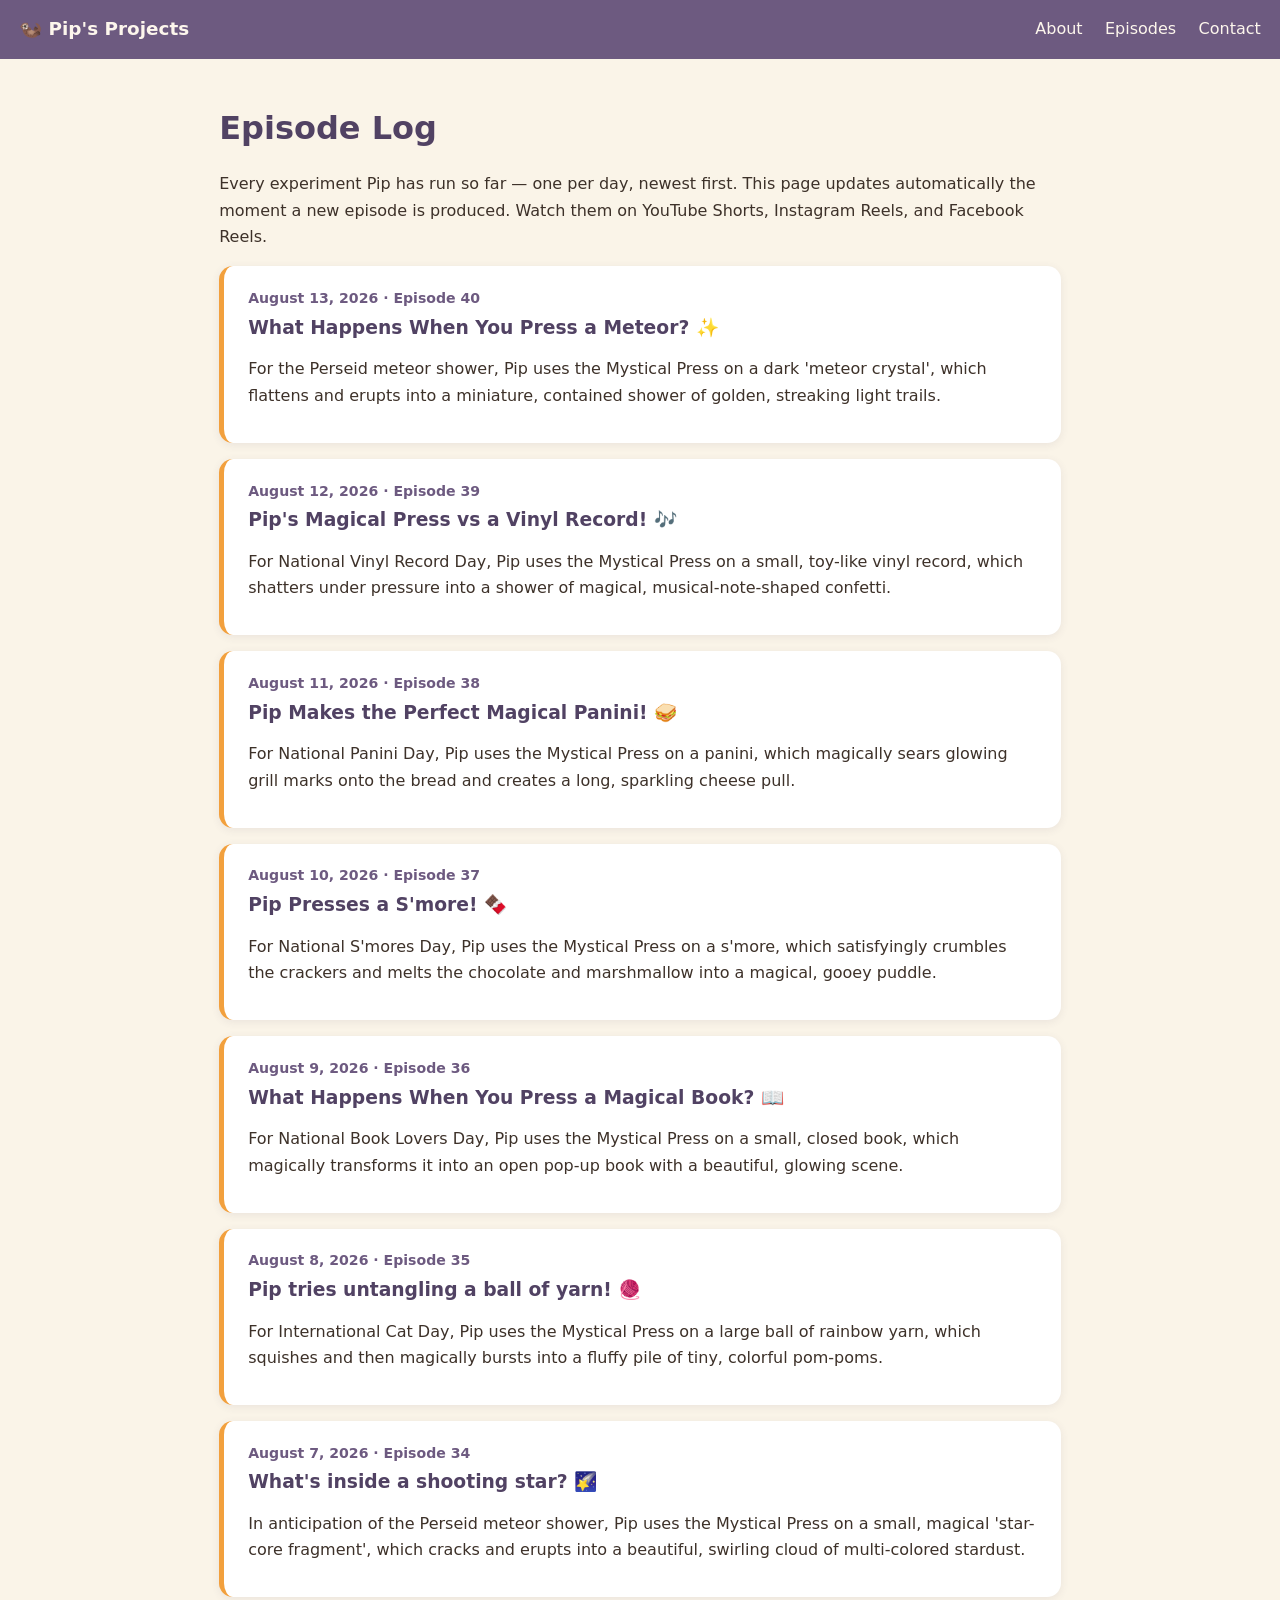
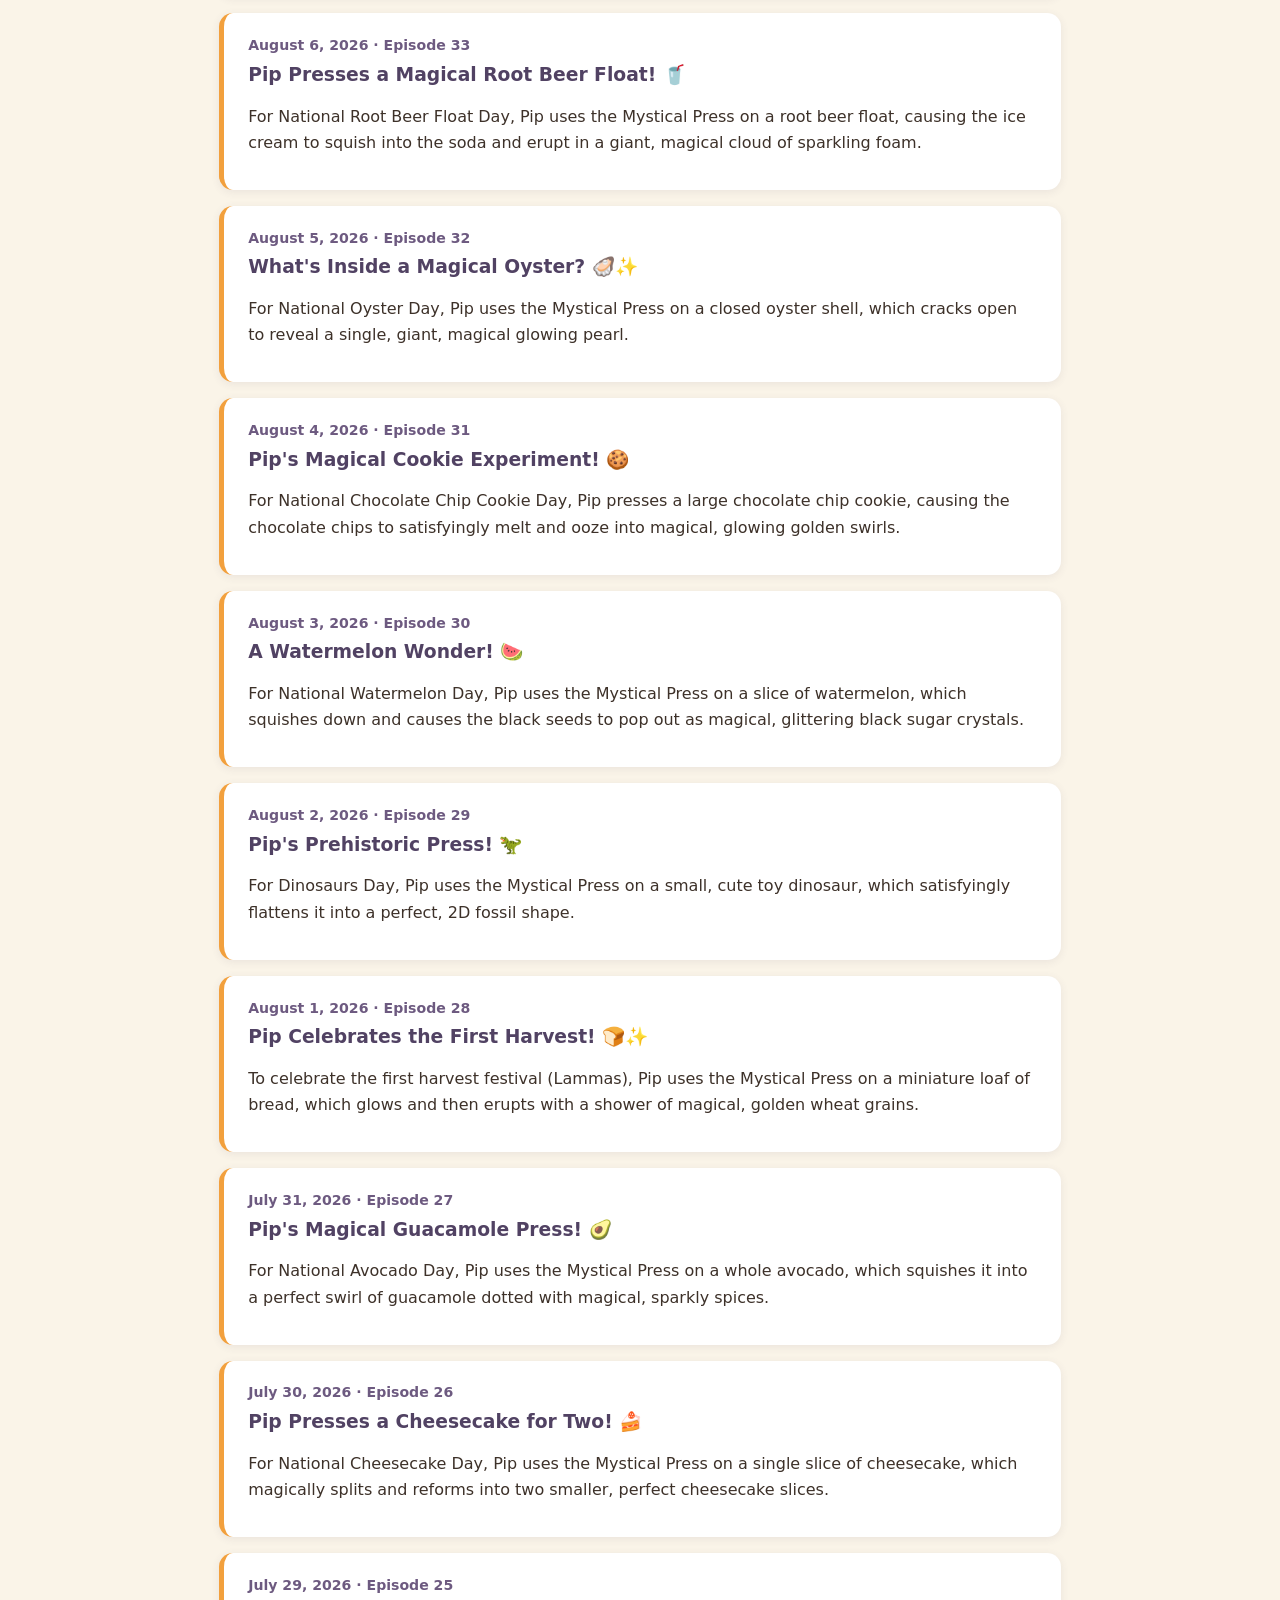
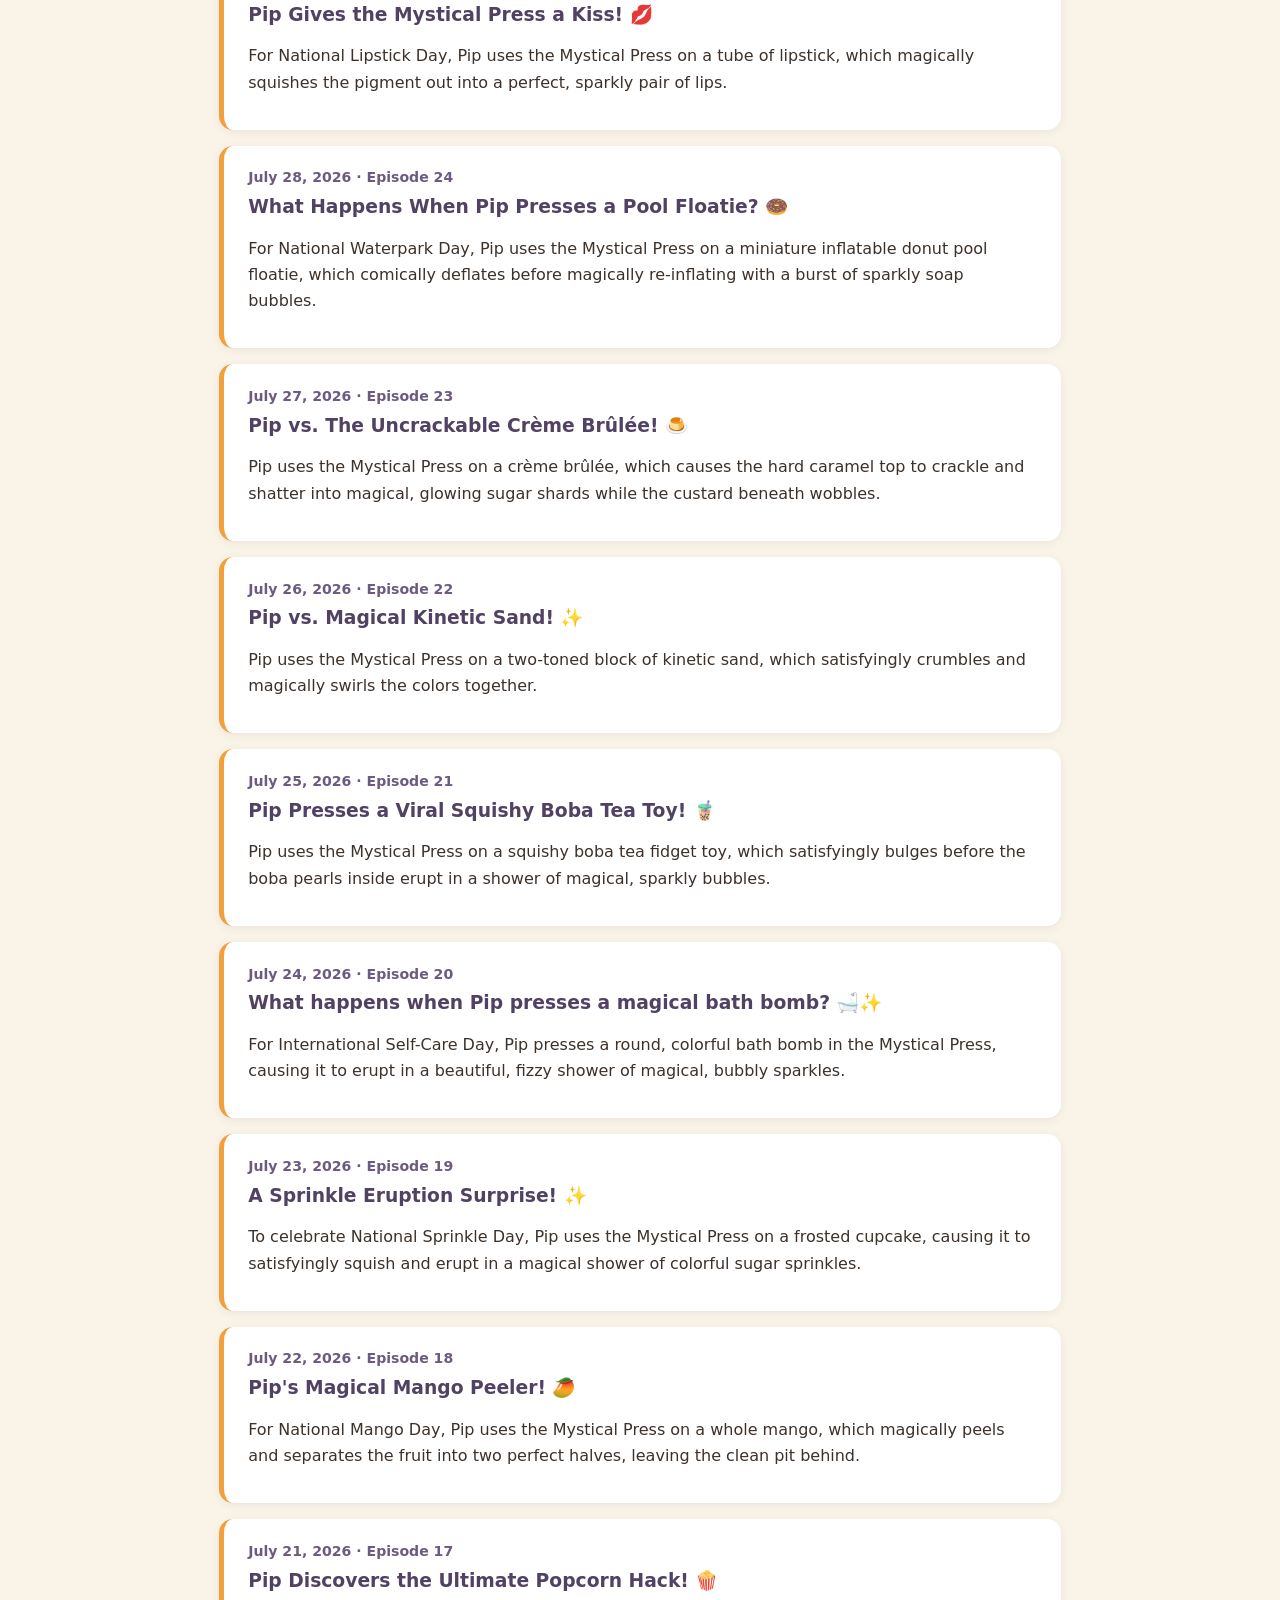
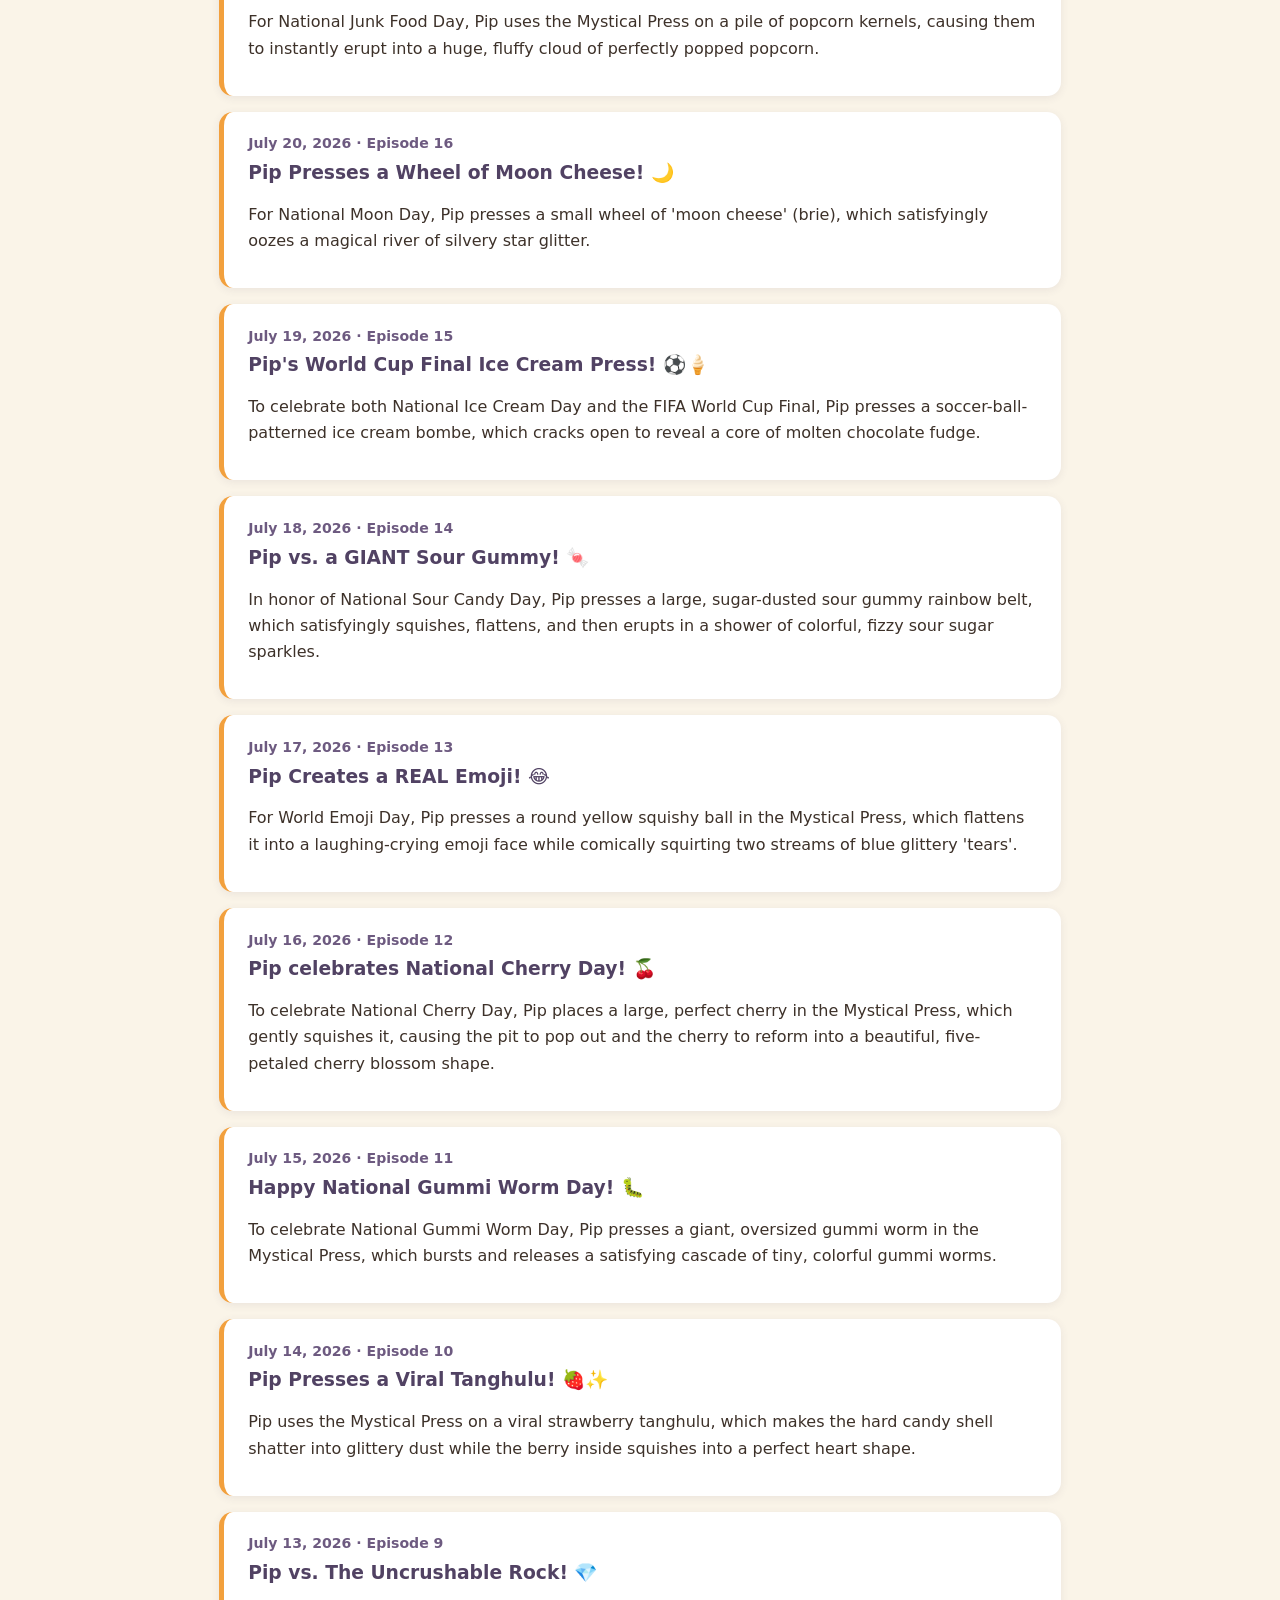
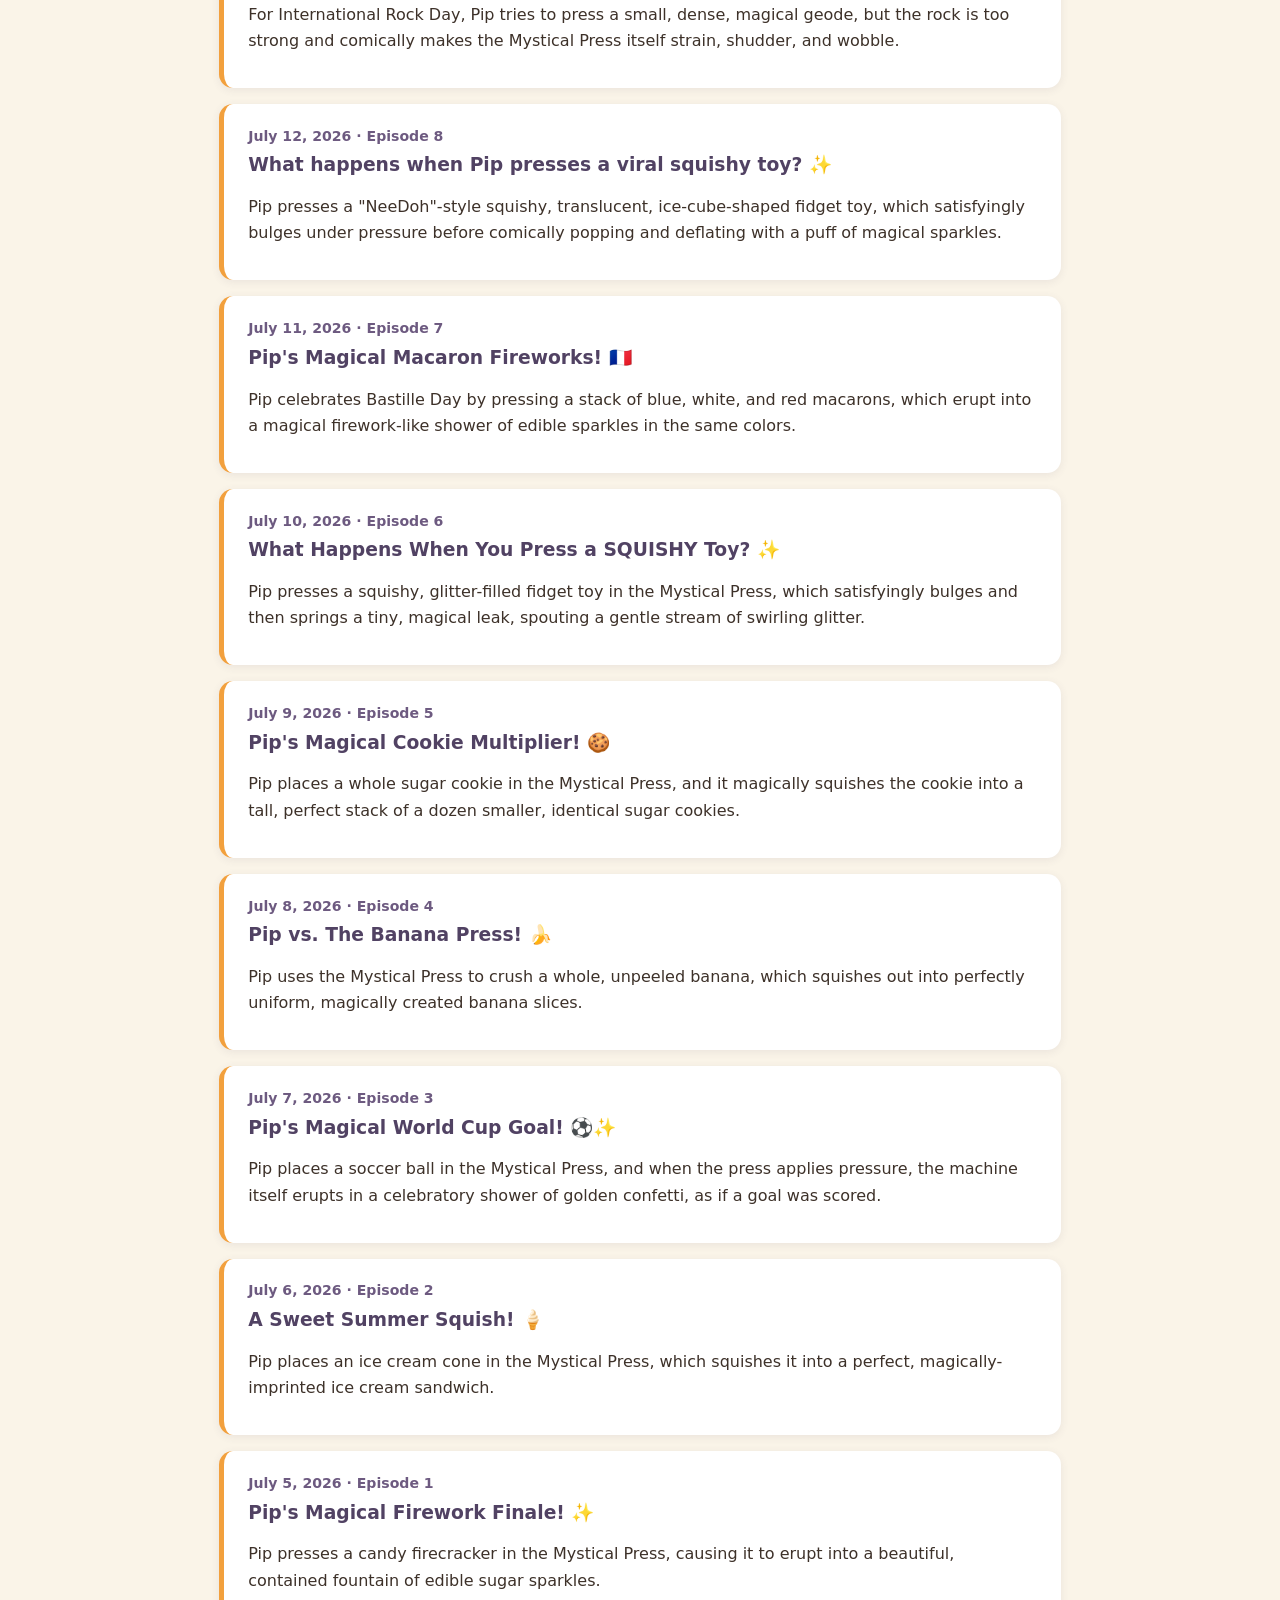
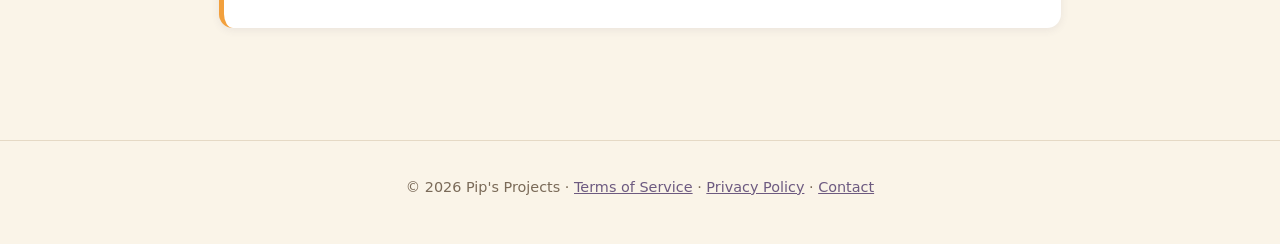
==== docs/episodes.html @ 06c20ed4 "Generate daily Pip video 2026-08-13 [automated]" ====
<!DOCTYPE html>
<html lang="en">
<head>
  <meta charset="utf-8">
  <title>Episodes — Pip's Projects</title>
  <meta name="viewport" content="width=device-width, initial-scale=1">
  <meta name="description" content="The complete episode log of Pip's Projects — every daily experiment Pip has run in his magical workshop.">
  <link rel="stylesheet" href="style.css">
</head>
<body>
  <nav>
    <a class="brand" href="index.html">🦦 Pip's Projects</a>
    <a href="about.html">About</a>
    <a href="episodes.html">Episodes</a>
    <a href="contact.html">Contact</a>
  </nav>
  <main>
    <h1>Episode Log</h1>
    <p>Every experiment Pip has run so far — one per day, newest first. This page updates automatically the moment a new episode is produced. Watch them on YouTube Shorts, Instagram Reels, and Facebook Reels.</p>
    <div class="card episode">
      <div class="date">August 13, 2026 · Episode 40</div>
      <h3>What Happens When You Press a Meteor? ✨</h3>
      <p>For the Perseid meteor shower, Pip uses the Mystical Press on a dark &#x27;meteor crystal&#x27;, which flattens and erupts into a miniature, contained shower of golden, streaking light trails.</p>
    </div>
    <div class="card episode">
      <div class="date">August 12, 2026 · Episode 39</div>
      <h3>Pip&#x27;s Magical Press vs a Vinyl Record! 🎶</h3>
      <p>For National Vinyl Record Day, Pip uses the Mystical Press on a small, toy-like vinyl record, which shatters under pressure into a shower of magical, musical-note-shaped confetti.</p>
    </div>
    <div class="card episode">
      <div class="date">August 11, 2026 · Episode 38</div>
      <h3>Pip Makes the Perfect Magical Panini! 🥪</h3>
      <p>For National Panini Day, Pip uses the Mystical Press on a panini, which magically sears glowing grill marks onto the bread and creates a long, sparkling cheese pull.</p>
    </div>
    <div class="card episode">
      <div class="date">August 10, 2026 · Episode 37</div>
      <h3>Pip Presses a S&#x27;more! 🍫</h3>
      <p>For National S&#x27;mores Day, Pip uses the Mystical Press on a s&#x27;more, which satisfyingly crumbles the crackers and melts the chocolate and marshmallow into a magical, gooey puddle.</p>
    </div>
    <div class="card episode">
      <div class="date">August 9, 2026 · Episode 36</div>
      <h3>What Happens When You Press a Magical Book? 📖</h3>
      <p>For National Book Lovers Day, Pip uses the Mystical Press on a small, closed book, which magically transforms it into an open pop-up book with a beautiful, glowing scene.</p>
    </div>
    <div class="card episode">
      <div class="date">August 8, 2026 · Episode 35</div>
      <h3>Pip tries untangling a ball of yarn! 🧶</h3>
      <p>For International Cat Day, Pip uses the Mystical Press on a large ball of rainbow yarn, which squishes and then magically bursts into a fluffy pile of tiny, colorful pom-poms.</p>
    </div>
    <div class="card episode">
      <div class="date">August 7, 2026 · Episode 34</div>
      <h3>What&#x27;s inside a shooting star? 🌠</h3>
      <p>In anticipation of the Perseid meteor shower, Pip uses the Mystical Press on a small, magical &#x27;star-core fragment&#x27;, which cracks and erupts into a beautiful, swirling cloud of multi-colored stardust.</p>
    </div>
    <div class="card episode">
      <div class="date">August 6, 2026 · Episode 33</div>
      <h3>Pip Presses a Magical Root Beer Float! 🥤</h3>
      <p>For National Root Beer Float Day, Pip uses the Mystical Press on a root beer float, causing the ice cream to squish into the soda and erupt in a giant, magical cloud of sparkling foam.</p>
    </div>
    <div class="card episode">
      <div class="date">August 5, 2026 · Episode 32</div>
      <h3>What&#x27;s Inside a Magical Oyster? 🦪✨</h3>
      <p>For National Oyster Day, Pip uses the Mystical Press on a closed oyster shell, which cracks open to reveal a single, giant, magical glowing pearl.</p>
    </div>
    <div class="card episode">
      <div class="date">August 4, 2026 · Episode 31</div>
      <h3>Pip&#x27;s Magical Cookie Experiment! 🍪</h3>
      <p>For National Chocolate Chip Cookie Day, Pip presses a large chocolate chip cookie, causing the chocolate chips to satisfyingly melt and ooze into magical, glowing golden swirls.</p>
    </div>
    <div class="card episode">
      <div class="date">August 3, 2026 · Episode 30</div>
      <h3>A Watermelon Wonder! 🍉</h3>
      <p>For National Watermelon Day, Pip uses the Mystical Press on a slice of watermelon, which squishes down and causes the black seeds to pop out as magical, glittering black sugar crystals.</p>
    </div>
    <div class="card episode">
      <div class="date">August 2, 2026 · Episode 29</div>
      <h3>Pip&#x27;s Prehistoric Press! 🦖</h3>
      <p>For Dinosaurs Day, Pip uses the Mystical Press on a small, cute toy dinosaur, which satisfyingly flattens it into a perfect, 2D fossil shape.</p>
    </div>
    <div class="card episode">
      <div class="date">August 1, 2026 · Episode 28</div>
      <h3>Pip Celebrates the First Harvest! 🍞✨</h3>
      <p>To celebrate the first harvest festival (Lammas), Pip uses the Mystical Press on a miniature loaf of bread, which glows and then erupts with a shower of magical, golden wheat grains.</p>
    </div>
    <div class="card episode">
      <div class="date">July 31, 2026 · Episode 27</div>
      <h3>Pip&#x27;s Magical Guacamole Press! 🥑</h3>
      <p>For National Avocado Day, Pip uses the Mystical Press on a whole avocado, which squishes it into a perfect swirl of guacamole dotted with magical, sparkly spices.</p>
    </div>
    <div class="card episode">
      <div class="date">July 30, 2026 · Episode 26</div>
      <h3>Pip Presses a Cheesecake for Two! 🍰</h3>
      <p>For National Cheesecake Day, Pip uses the Mystical Press on a single slice of cheesecake, which magically splits and reforms into two smaller, perfect cheesecake slices.</p>
    </div>
    <div class="card episode">
      <div class="date">July 29, 2026 · Episode 25</div>
      <h3>Pip Gives the Mystical Press a Kiss! 💋</h3>
      <p>For National Lipstick Day, Pip uses the Mystical Press on a tube of lipstick, which magically squishes the pigment out into a perfect, sparkly pair of lips.</p>
    </div>
    <div class="card episode">
      <div class="date">July 28, 2026 · Episode 24</div>
      <h3>What Happens When Pip Presses a Pool Floatie? 🍩</h3>
      <p>For National Waterpark Day, Pip uses the Mystical Press on a miniature inflatable donut pool floatie, which comically deflates before magically re-inflating with a burst of sparkly soap bubbles.</p>
    </div>
    <div class="card episode">
      <div class="date">July 27, 2026 · Episode 23</div>
      <h3>Pip vs. The Uncrackable Crème Brûlée! 🍮</h3>
      <p>Pip uses the Mystical Press on a crème brûlée, which causes the hard caramel top to crackle and shatter into magical, glowing sugar shards while the custard beneath wobbles.</p>
    </div>
    <div class="card episode">
      <div class="date">July 26, 2026 · Episode 22</div>
      <h3>Pip vs. Magical Kinetic Sand! ✨</h3>
      <p>Pip uses the Mystical Press on a two-toned block of kinetic sand, which satisfyingly crumbles and magically swirls the colors together.</p>
    </div>
    <div class="card episode">
      <div class="date">July 25, 2026 · Episode 21</div>
      <h3>Pip Presses a Viral Squishy Boba Tea Toy! 🧋</h3>
      <p>Pip uses the Mystical Press on a squishy boba tea fidget toy, which satisfyingly bulges before the boba pearls inside erupt in a shower of magical, sparkly bubbles.</p>
    </div>
    <div class="card episode">
      <div class="date">July 24, 2026 · Episode 20</div>
      <h3>What happens when Pip presses a magical bath bomb? 🛁✨</h3>
      <p>For International Self-Care Day, Pip presses a round, colorful bath bomb in the Mystical Press, causing it to erupt in a beautiful, fizzy shower of magical, bubbly sparkles.</p>
    </div>
    <div class="card episode">
      <div class="date">July 23, 2026 · Episode 19</div>
      <h3>A Sprinkle Eruption Surprise! ✨</h3>
      <p>To celebrate National Sprinkle Day, Pip uses the Mystical Press on a frosted cupcake, causing it to satisfyingly squish and erupt in a magical shower of colorful sugar sprinkles.</p>
    </div>
    <div class="card episode">
      <div class="date">July 22, 2026 · Episode 18</div>
      <h3>Pip&#x27;s Magical Mango Peeler! 🥭</h3>
      <p>For National Mango Day, Pip uses the Mystical Press on a whole mango, which magically peels and separates the fruit into two perfect halves, leaving the clean pit behind.</p>
    </div>
    <div class="card episode">
      <div class="date">July 21, 2026 · Episode 17</div>
      <h3>Pip Discovers the Ultimate Popcorn Hack! 🍿</h3>
      <p>For National Junk Food Day, Pip uses the Mystical Press on a pile of popcorn kernels, causing them to instantly erupt into a huge, fluffy cloud of perfectly popped popcorn.</p>
    </div>
    <div class="card episode">
      <div class="date">July 20, 2026 · Episode 16</div>
      <h3>Pip Presses a Wheel of Moon Cheese! 🌙</h3>
      <p>For National Moon Day, Pip presses a small wheel of &#x27;moon cheese&#x27; (brie), which satisfyingly oozes a magical river of silvery star glitter.</p>
    </div>
    <div class="card episode">
      <div class="date">July 19, 2026 · Episode 15</div>
      <h3>Pip&#x27;s World Cup Final Ice Cream Press! ⚽🍦</h3>
      <p>To celebrate both National Ice Cream Day and the FIFA World Cup Final, Pip presses a soccer-ball-patterned ice cream bombe, which cracks open to reveal a core of molten chocolate fudge.</p>
    </div>
    <div class="card episode">
      <div class="date">July 18, 2026 · Episode 14</div>
      <h3>Pip vs. a GIANT Sour Gummy! 🍬</h3>
      <p>In honor of National Sour Candy Day, Pip presses a large, sugar-dusted sour gummy rainbow belt, which satisfyingly squishes, flattens, and then erupts in a shower of colorful, fizzy sour sugar sparkles.</p>
    </div>
    <div class="card episode">
      <div class="date">July 17, 2026 · Episode 13</div>
      <h3>Pip Creates a REAL Emoji! 😂</h3>
      <p>For World Emoji Day, Pip presses a round yellow squishy ball in the Mystical Press, which flattens it into a laughing-crying emoji face while comically squirting two streams of blue glittery &#x27;tears&#x27;.</p>
    </div>
    <div class="card episode">
      <div class="date">July 16, 2026 · Episode 12</div>
      <h3>Pip celebrates National Cherry Day! 🍒</h3>
      <p>To celebrate National Cherry Day, Pip places a large, perfect cherry in the Mystical Press, which gently squishes it, causing the pit to pop out and the cherry to reform into a beautiful, five-petaled cherry blossom shape.</p>
    </div>
    <div class="card episode">
      <div class="date">July 15, 2026 · Episode 11</div>
      <h3>Happy National Gummi Worm Day! 🐛</h3>
      <p>To celebrate National Gummi Worm Day, Pip presses a giant, oversized gummi worm in the Mystical Press, which bursts and releases a satisfying cascade of tiny, colorful gummi worms.</p>
    </div>
    <div class="card episode">
      <div class="date">July 14, 2026 · Episode 10</div>
      <h3>Pip Presses a Viral Tanghulu! 🍓✨</h3>
      <p>Pip uses the Mystical Press on a viral strawberry tanghulu, which makes the hard candy shell shatter into glittery dust while the berry inside squishes into a perfect heart shape.</p>
    </div>
    <div class="card episode">
      <div class="date">July 13, 2026 · Episode 9</div>
      <h3>Pip vs. The Uncrushable Rock! 💎</h3>
      <p>For International Rock Day, Pip tries to press a small, dense, magical geode, but the rock is too strong and comically makes the Mystical Press itself strain, shudder, and wobble.</p>
    </div>
    <div class="card episode">
      <div class="date">July 12, 2026 · Episode 8</div>
      <h3>What happens when Pip presses a viral squishy toy? ✨</h3>
      <p>Pip presses a &quot;NeeDoh&quot;-style squishy, translucent, ice-cube-shaped fidget toy, which satisfyingly bulges under pressure before comically popping and deflating with a puff of magical sparkles.</p>
    </div>
    <div class="card episode">
      <div class="date">July 11, 2026 · Episode 7</div>
      <h3>Pip&#x27;s Magical Macaron Fireworks! 🇫🇷</h3>
      <p>Pip celebrates Bastille Day by pressing a stack of blue, white, and red macarons, which erupt into a magical firework-like shower of edible sparkles in the same colors.</p>
    </div>
    <div class="card episode">
      <div class="date">July 10, 2026 · Episode 6</div>
      <h3>What Happens When You Press a SQUISHY Toy? ✨</h3>
      <p>Pip presses a squishy, glitter-filled fidget toy in the Mystical Press, which satisfyingly bulges and then springs a tiny, magical leak, spouting a gentle stream of swirling glitter.</p>
    </div>
    <div class="card episode">
      <div class="date">July 9, 2026 · Episode 5</div>
      <h3>Pip&#x27;s Magical Cookie Multiplier! 🍪</h3>
      <p>Pip places a whole sugar cookie in the Mystical Press, and it magically squishes the cookie into a tall, perfect stack of a dozen smaller, identical sugar cookies.</p>
    </div>
    <div class="card episode">
      <div class="date">July 8, 2026 · Episode 4</div>
      <h3>Pip vs. The Banana Press! 🍌</h3>
      <p>Pip uses the Mystical Press to crush a whole, unpeeled banana, which squishes out into perfectly uniform, magically created banana slices.</p>
    </div>
    <div class="card episode">
      <div class="date">July 7, 2026 · Episode 3</div>
      <h3>Pip&#x27;s Magical World Cup Goal! ⚽️✨</h3>
      <p>Pip places a soccer ball in the Mystical Press, and when the press applies pressure, the machine itself erupts in a celebratory shower of golden confetti, as if a goal was scored.</p>
    </div>
    <div class="card episode">
      <div class="date">July 6, 2026 · Episode 2</div>
      <h3>A Sweet Summer Squish! 🍦</h3>
      <p>Pip places an ice cream cone in the Mystical Press, which squishes it into a perfect, magically-imprinted ice cream sandwich.</p>
    </div>
    <div class="card episode">
      <div class="date">July 5, 2026 · Episode 1</div>
      <h3>Pip&#x27;s Magical Firework Finale! ✨</h3>
      <p>Pip presses a candy firecracker in the Mystical Press, causing it to erupt into a beautiful, contained fountain of edible sugar sparkles.</p>
    </div>
  </main>
  <footer>
    <p>© 2026 Pip's Projects · <a href="terms.html">Terms of Service</a> · <a href="privacy.html">Privacy Policy</a> · <a href="contact.html">Contact</a></p>
  </footer>
</body>
</html>
---- docs/style.css ----
:root {
  --cream: #faf4e8;
  --plum: #6d5a80;
  --plum-dark: #514263;
  --amber: #f2a03d;
  --ink: #3d3129;
  --card: #ffffff;
}
* { margin: 0; padding: 0; box-sizing: border-box; }
body {
  font-family: -apple-system, "Segoe UI", system-ui, sans-serif;
  background: var(--cream);
  color: var(--ink);
  line-height: 1.65;
}
nav {
  background: var(--plum);
  padding: 0.9rem 1.2rem;
  display: flex;
  align-items: center;
  gap: 1.4rem;
  flex-wrap: wrap;
}
nav a { color: #fdf6ec; text-decoration: none; font-weight: 500; }
nav a:hover { color: var(--amber); }
nav .brand { font-weight: 700; font-size: 1.15rem; margin-right: auto; }
main { max-width: 880px; margin: 0 auto; padding: 2.2rem 1.2rem 3rem; }
h1 { font-size: 2rem; margin: 0.5rem 0 1rem; color: var(--plum-dark); }
h2 { font-size: 1.35rem; margin: 2rem 0 0.7rem; color: var(--plum-dark); }
p { margin: 0.8rem 0; }
.hero {
  display: flex; gap: 2rem; align-items: center; flex-wrap: wrap;
  background: var(--card); border-radius: 18px; padding: 2rem;
  box-shadow: 0 3px 14px rgba(81, 66, 99, 0.12); margin-bottom: 2rem;
}
.hero img { width: 300px; max-width: 100%; border-radius: 14px; }
.hero div { flex: 1; min-width: 240px; }
.tagline { font-size: 1.2rem; color: var(--plum); font-weight: 600; }
.card {
  background: var(--card); border-radius: 14px; padding: 1.3rem 1.5rem;
  box-shadow: 0 2px 8px rgba(81, 66, 99, 0.09); margin: 1rem 0;
}
.episode { border-left: 5px solid var(--amber); }
.episode .date { color: var(--plum); font-size: 0.88rem; font-weight: 600; }
.episode h3 { margin: 0.15rem 0 0.3rem; color: var(--plum-dark); }
.platforms { display: flex; gap: 0.8rem; flex-wrap: wrap; margin: 1rem 0; }
.platforms span {
  background: var(--plum); color: #fdf6ec; padding: 0.45rem 1rem;
  border-radius: 999px; font-size: 0.92rem; font-weight: 600;
}
img.inline { width: 260px; max-width: 100%; border-radius: 14px; float: right; margin: 0 0 1rem 1.5rem; }
footer {
  border-top: 1px solid #e5d9c5; margin-top: 3rem; padding: 1.4rem 1.2rem 2rem;
  text-align: center; font-size: 0.9rem; color: #7a6a58;
}
footer a { color: var(--plum); }
@media (max-width: 620px) { img.inline { float: none; margin: 1rem 0; } }
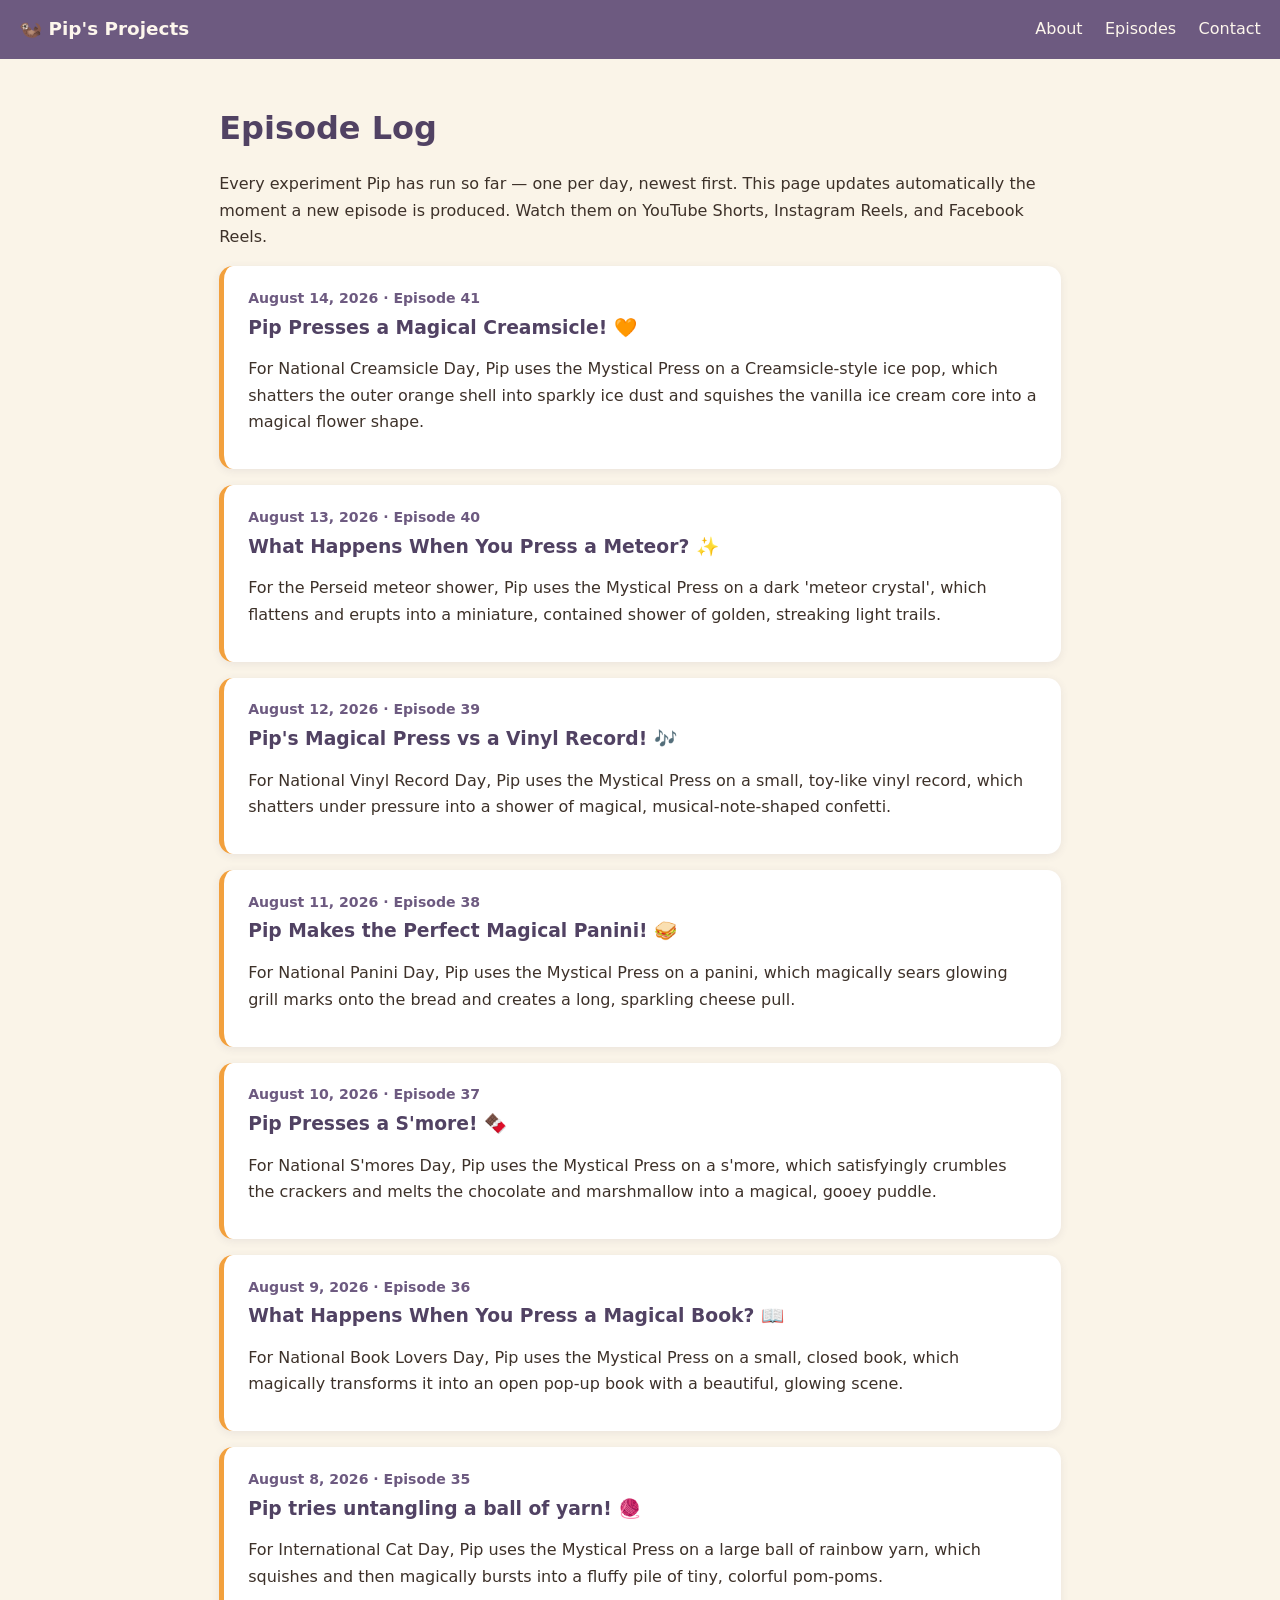
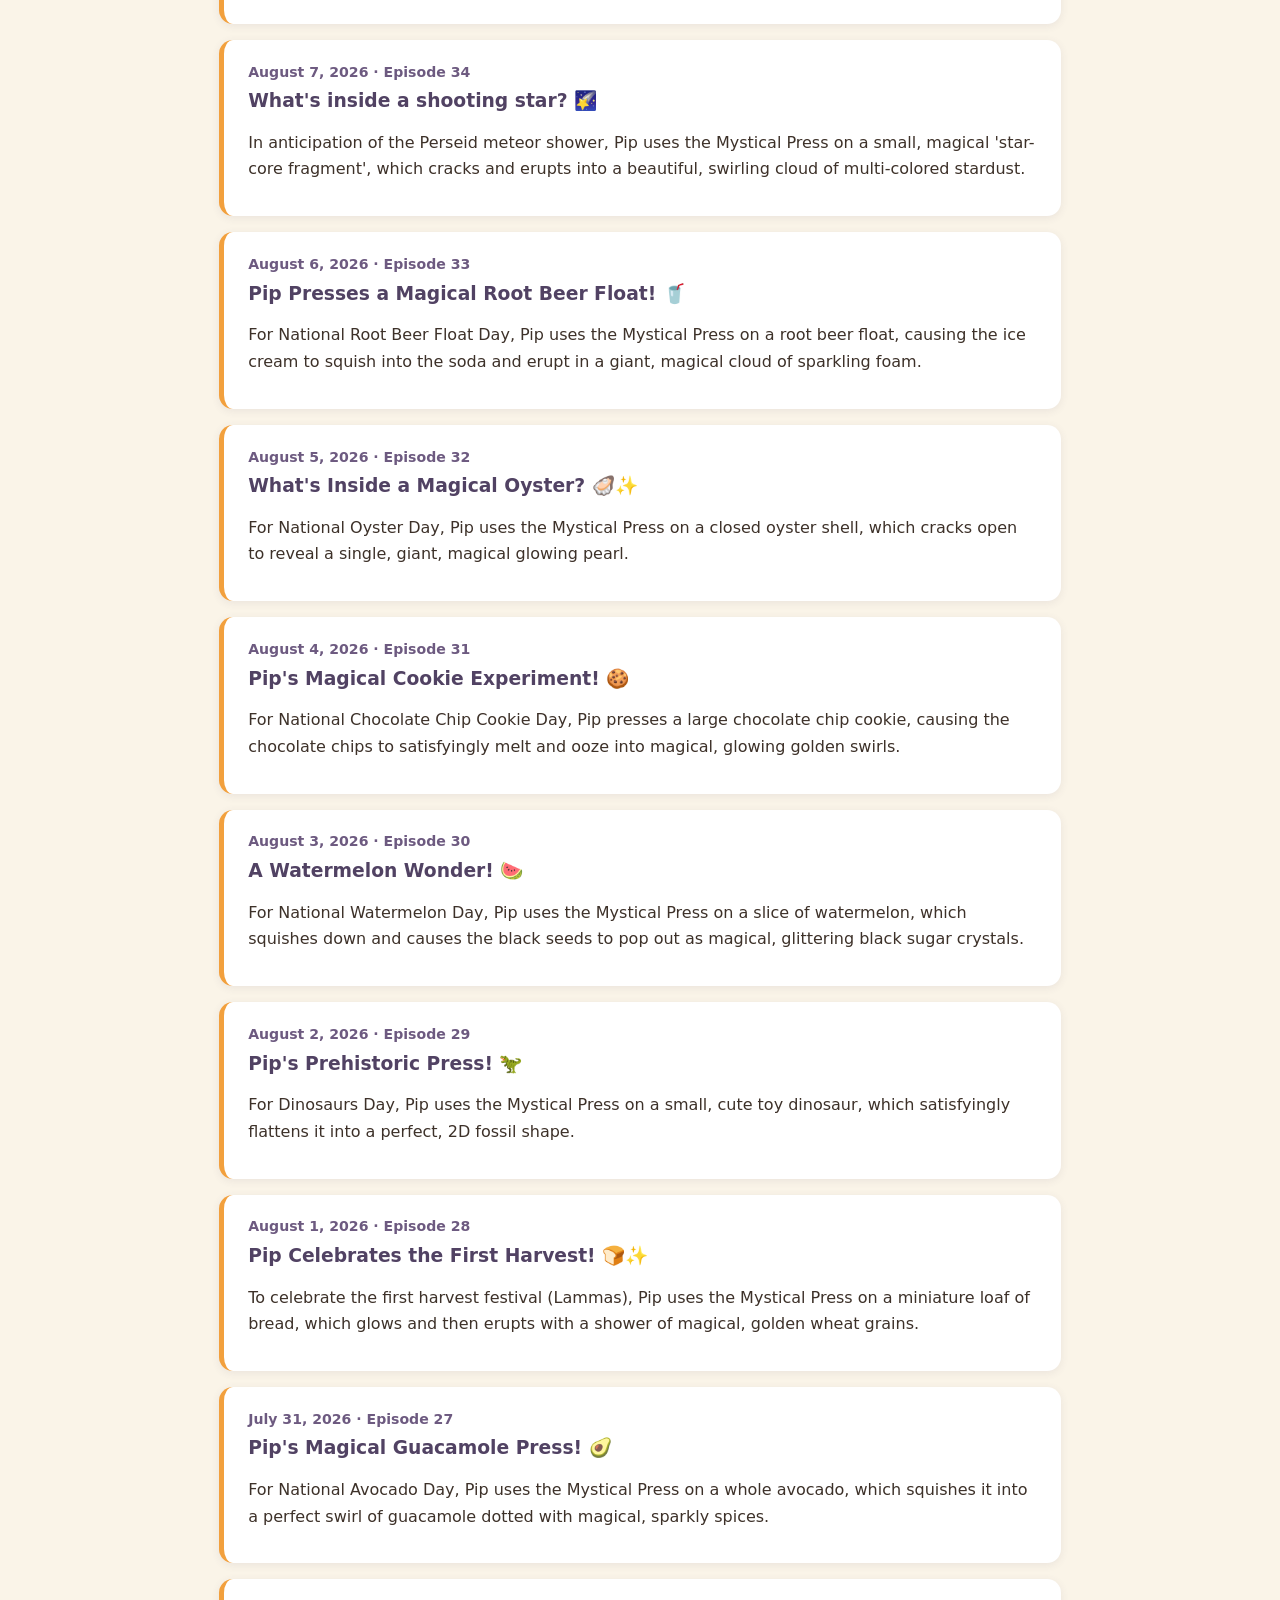
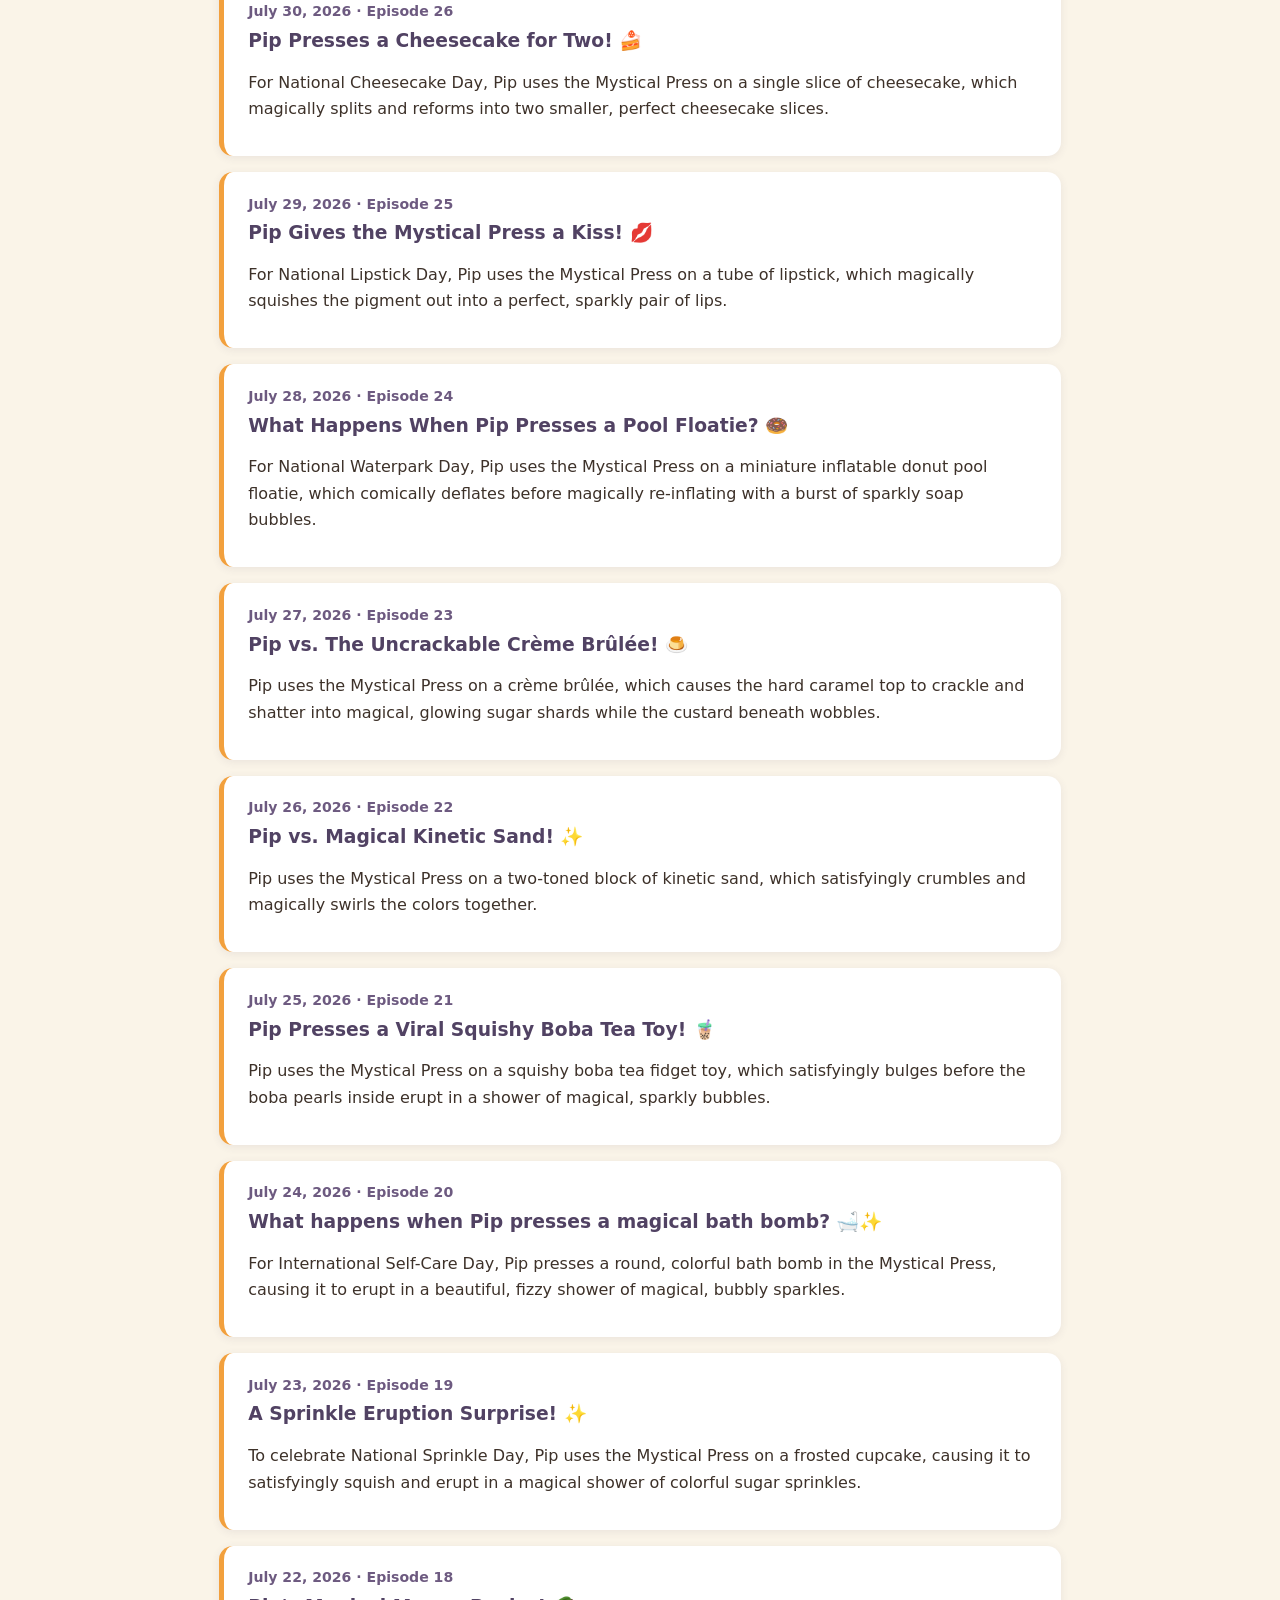
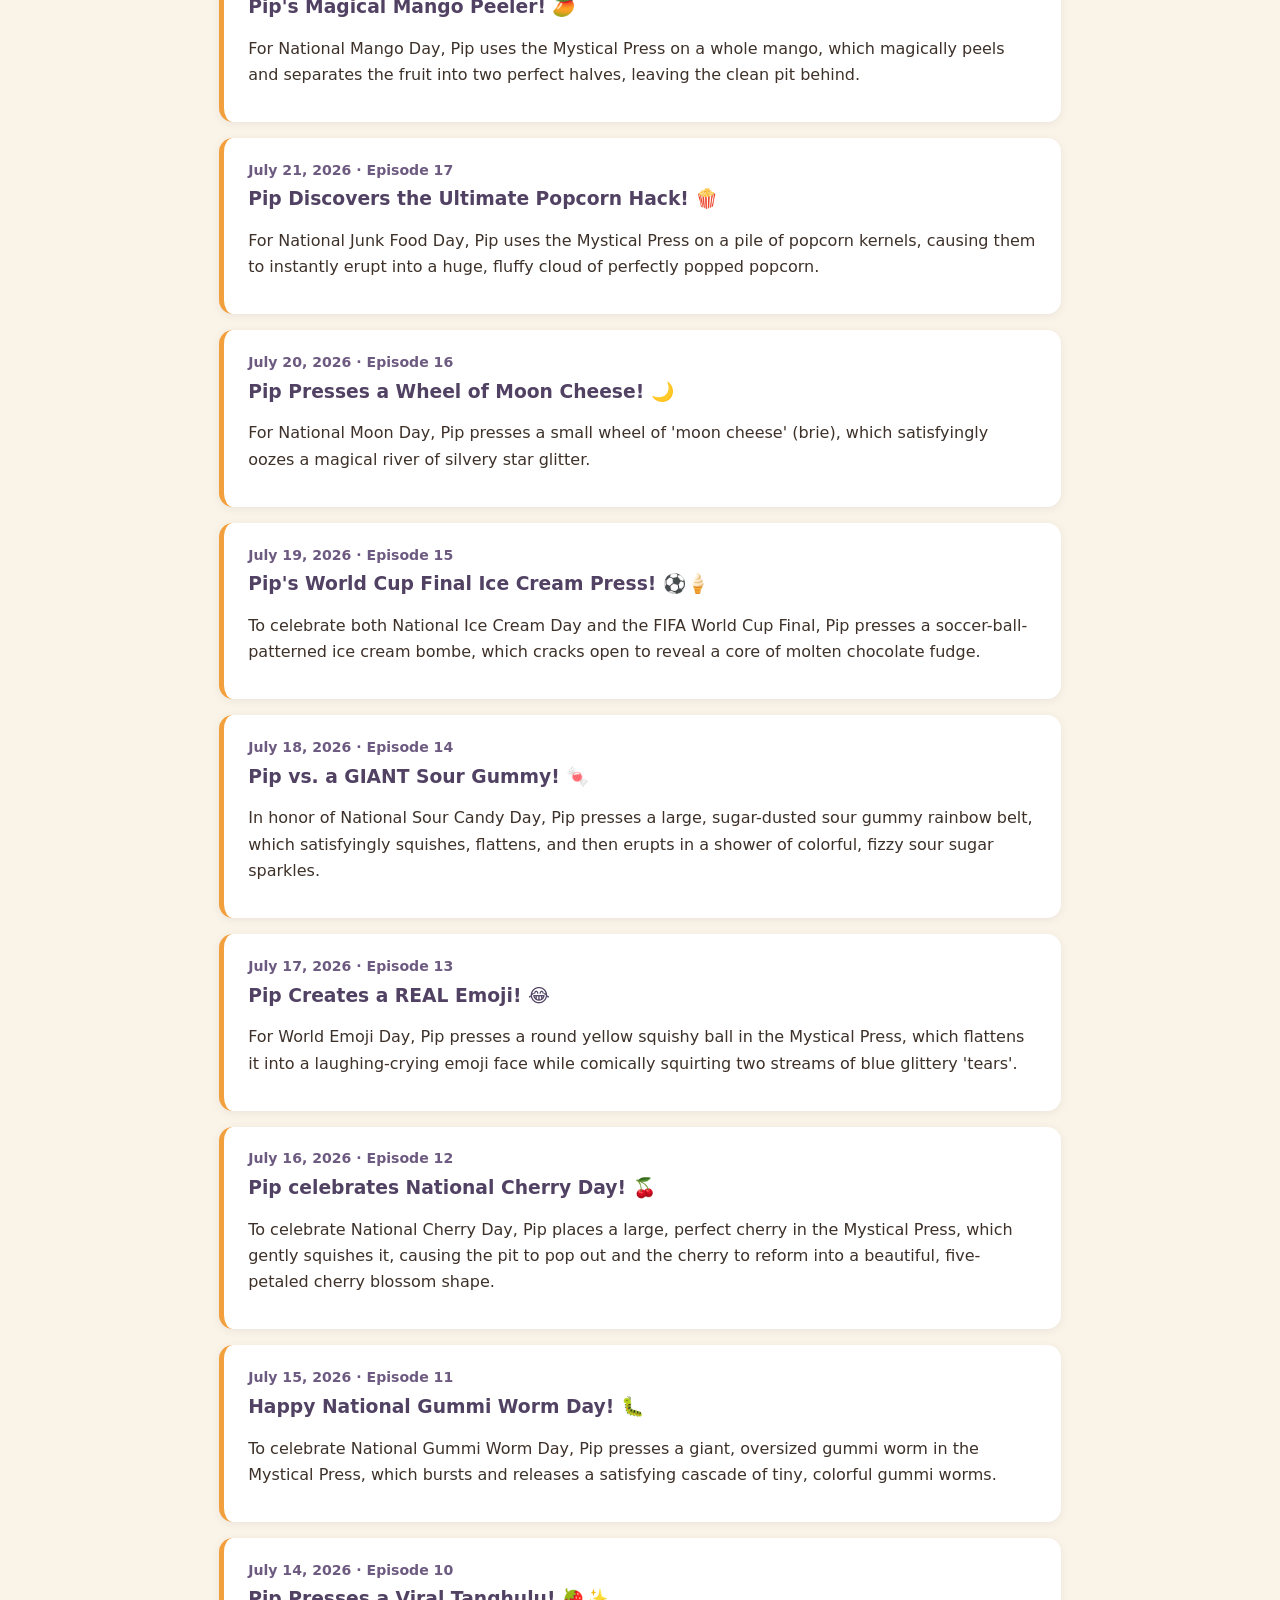
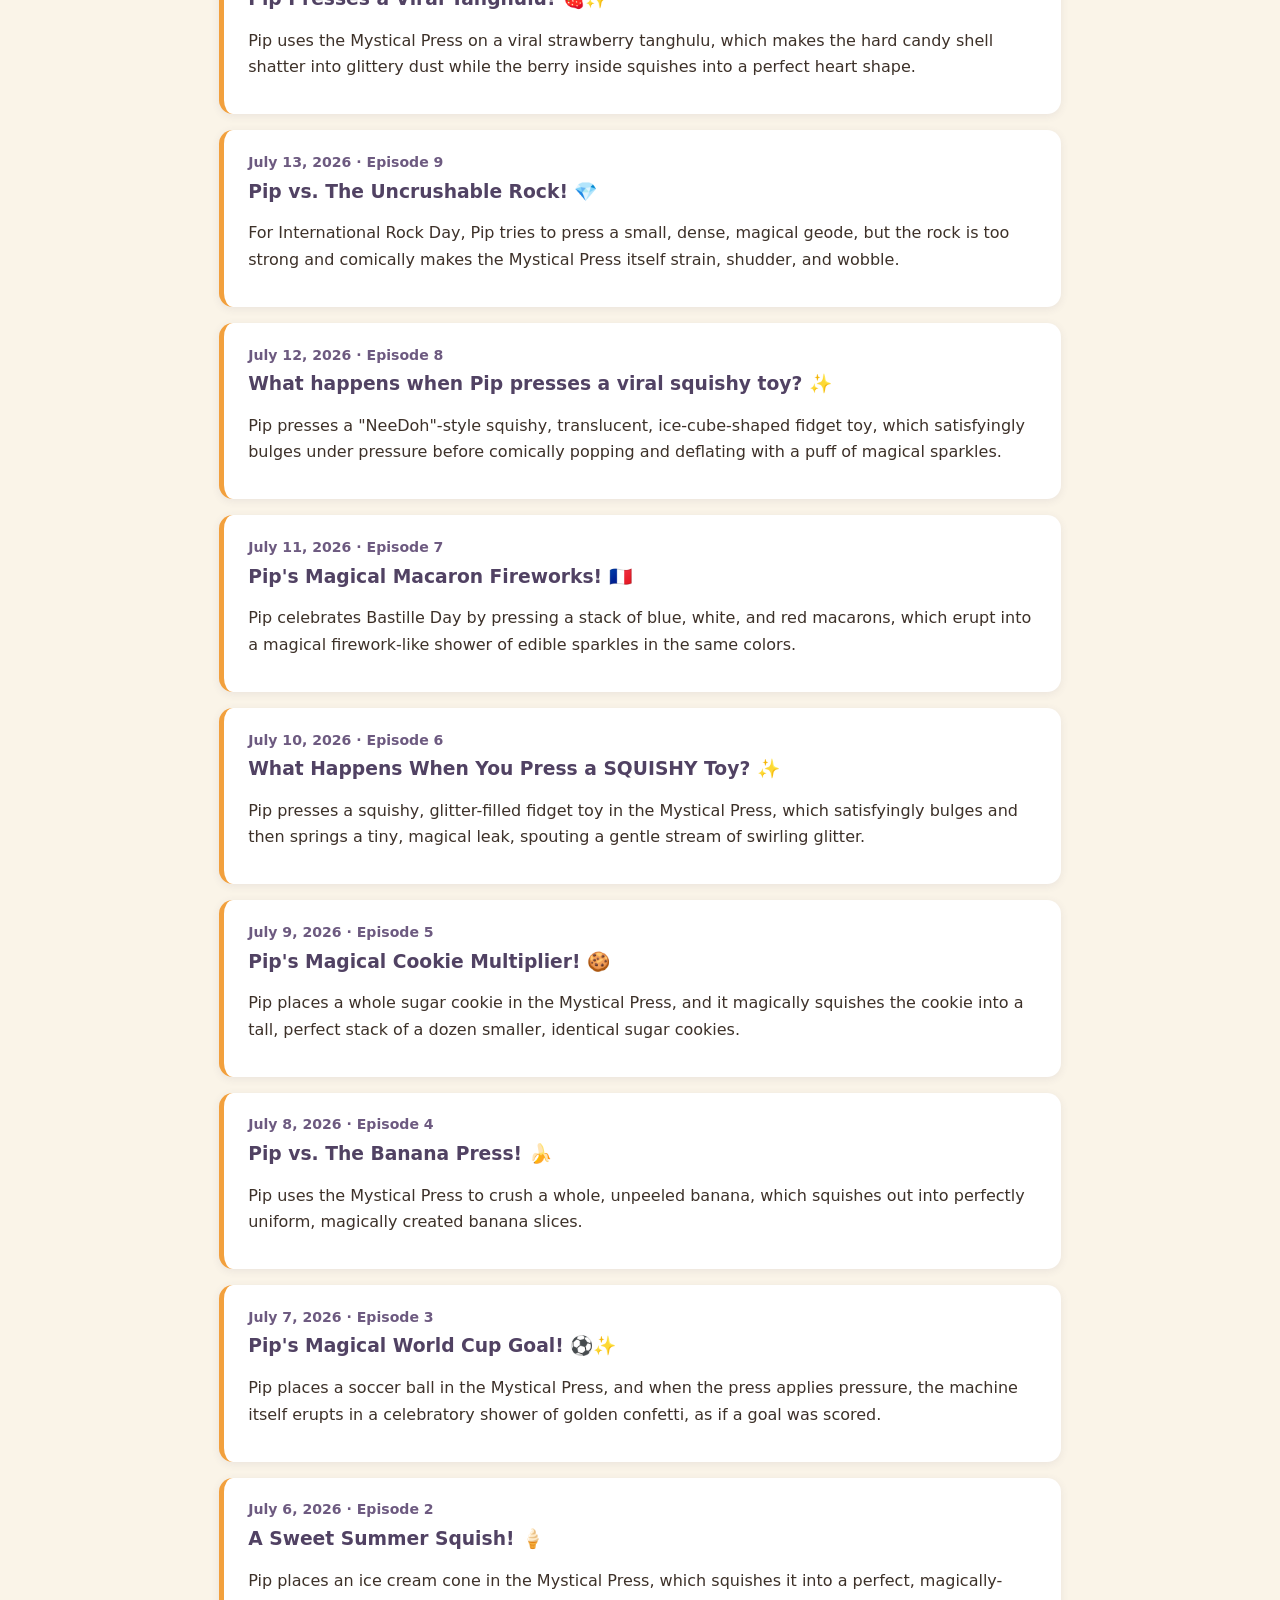
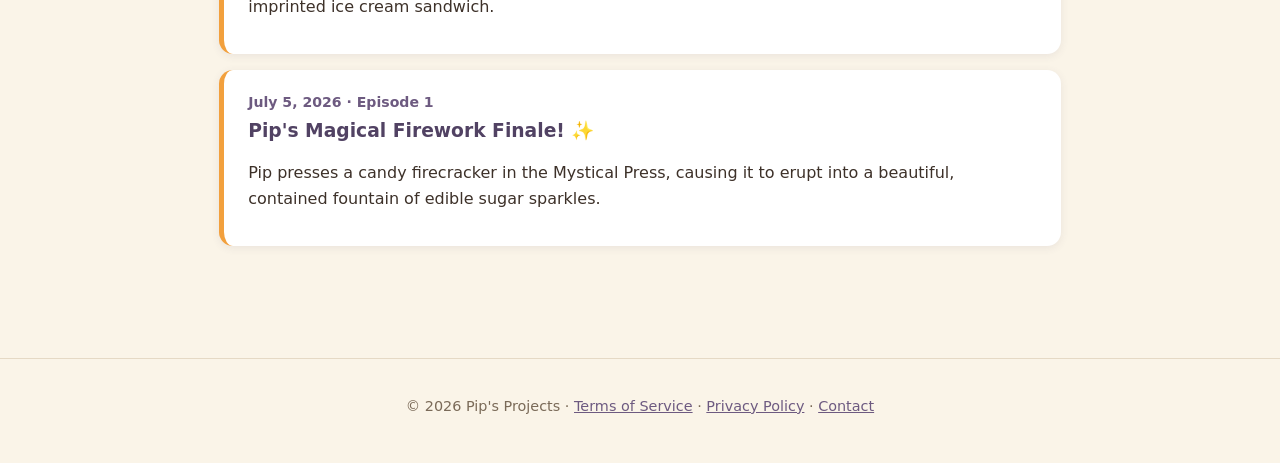
==== commit dd9bebef: "Generate daily Pip video 2026-08-14 [automated]" ====
--- a/docs/episodes.html
+++ b/docs/episodes.html
@@ -18,6 +18,11 @@
     <h1>Episode Log</h1>
     <p>Every experiment Pip has run so far — one per day, newest first. This page updates automatically the moment a new episode is produced. Watch them on YouTube Shorts, Instagram Reels, and Facebook Reels.</p>
     <div class="card episode">
+      <div class="date">August 14, 2026 · Episode 41</div>
+      <h3>Pip Presses a Magical Creamsicle! 🧡</h3>
+      <p>For National Creamsicle Day, Pip uses the Mystical Press on a Creamsicle-style ice pop, which shatters the outer orange shell into sparkly ice dust and squishes the vanilla ice cream core into a magical flower shape.</p>
+    </div>
+    <div class="card episode">
       <div class="date">August 13, 2026 · Episode 40</div>
       <h3>What Happens When You Press a Meteor? ✨</h3>
       <p>For the Perseid meteor shower, Pip uses the Mystical Press on a dark &#x27;meteor crystal&#x27;, which flattens and erupts into a miniature, contained shower of golden, streaking light trails.</p>
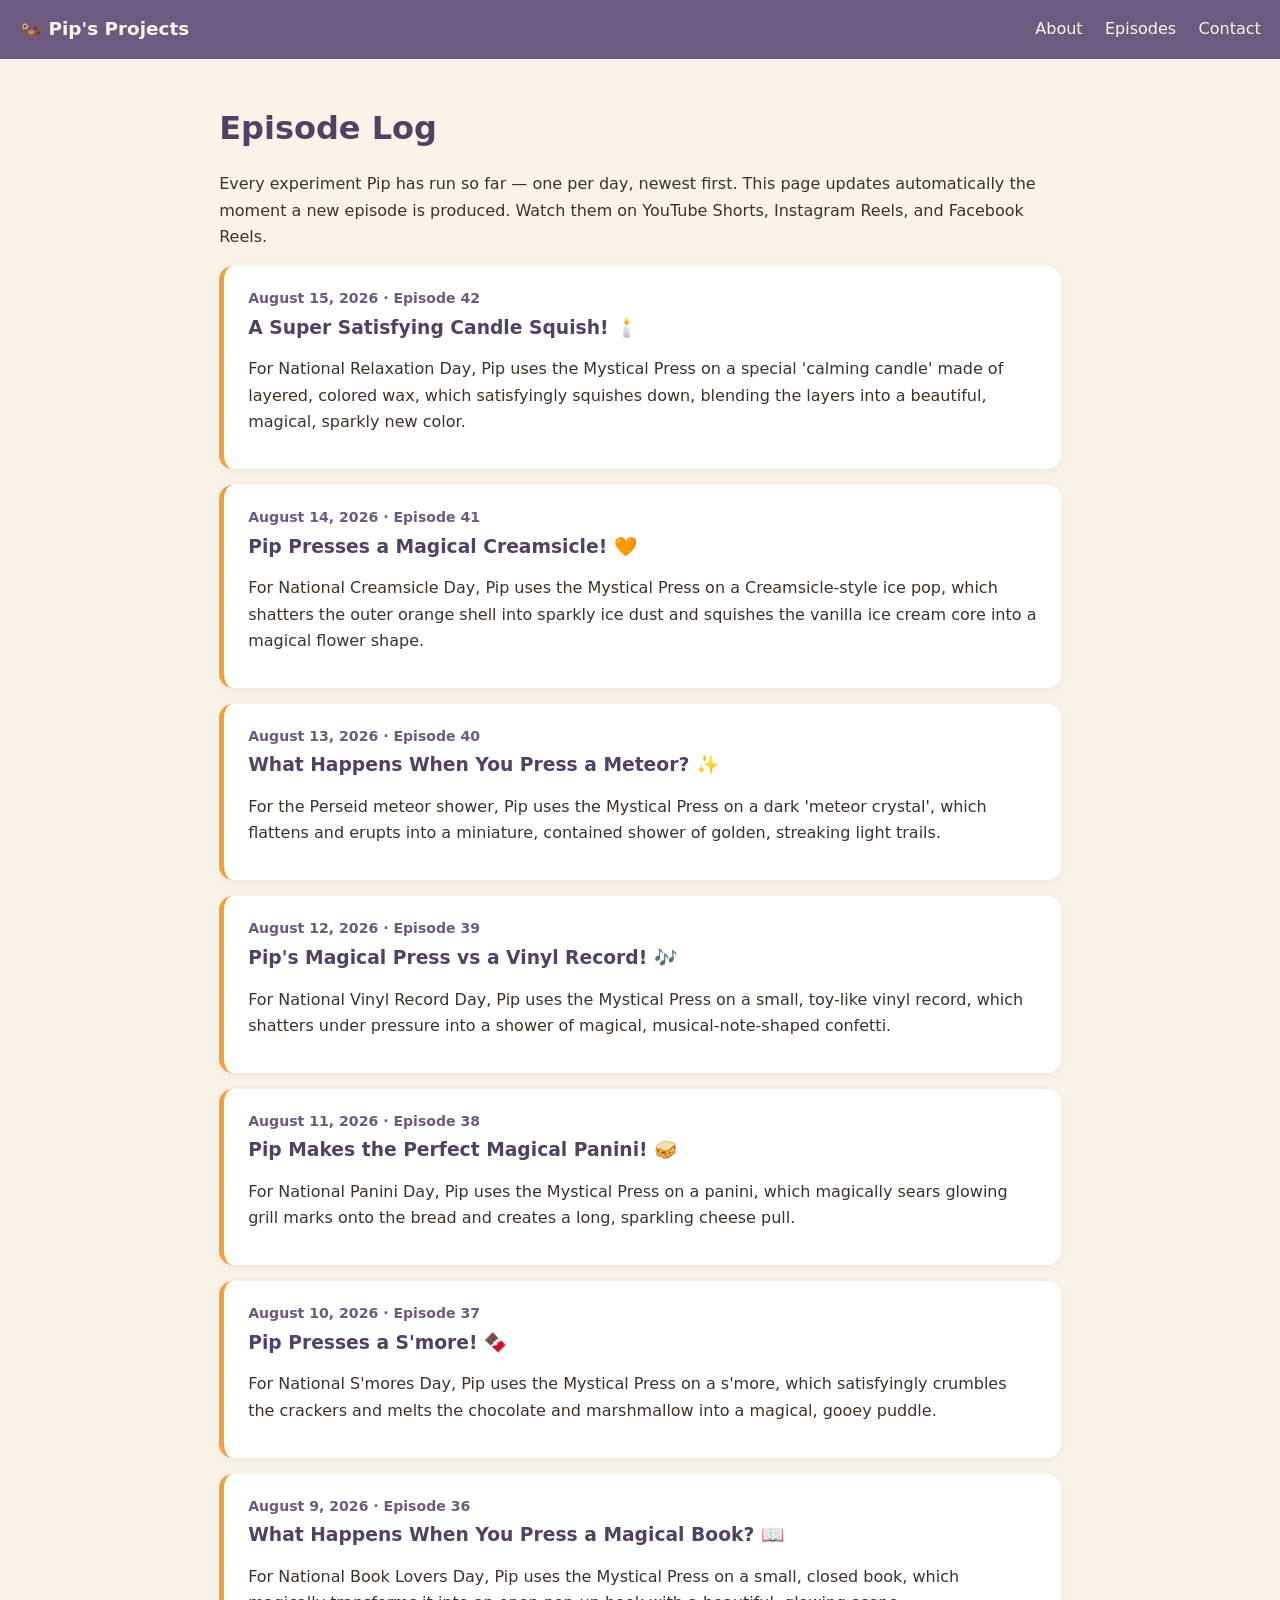
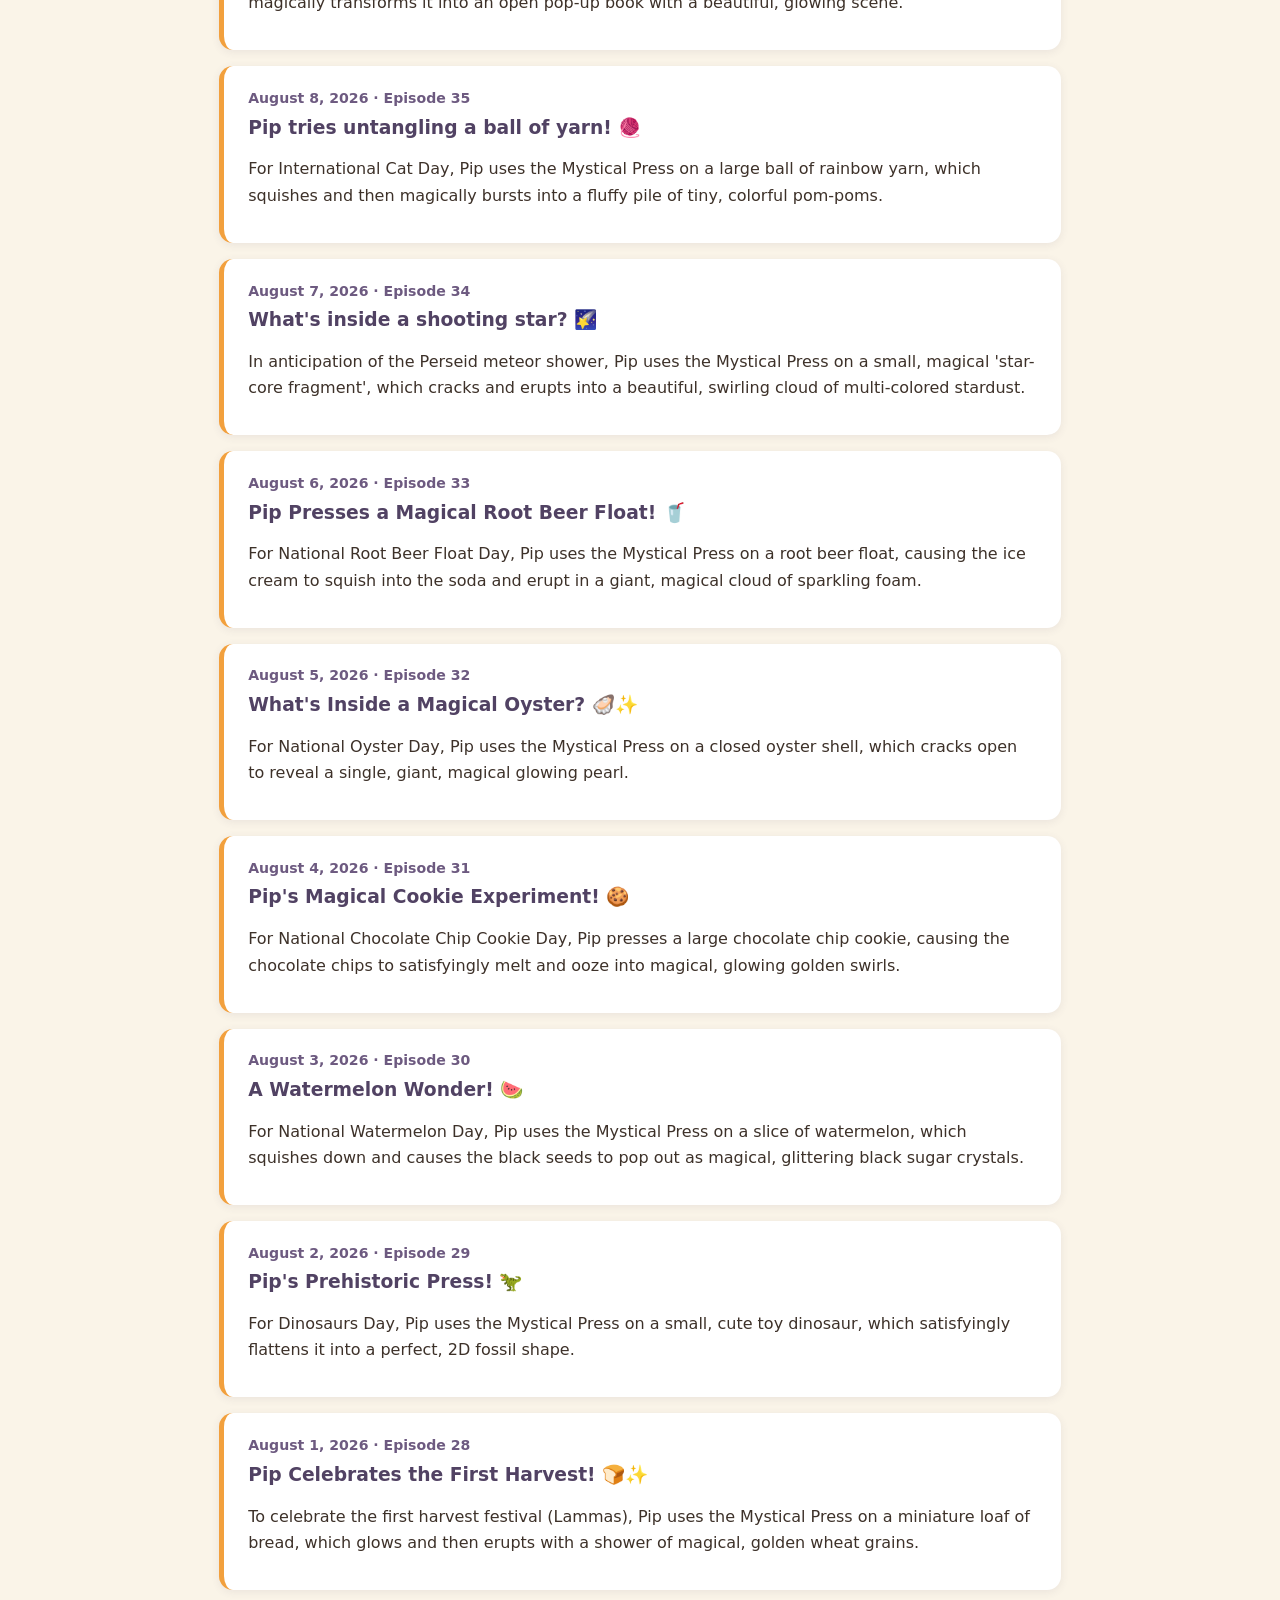
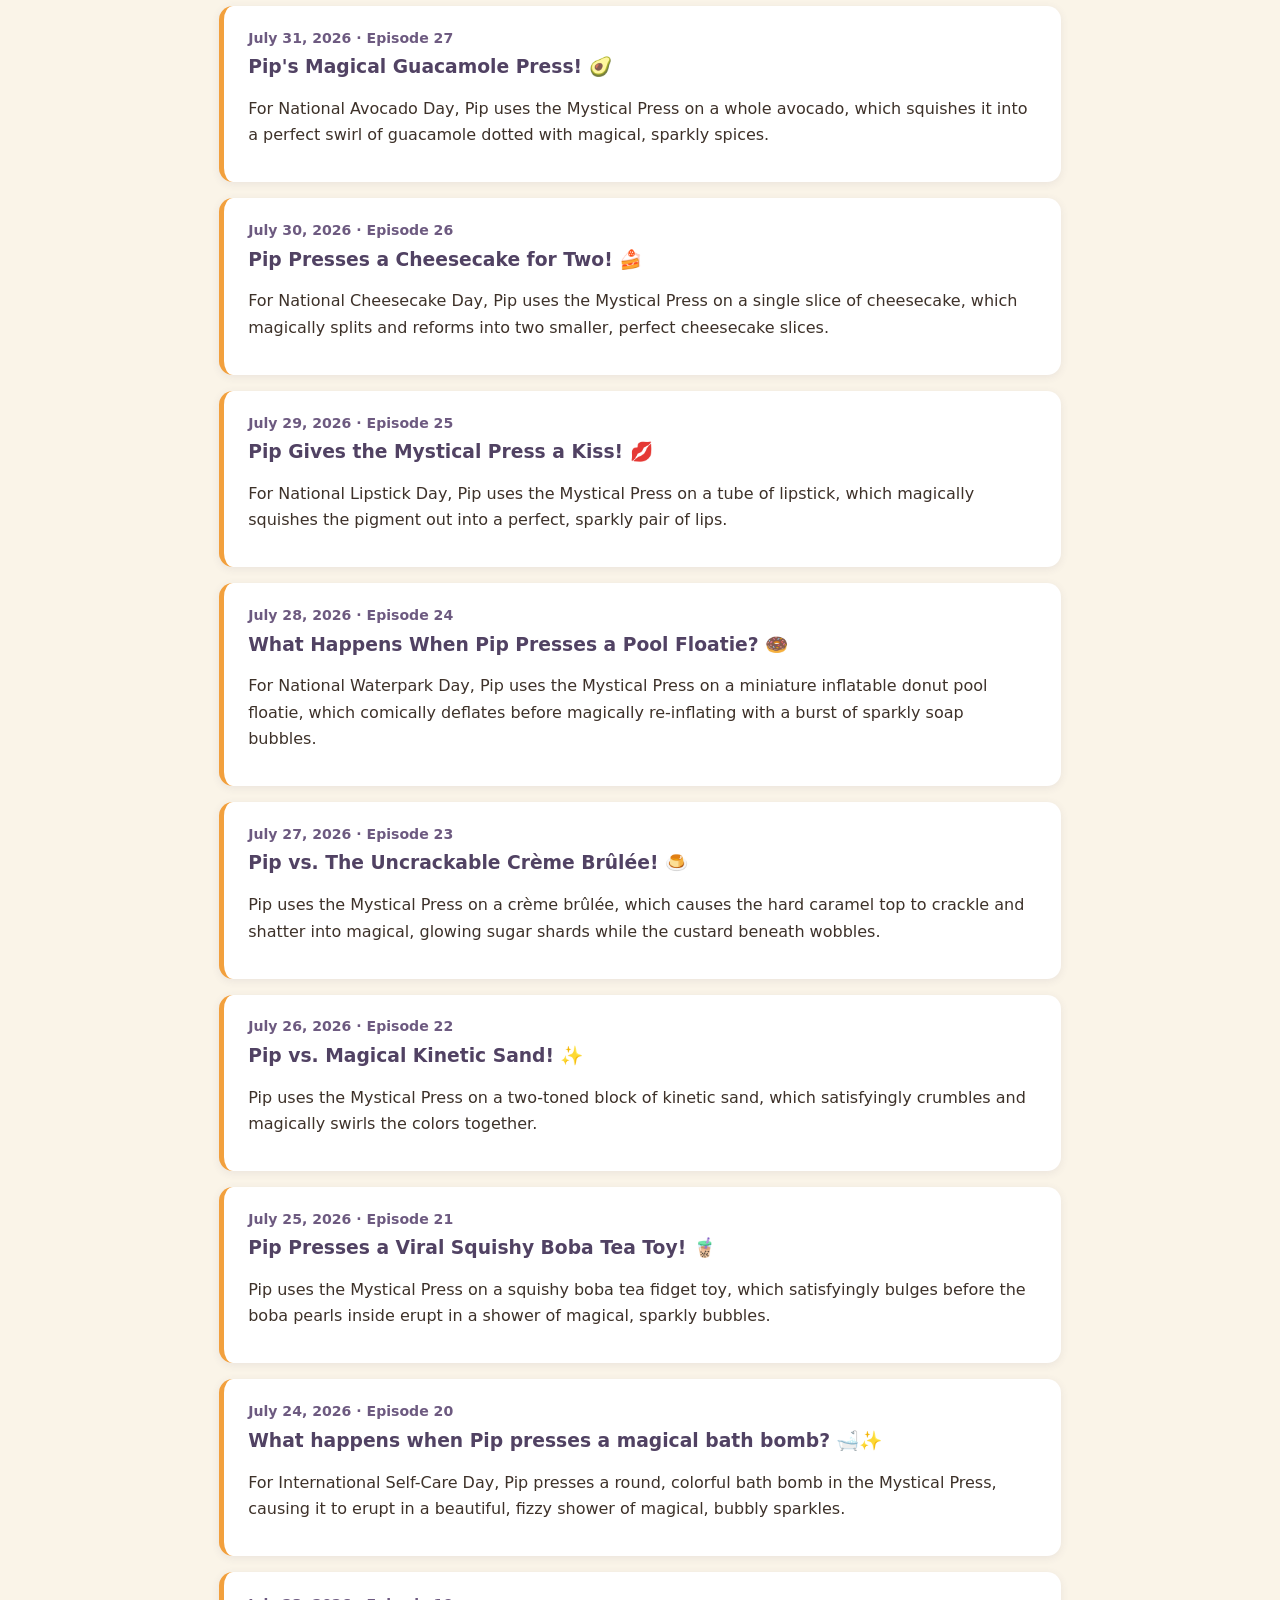
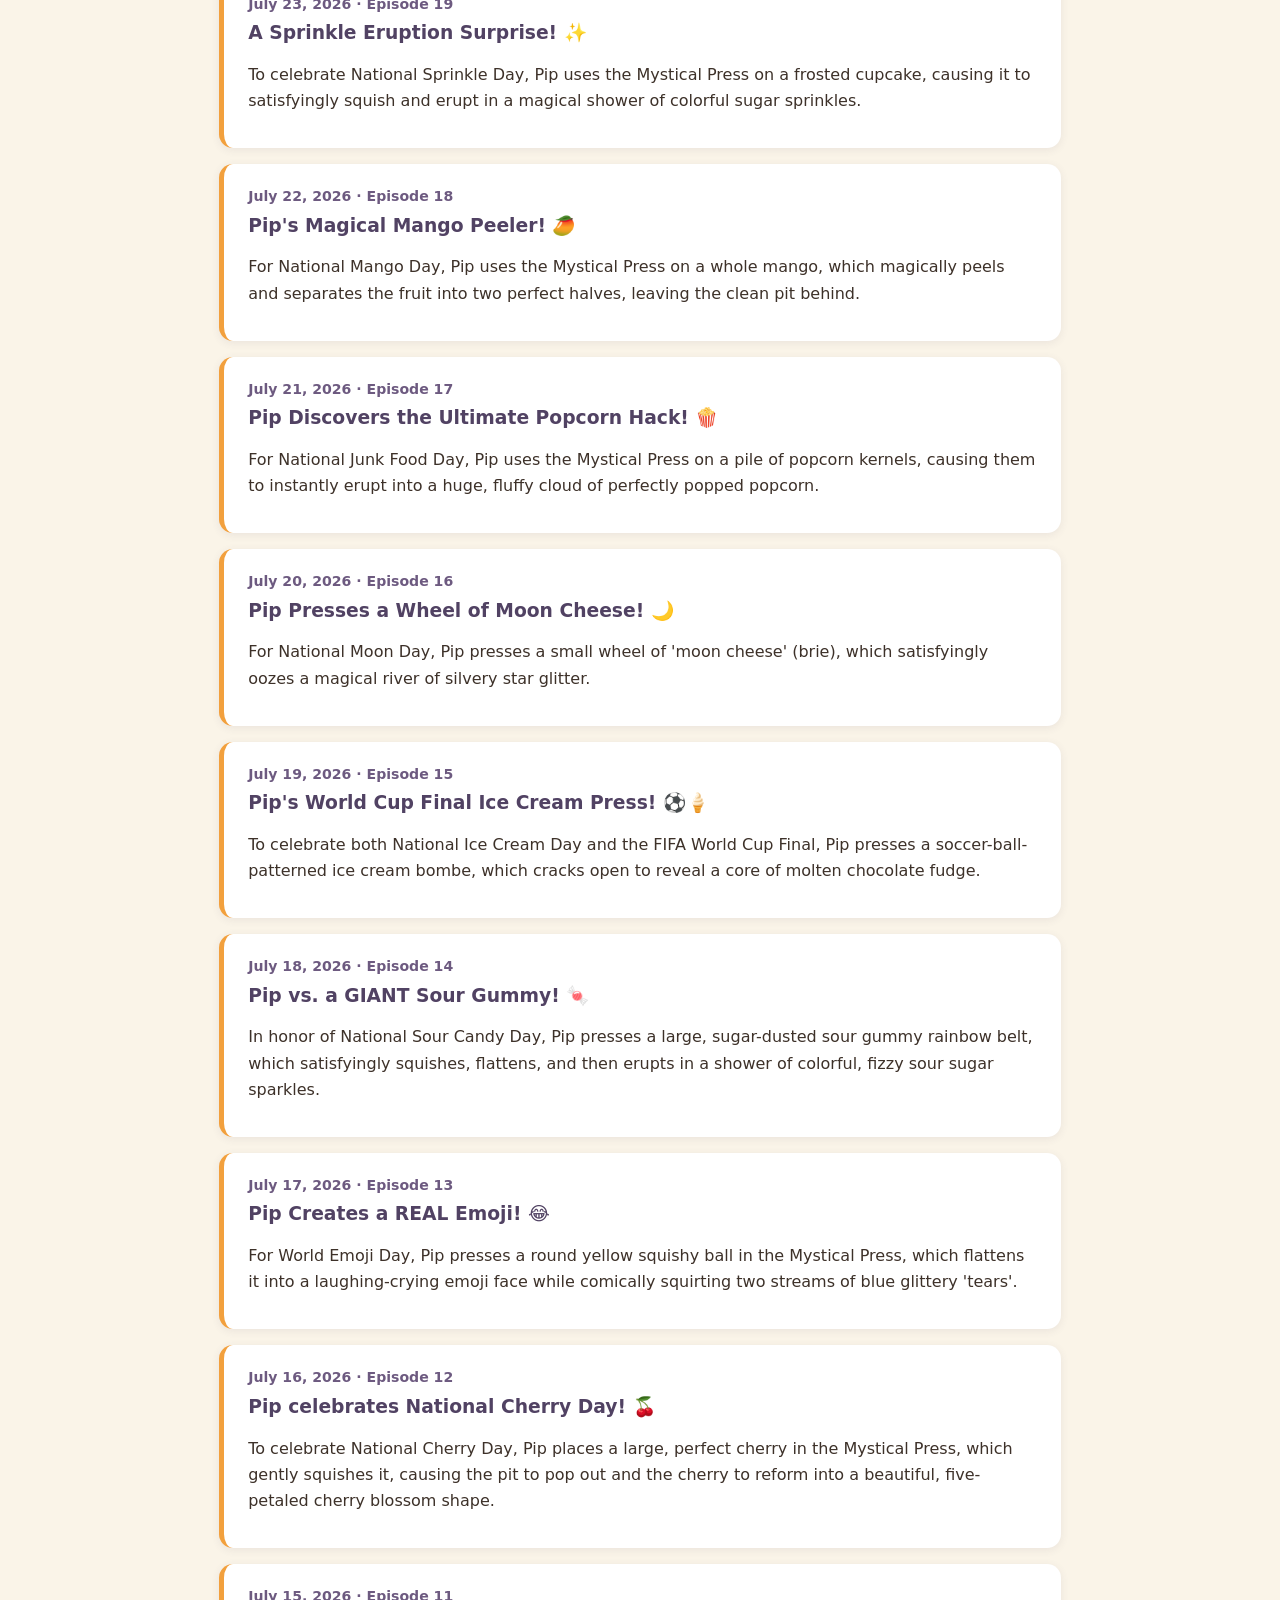
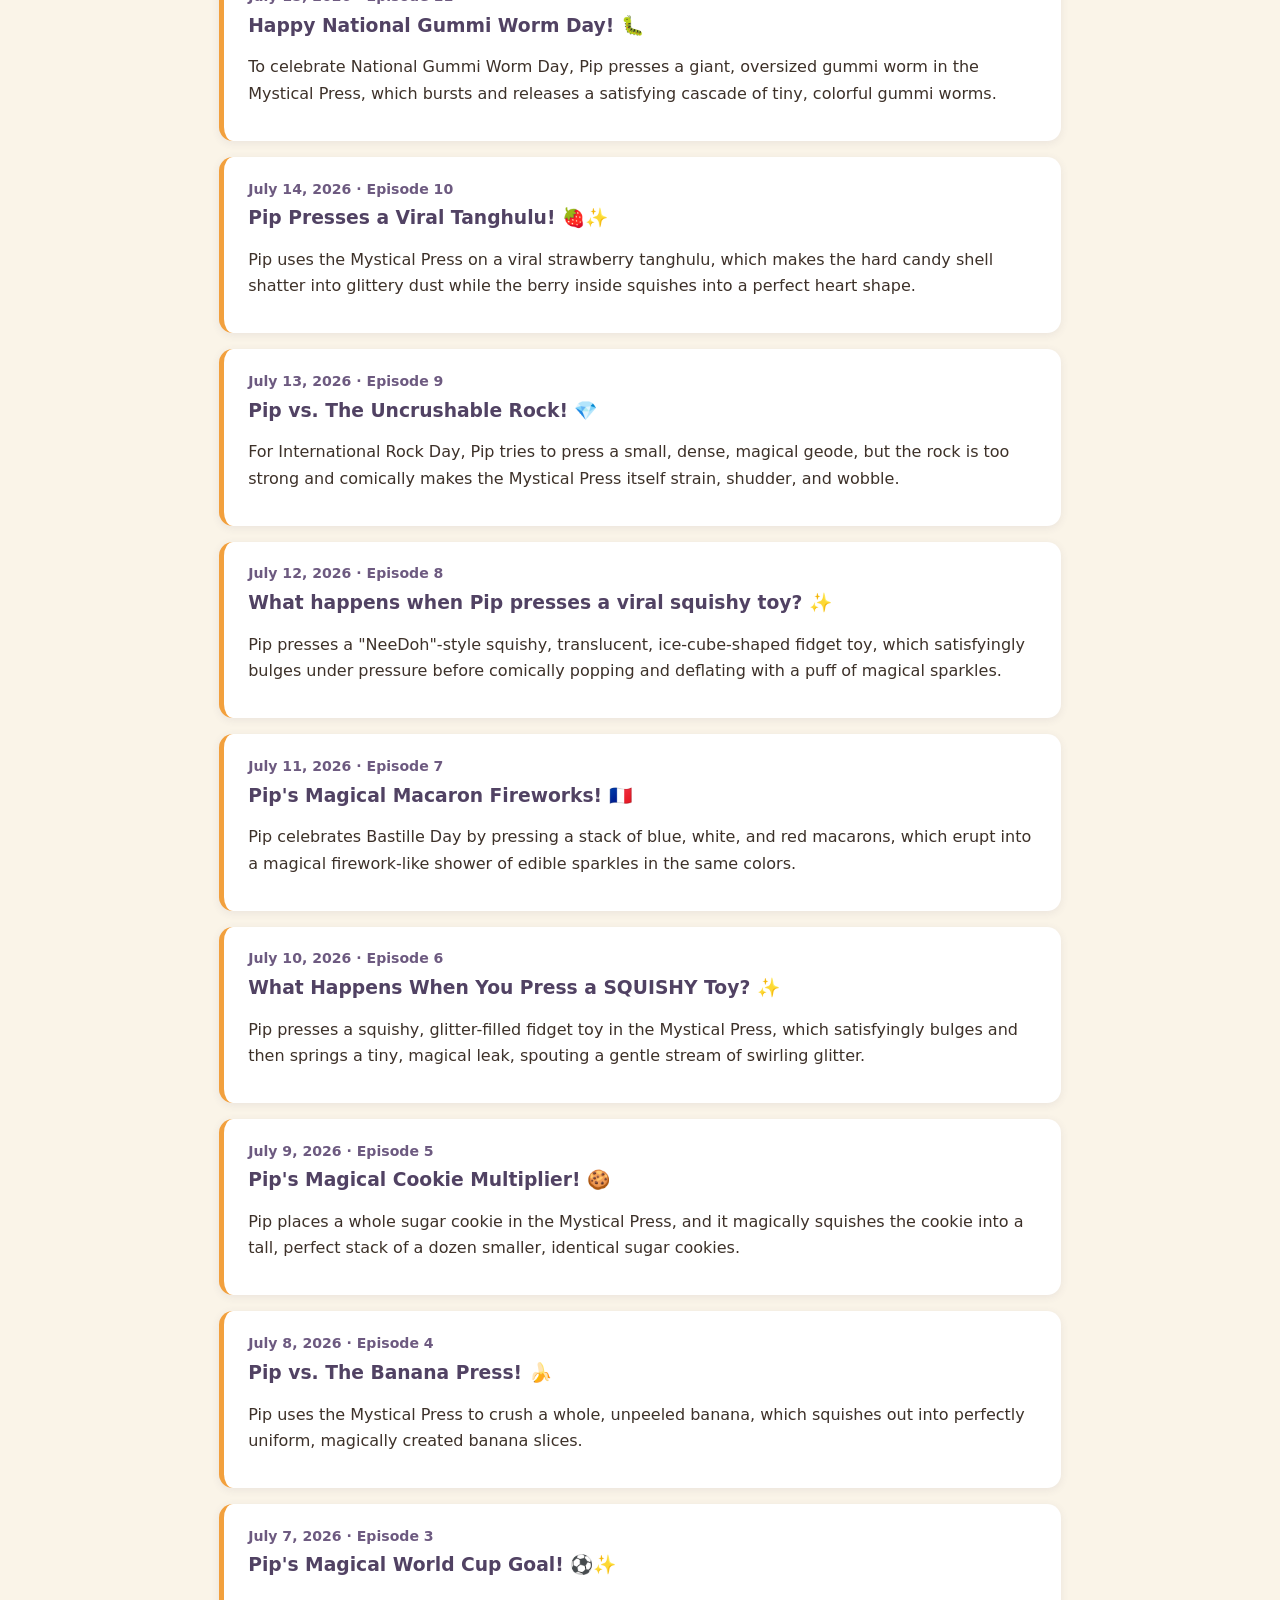
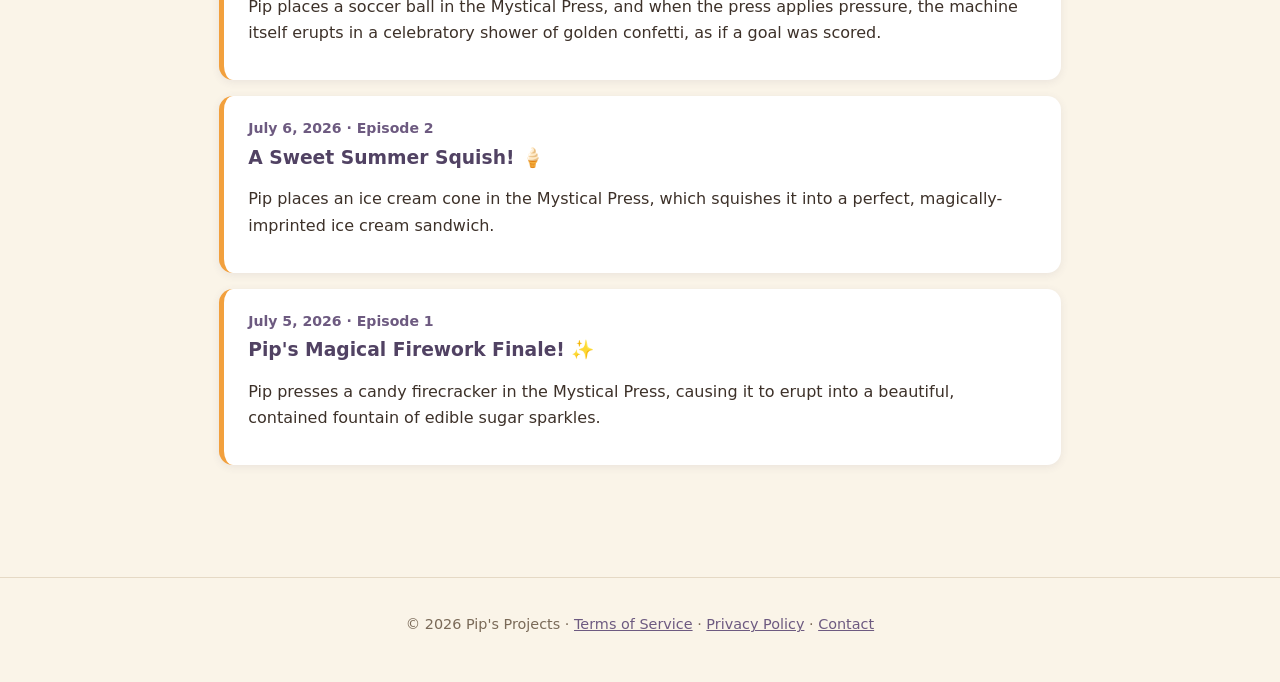
==== commit 36b96b43: "Generate daily Pip video 2026-08-15 [automated]" ====
--- a/docs/episodes.html
+++ b/docs/episodes.html
@@ -18,6 +18,11 @@
     <h1>Episode Log</h1>
     <p>Every experiment Pip has run so far — one per day, newest first. This page updates automatically the moment a new episode is produced. Watch them on YouTube Shorts, Instagram Reels, and Facebook Reels.</p>
     <div class="card episode">
+      <div class="date">August 15, 2026 · Episode 42</div>
+      <h3>A Super Satisfying Candle Squish! 🕯️</h3>
+      <p>For National Relaxation Day, Pip uses the Mystical Press on a special &#x27;calming candle&#x27; made of layered, colored wax, which satisfyingly squishes down, blending the layers into a beautiful, magical, sparkly new color.</p>
+    </div>
+    <div class="card episode">
       <div class="date">August 14, 2026 · Episode 41</div>
       <h3>Pip Presses a Magical Creamsicle! 🧡</h3>
       <p>For National Creamsicle Day, Pip uses the Mystical Press on a Creamsicle-style ice pop, which shatters the outer orange shell into sparkly ice dust and squishes the vanilla ice cream core into a magical flower shape.</p>
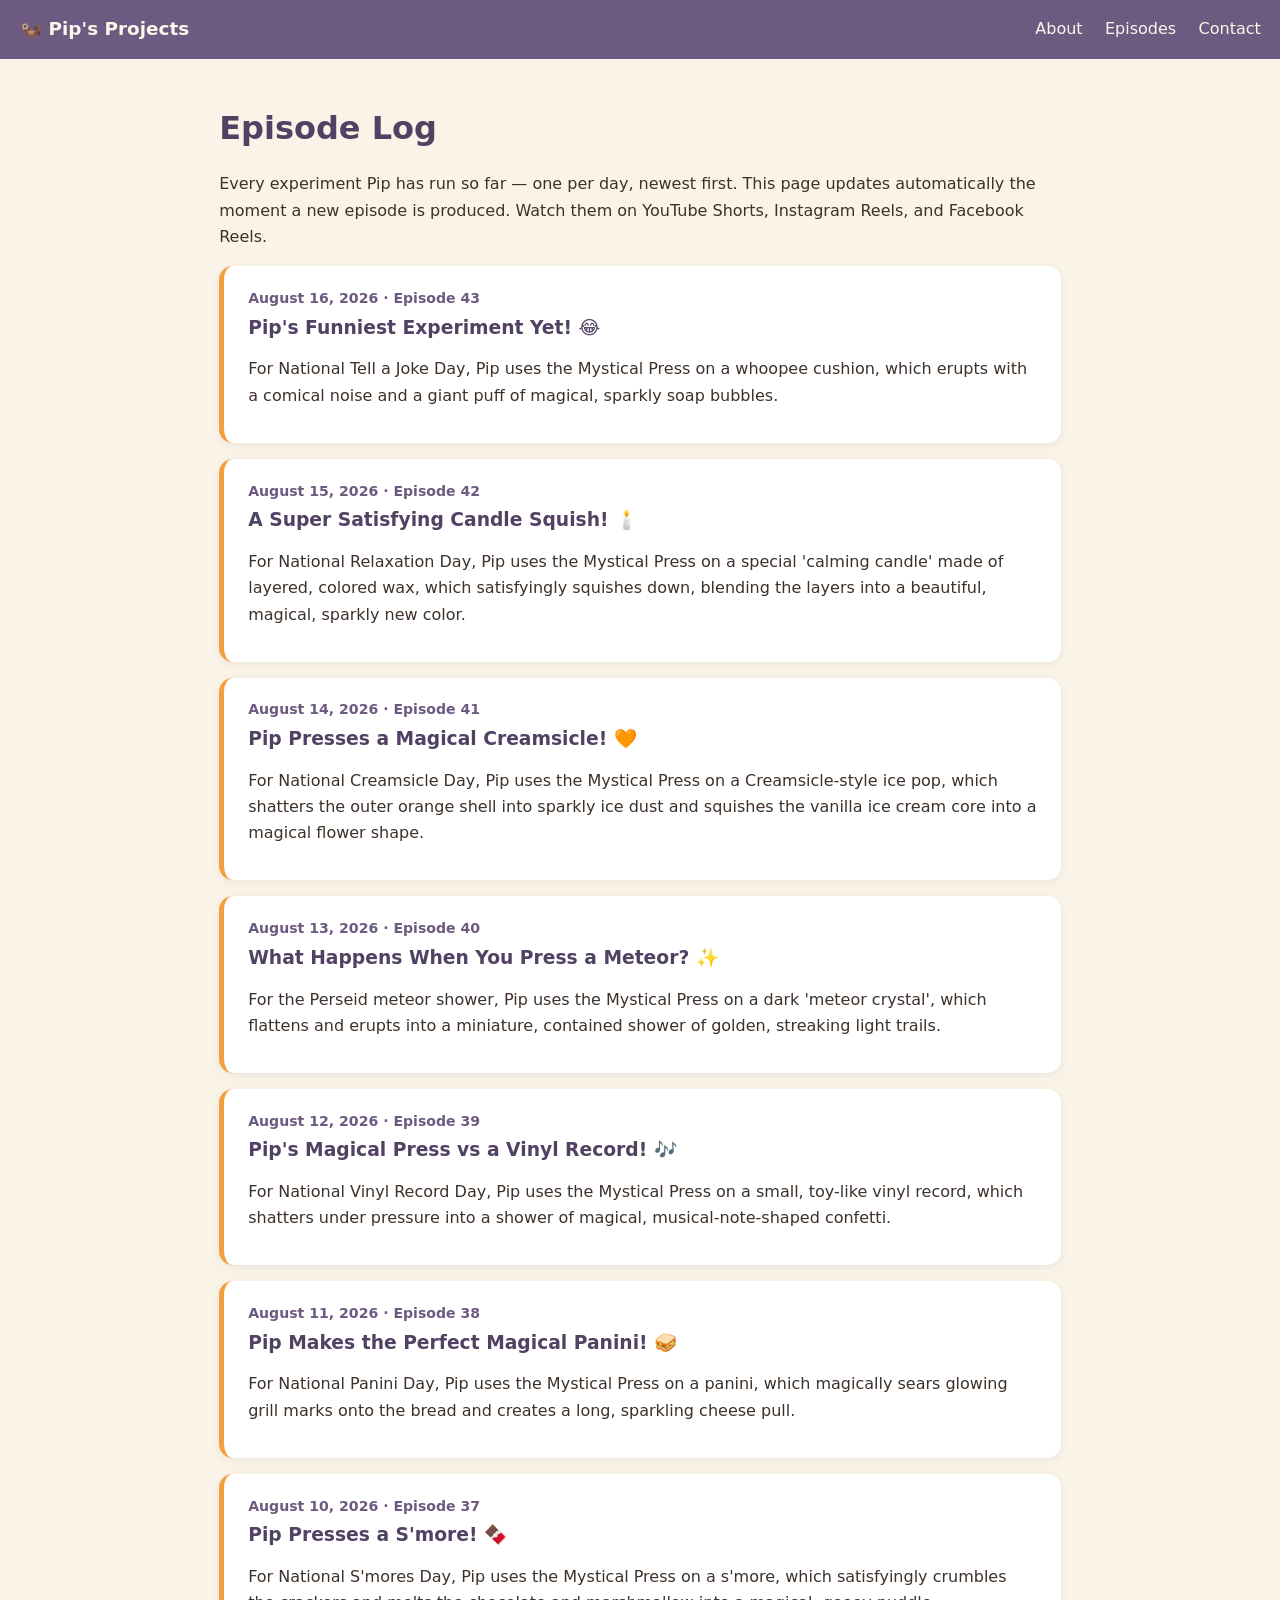
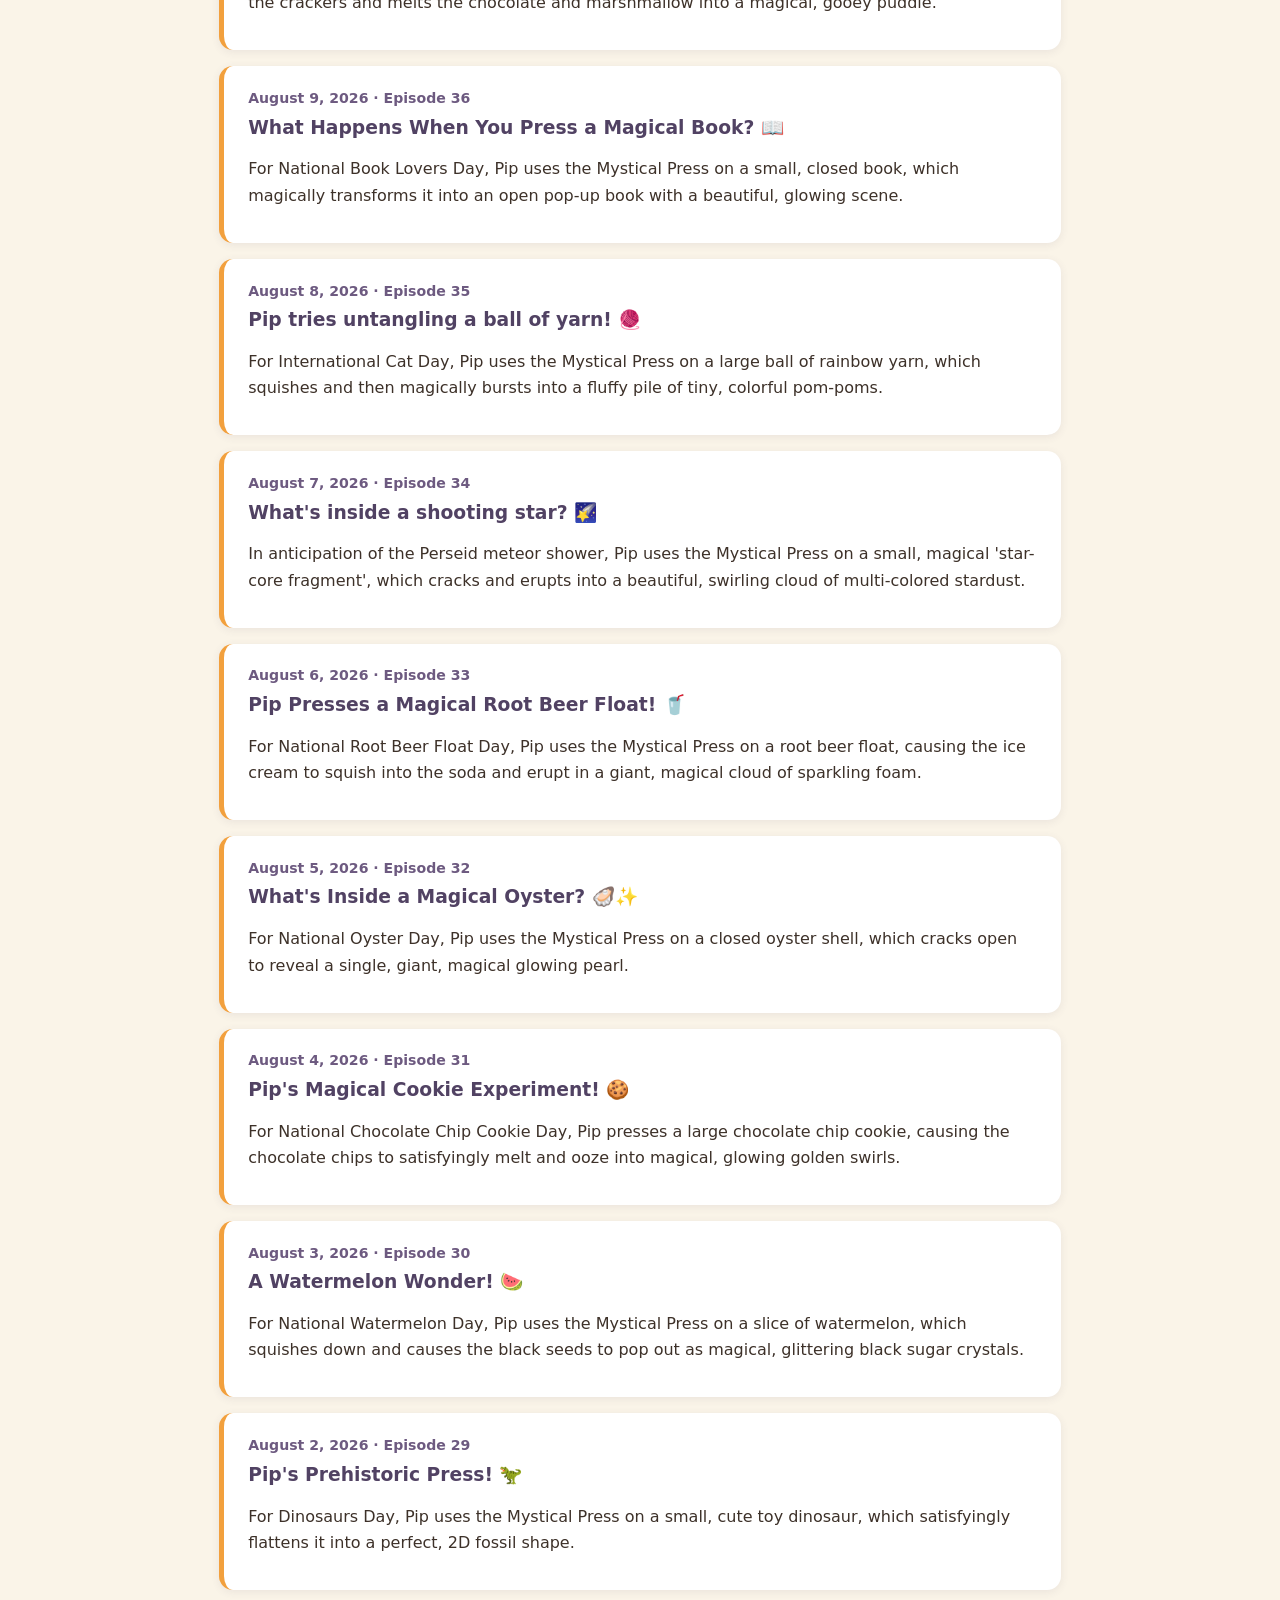
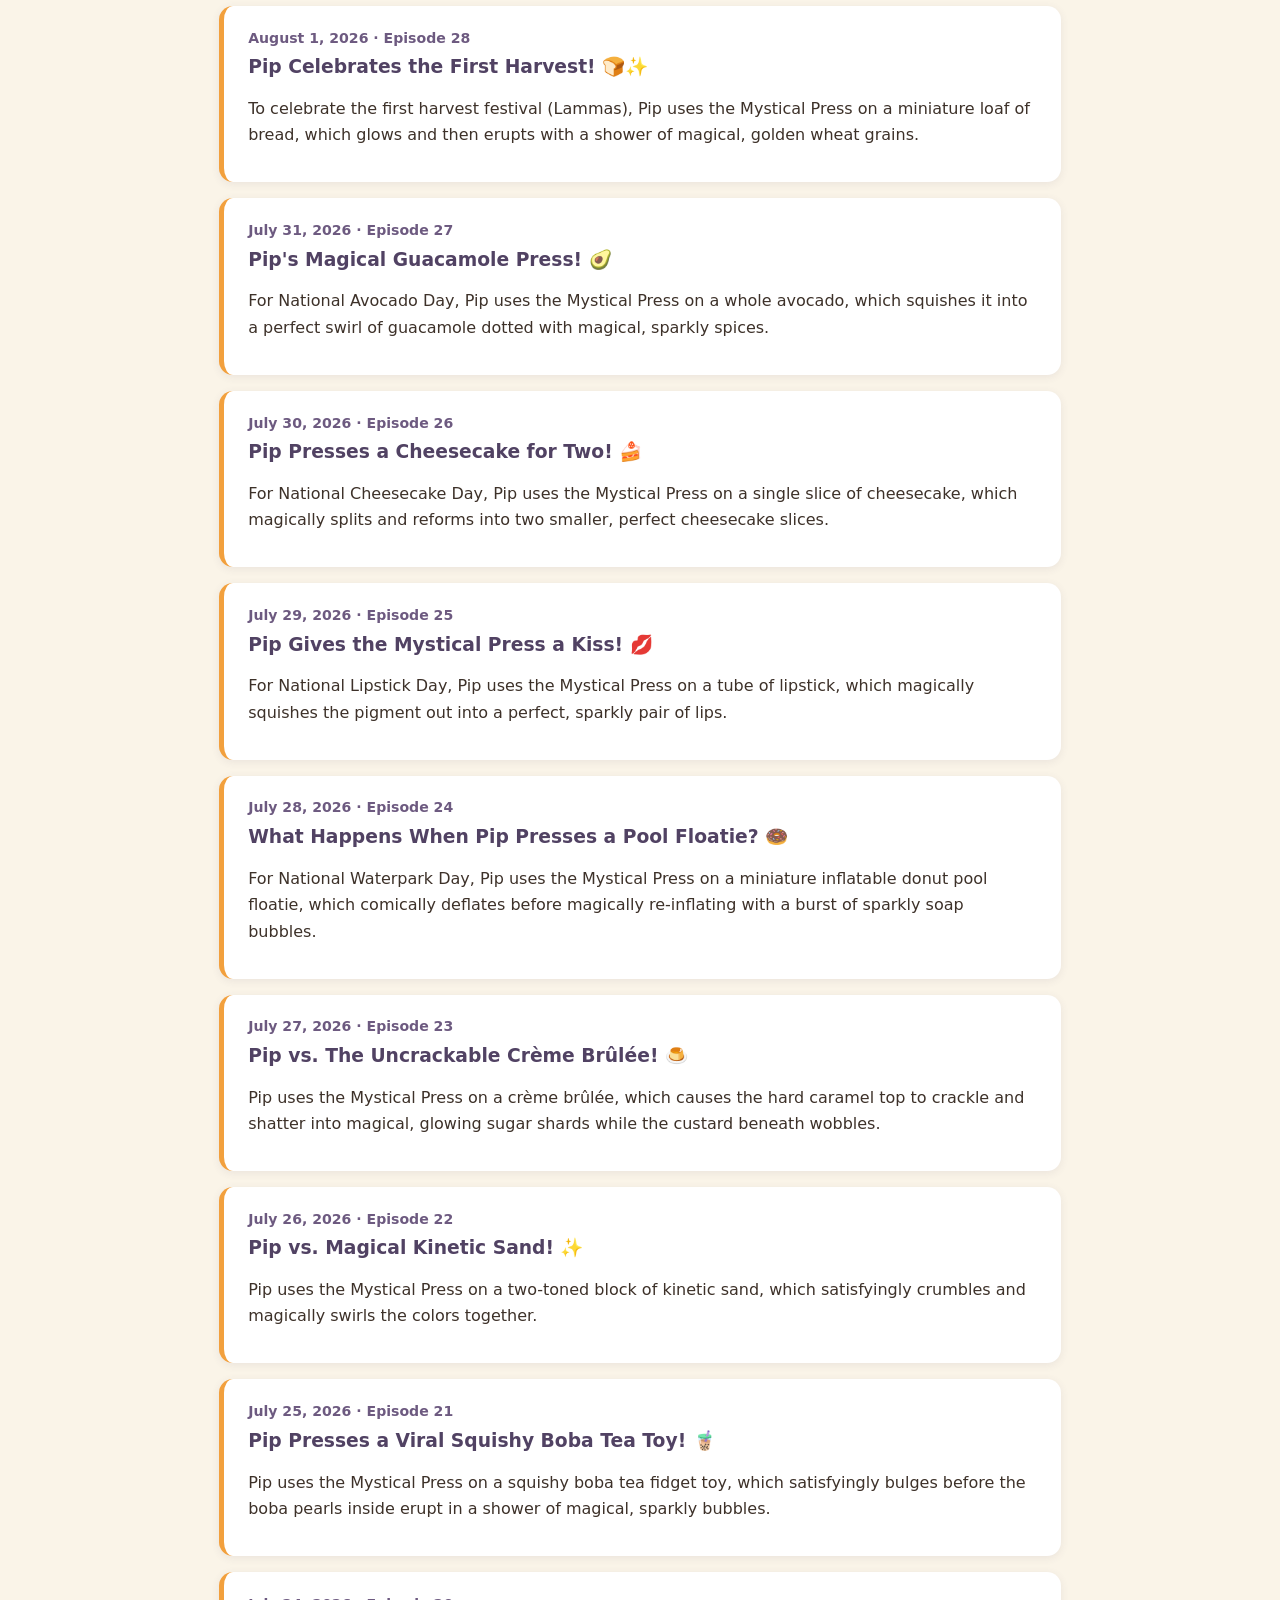
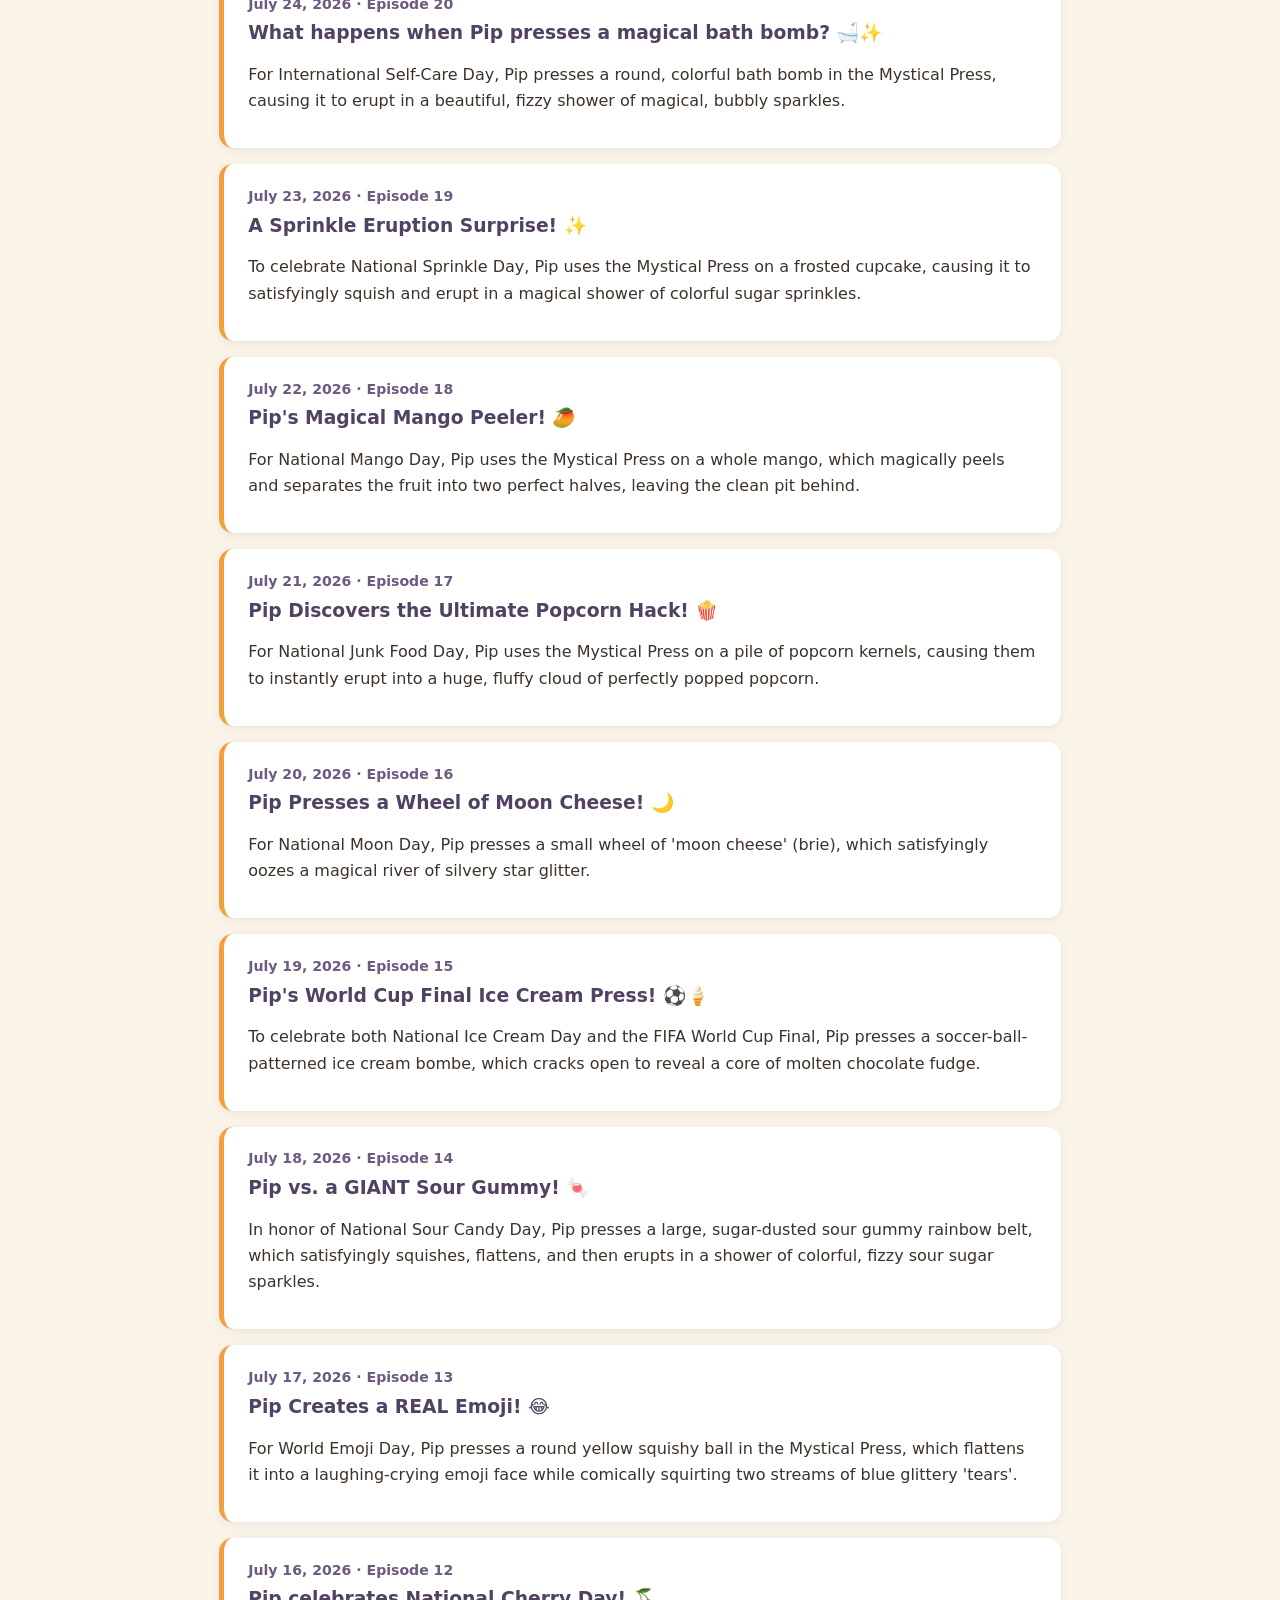
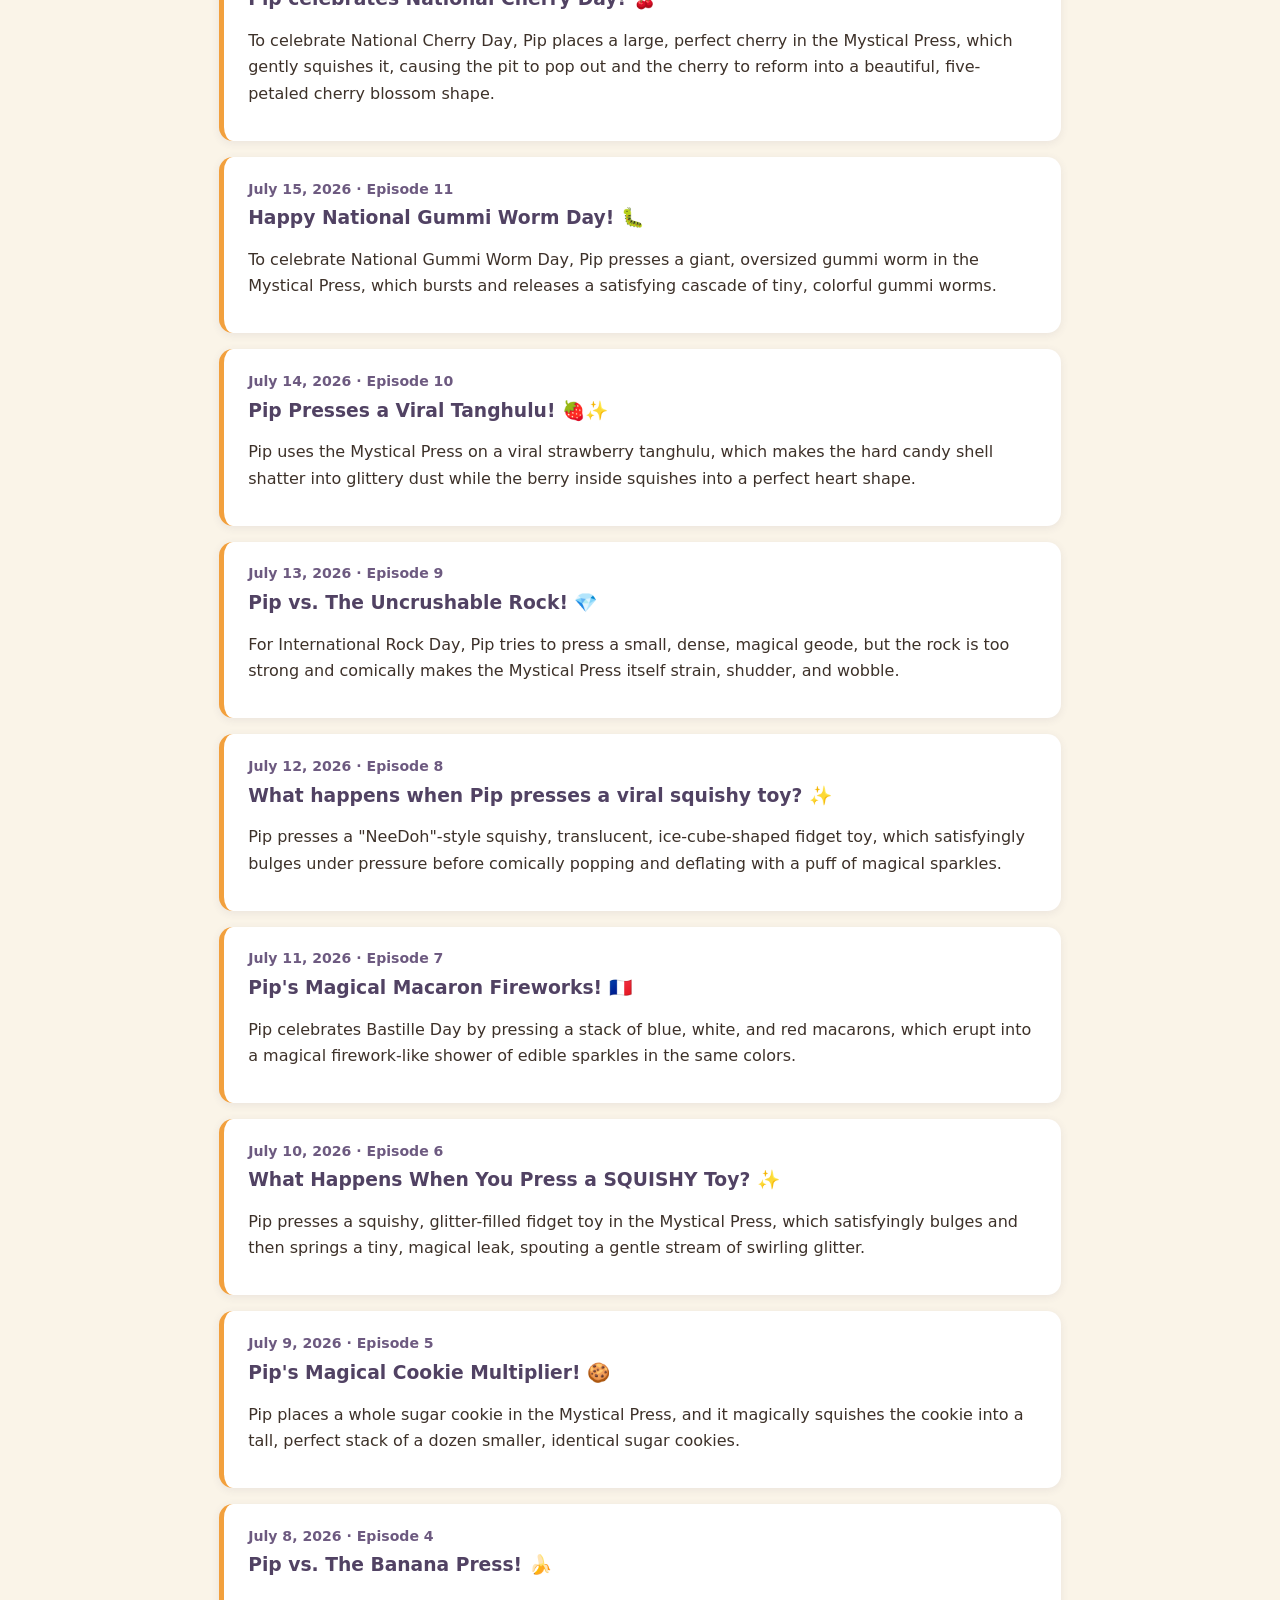
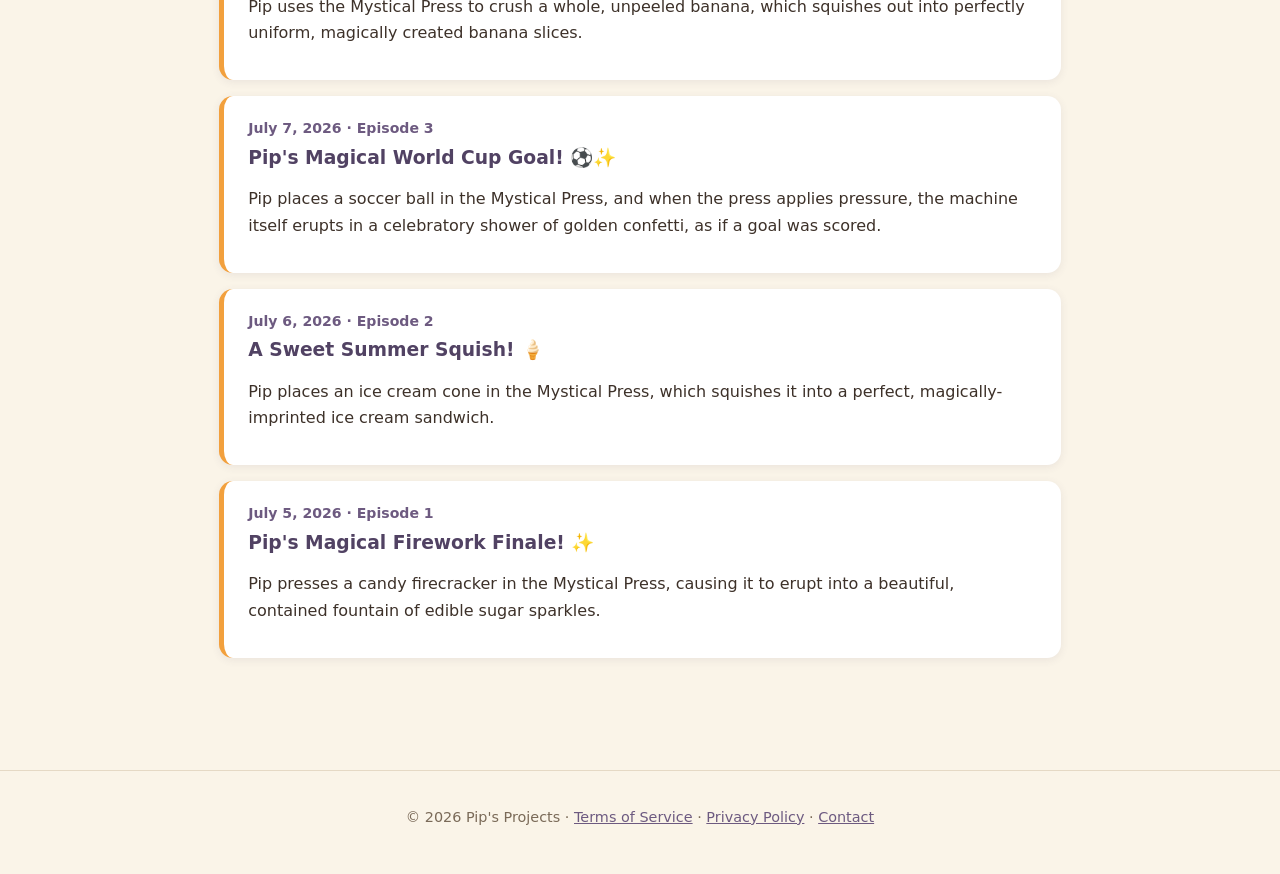
==== commit d9036192: "Generate daily Pip video 2026-08-16 [automated]" ====
--- a/docs/episodes.html
+++ b/docs/episodes.html
@@ -18,6 +18,11 @@
     <h1>Episode Log</h1>
     <p>Every experiment Pip has run so far — one per day, newest first. This page updates automatically the moment a new episode is produced. Watch them on YouTube Shorts, Instagram Reels, and Facebook Reels.</p>
     <div class="card episode">
+      <div class="date">August 16, 2026 · Episode 43</div>
+      <h3>Pip&#x27;s Funniest Experiment Yet! 😂</h3>
+      <p>For National Tell a Joke Day, Pip uses the Mystical Press on a whoopee cushion, which erupts with a comical noise and a giant puff of magical, sparkly soap bubbles.</p>
+    </div>
+    <div class="card episode">
       <div class="date">August 15, 2026 · Episode 42</div>
       <h3>A Super Satisfying Candle Squish! 🕯️</h3>
       <p>For National Relaxation Day, Pip uses the Mystical Press on a special &#x27;calming candle&#x27; made of layered, colored wax, which satisfyingly squishes down, blending the layers into a beautiful, magical, sparkly new color.</p>
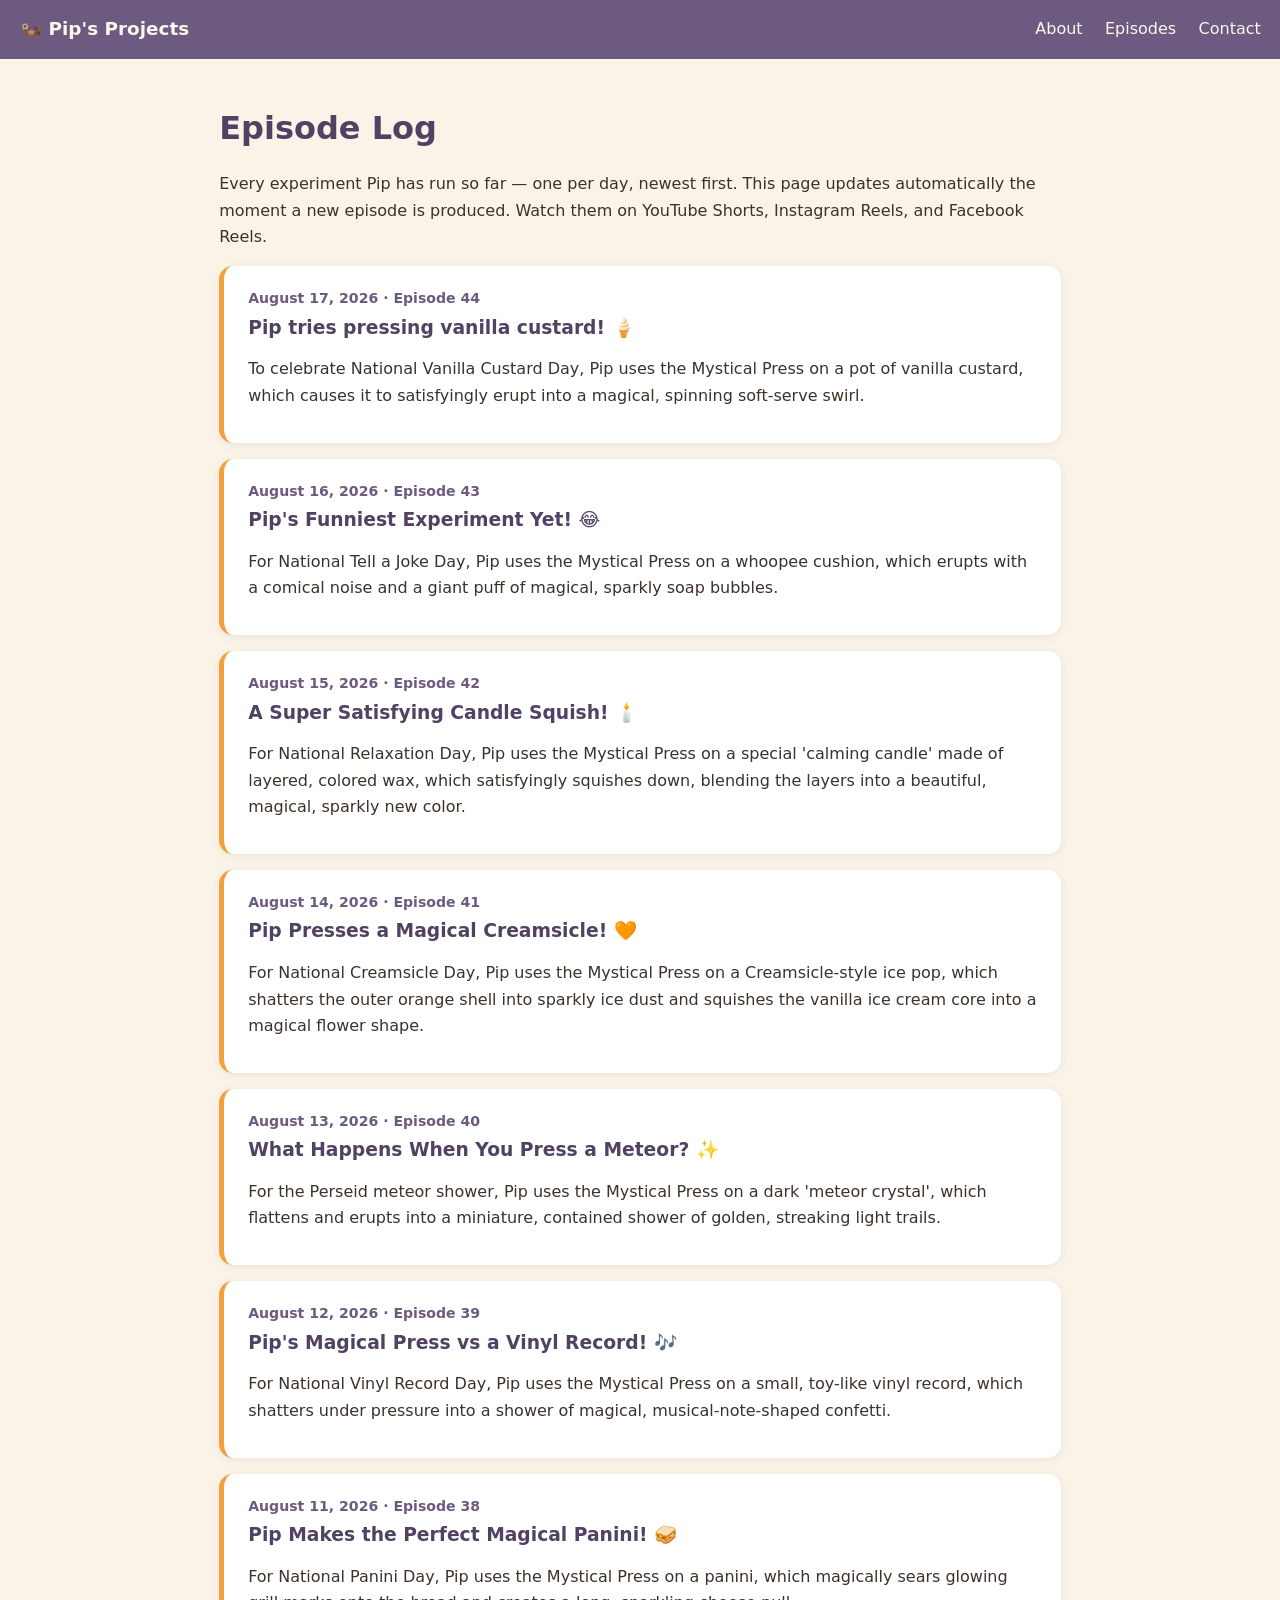
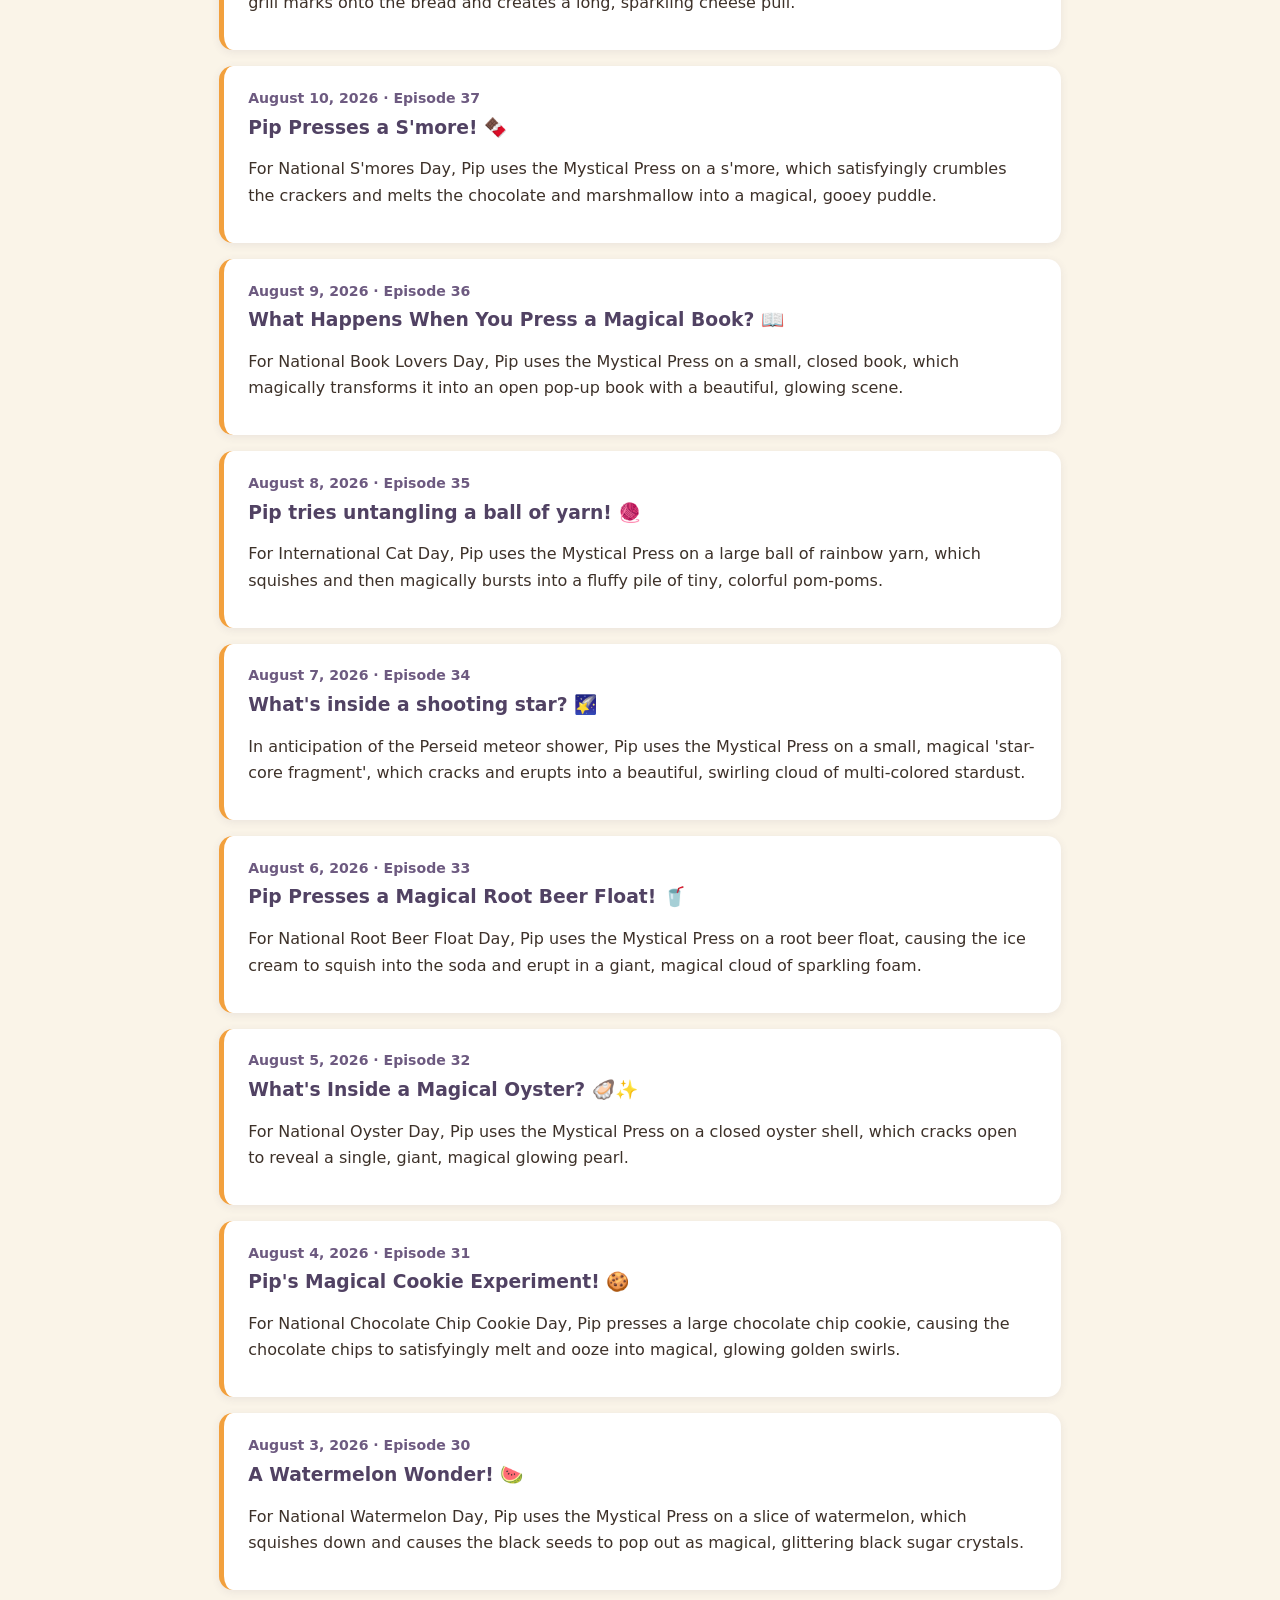
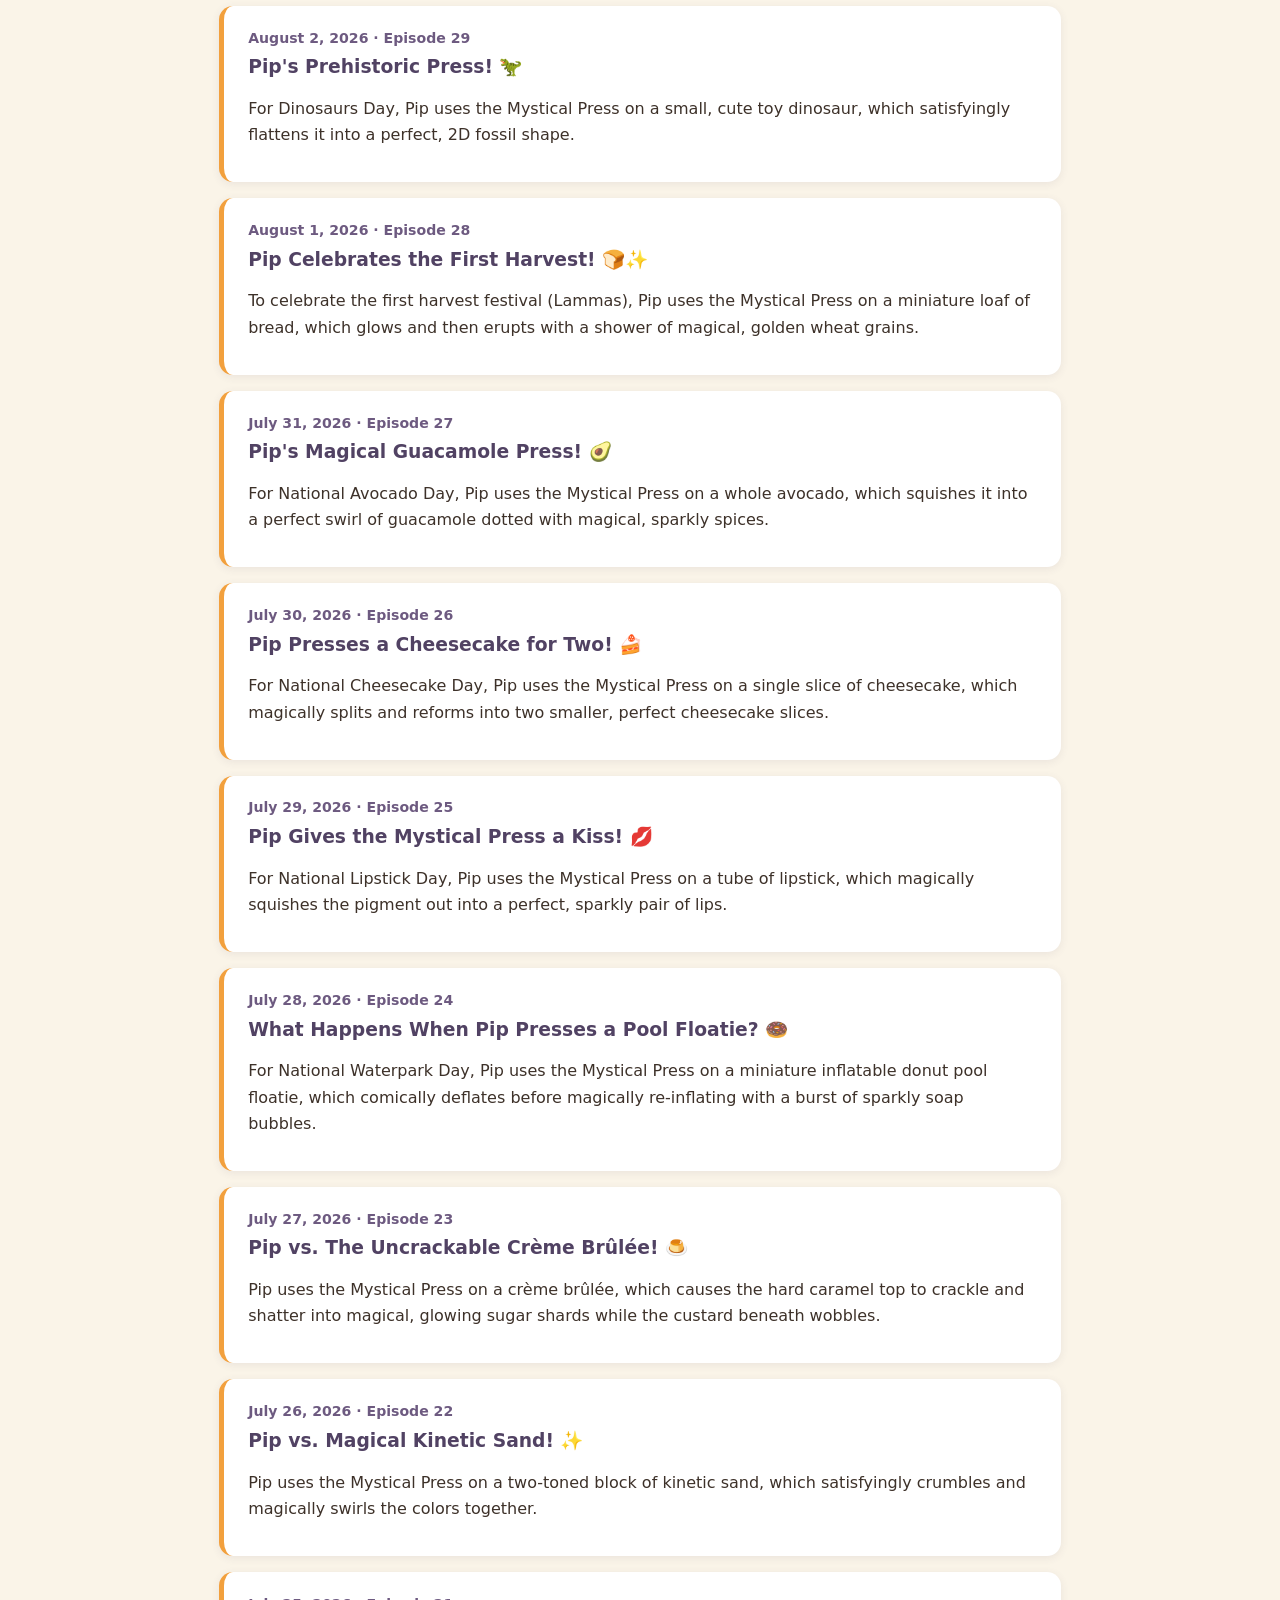
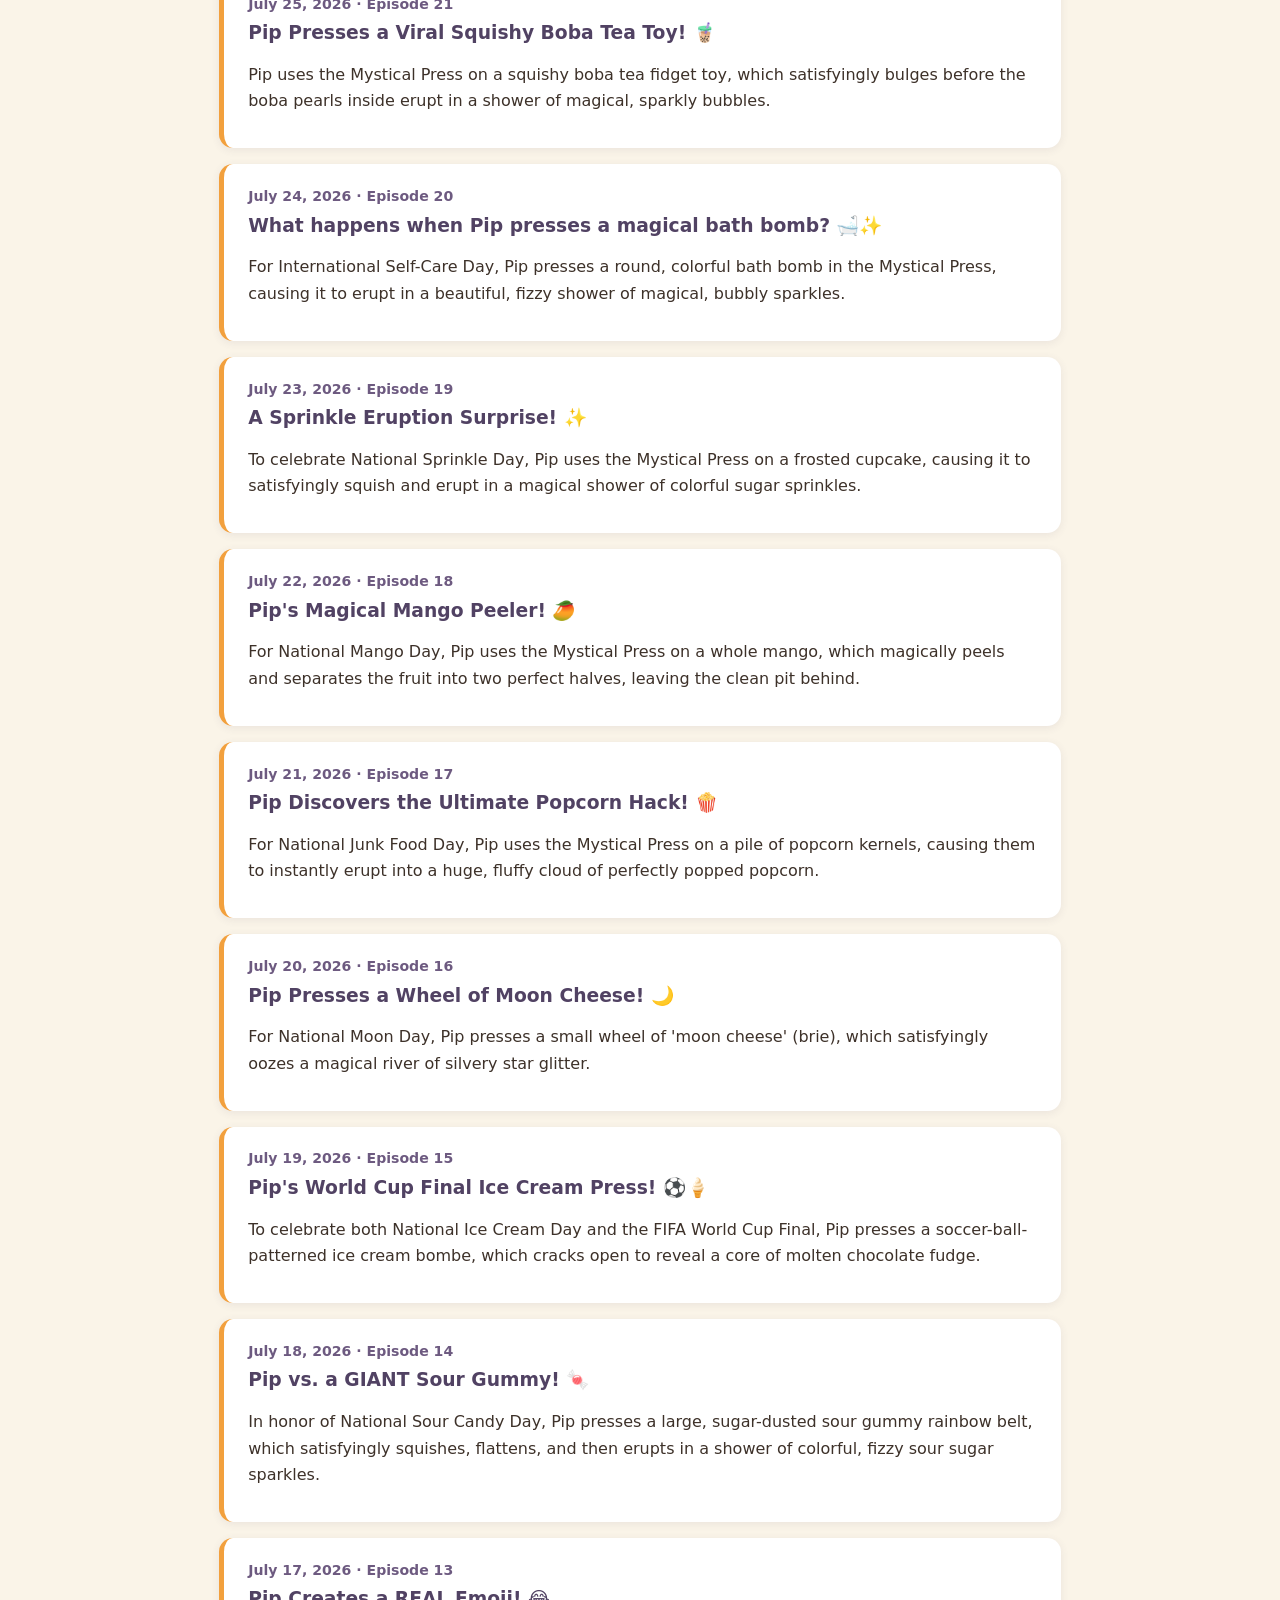
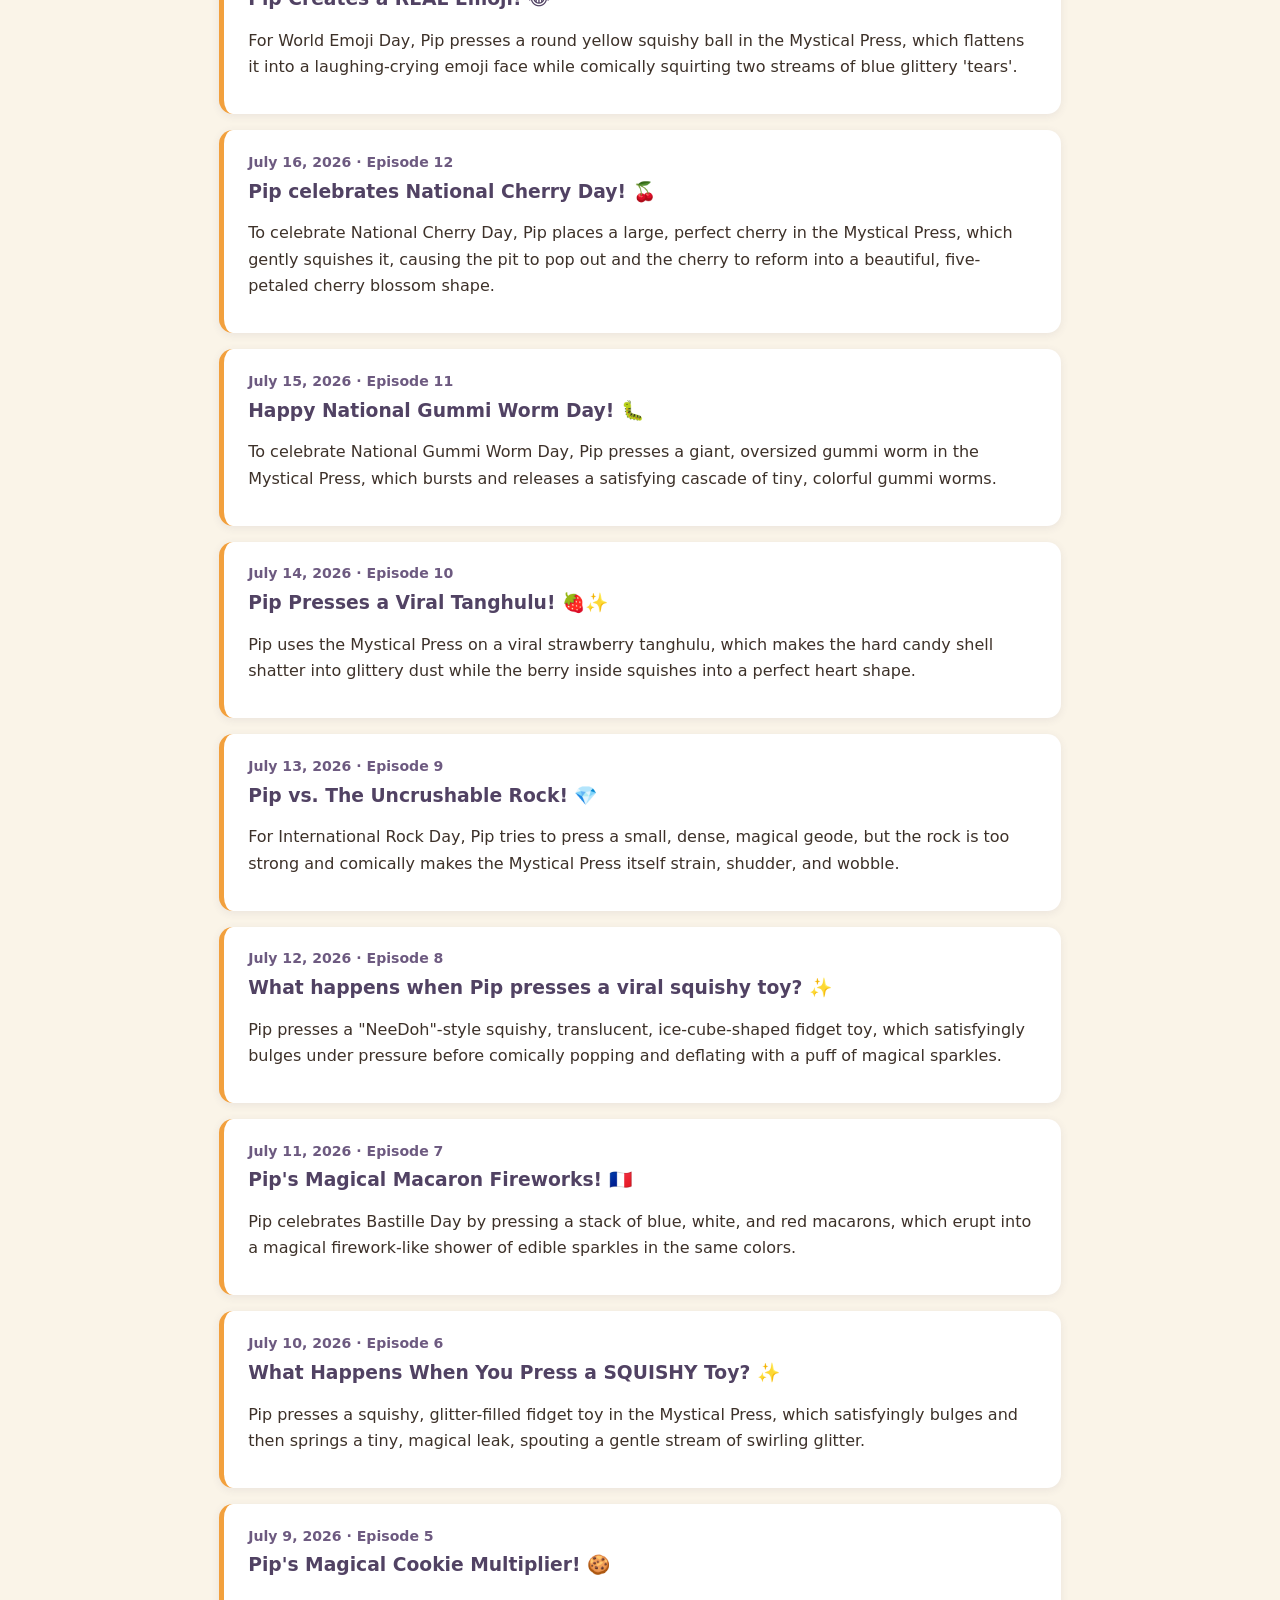
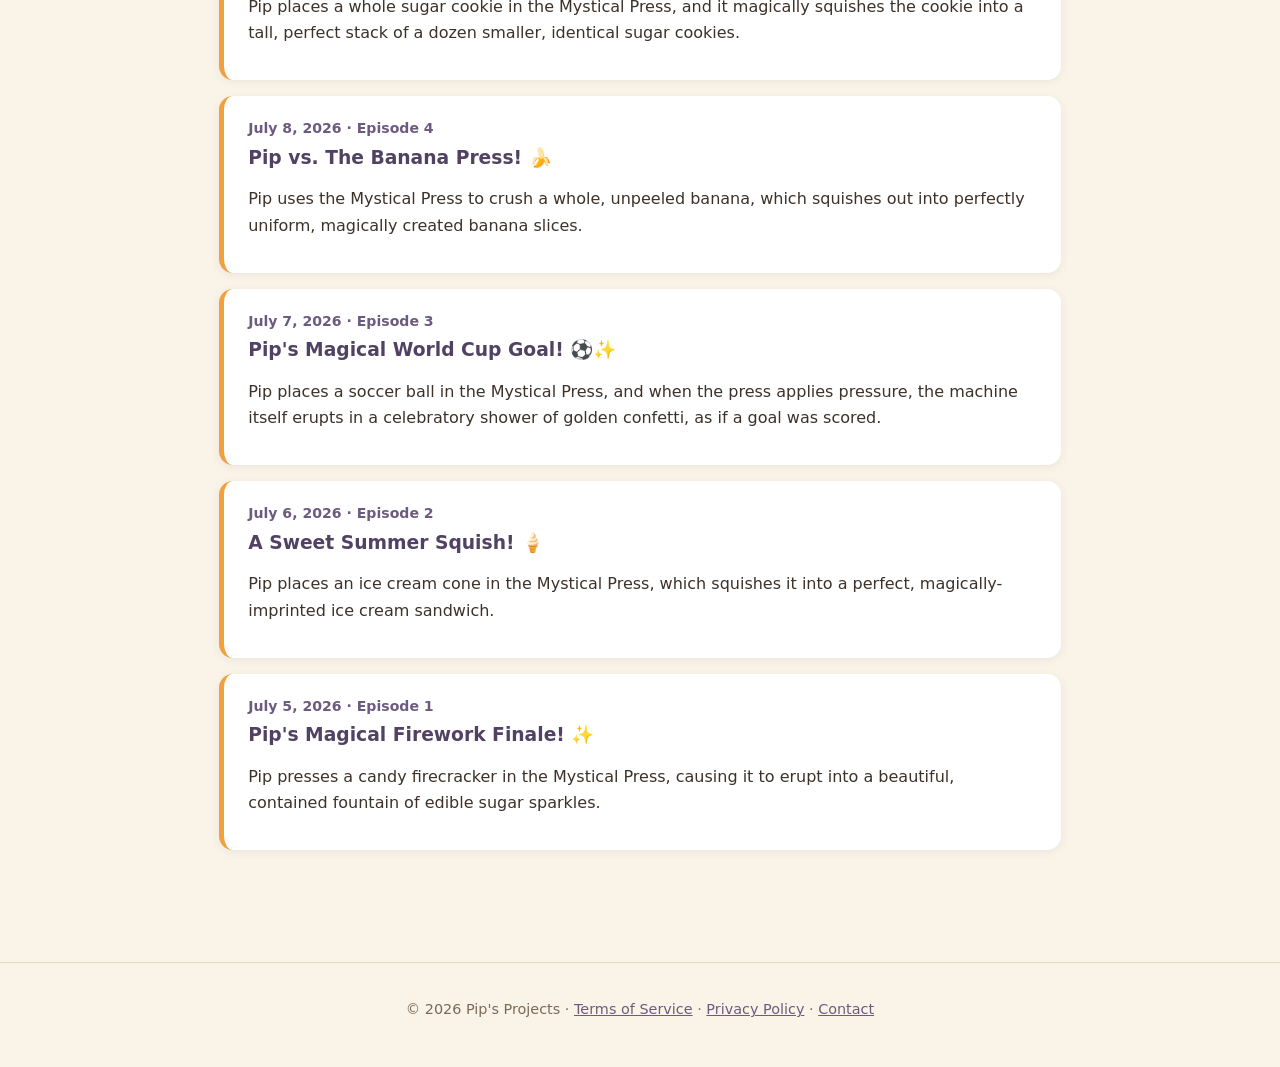
==== commit 4c399652: "Generate daily Pip video 2026-08-17 [automated]" ====
--- a/docs/episodes.html
+++ b/docs/episodes.html
@@ -18,6 +18,11 @@
     <h1>Episode Log</h1>
     <p>Every experiment Pip has run so far — one per day, newest first. This page updates automatically the moment a new episode is produced. Watch them on YouTube Shorts, Instagram Reels, and Facebook Reels.</p>
     <div class="card episode">
+      <div class="date">August 17, 2026 · Episode 44</div>
+      <h3>Pip tries pressing vanilla custard! 🍦</h3>
+      <p>To celebrate National Vanilla Custard Day, Pip uses the Mystical Press on a pot of vanilla custard, which causes it to satisfyingly erupt into a magical, spinning soft-serve swirl.</p>
+    </div>
+    <div class="card episode">
       <div class="date">August 16, 2026 · Episode 43</div>
       <h3>Pip&#x27;s Funniest Experiment Yet! 😂</h3>
       <p>For National Tell a Joke Day, Pip uses the Mystical Press on a whoopee cushion, which erupts with a comical noise and a giant puff of magical, sparkly soap bubbles.</p>
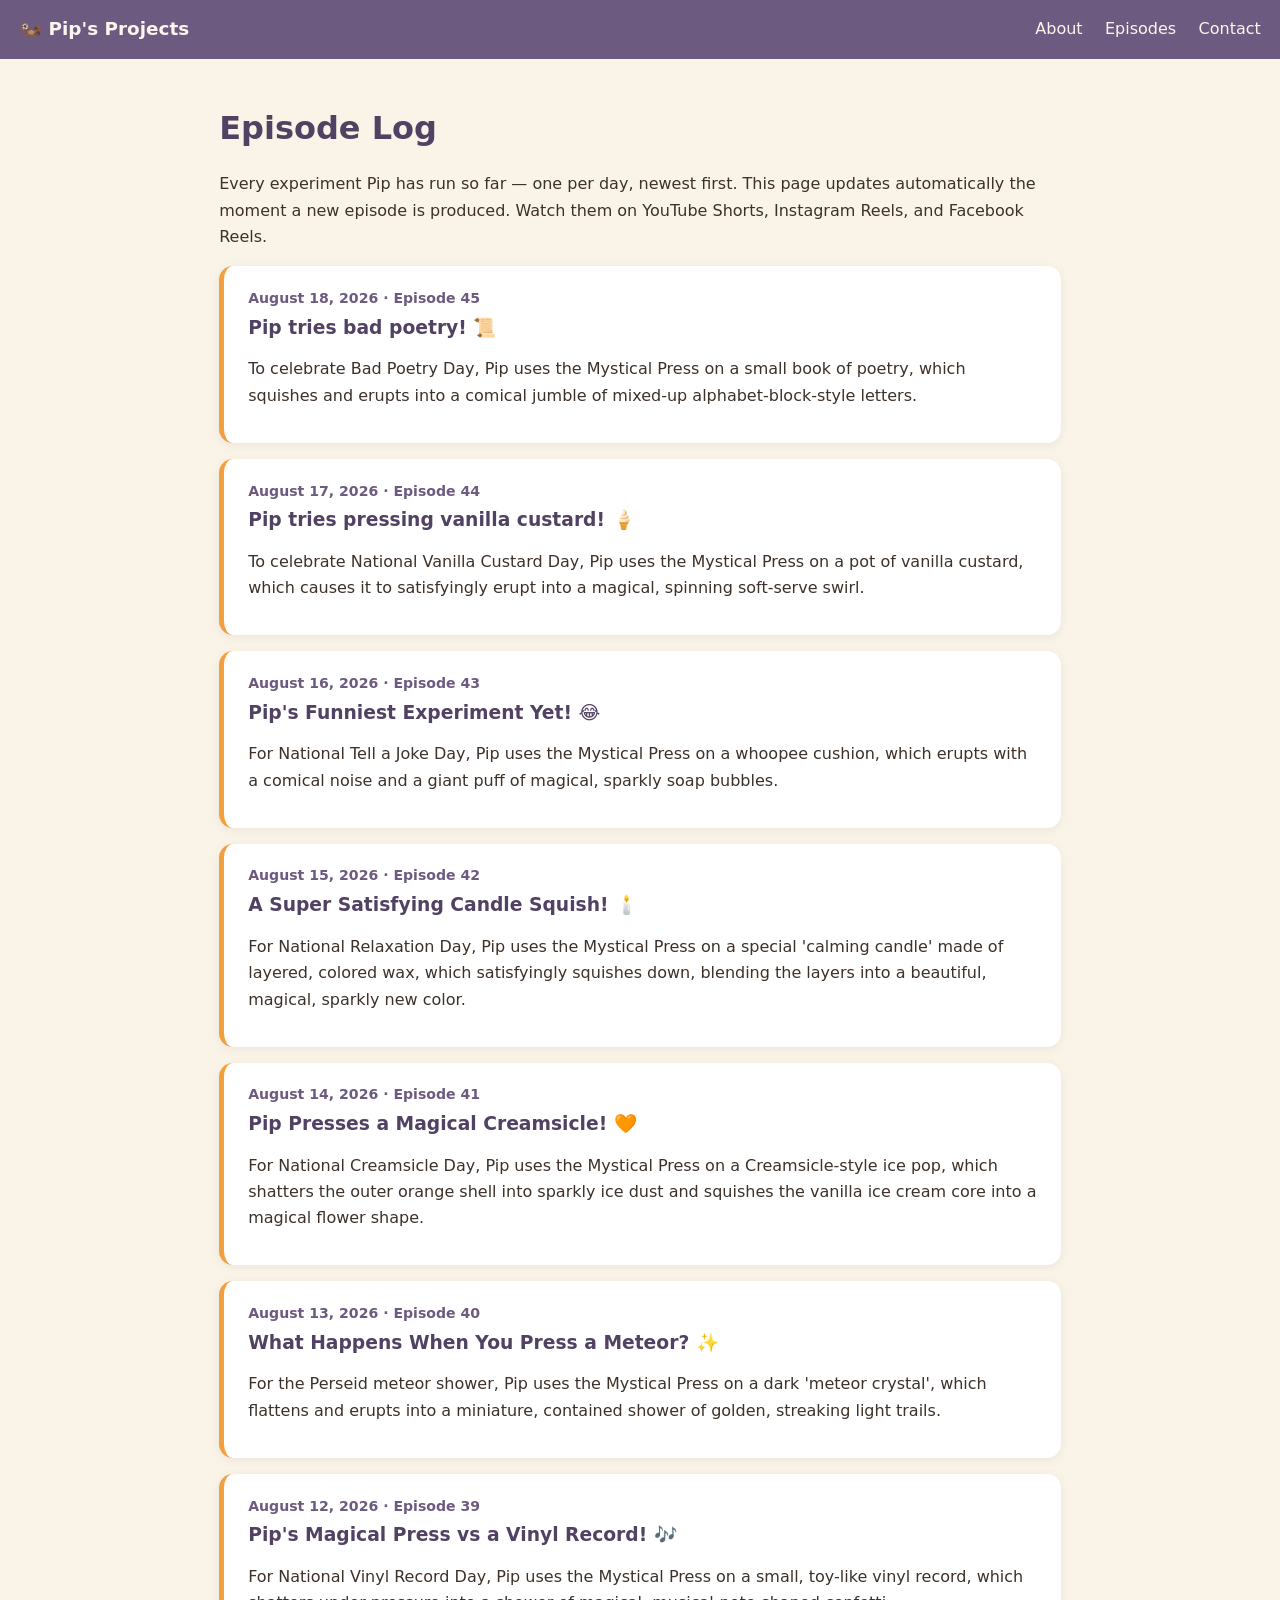
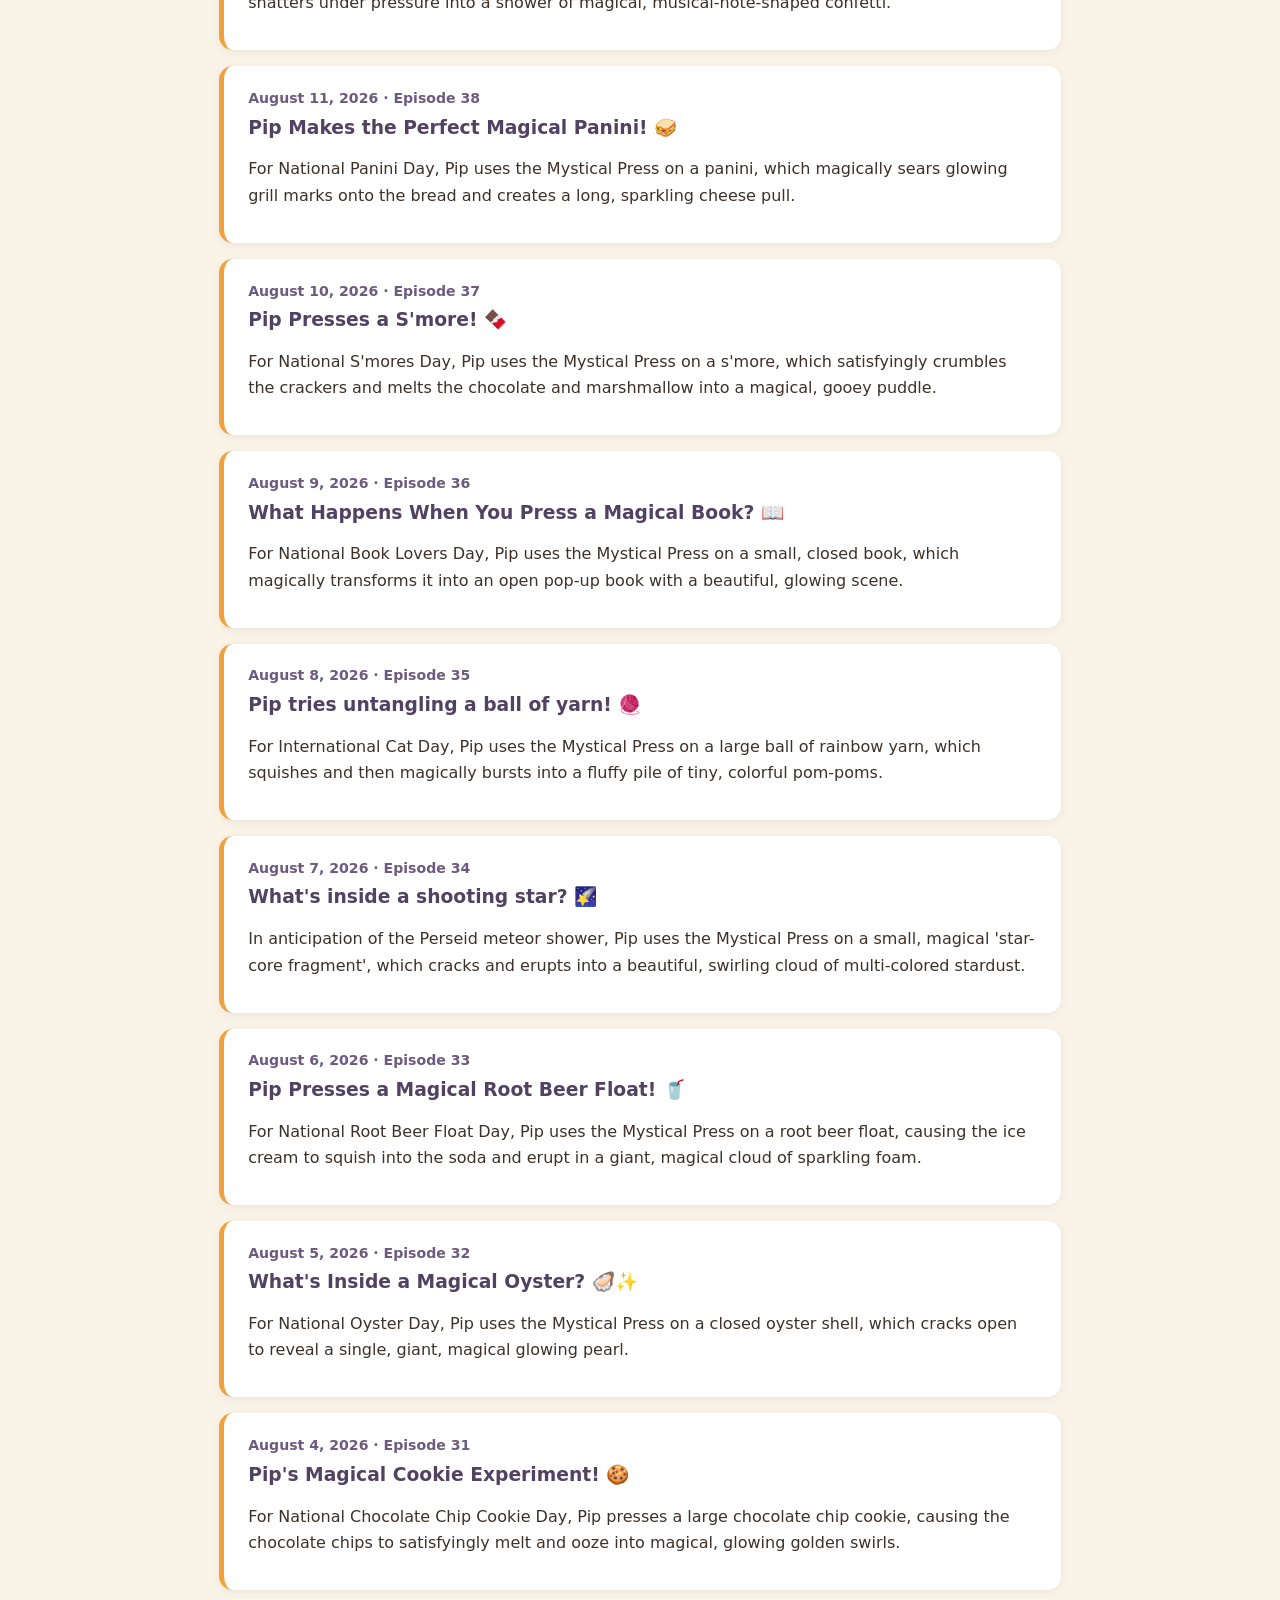
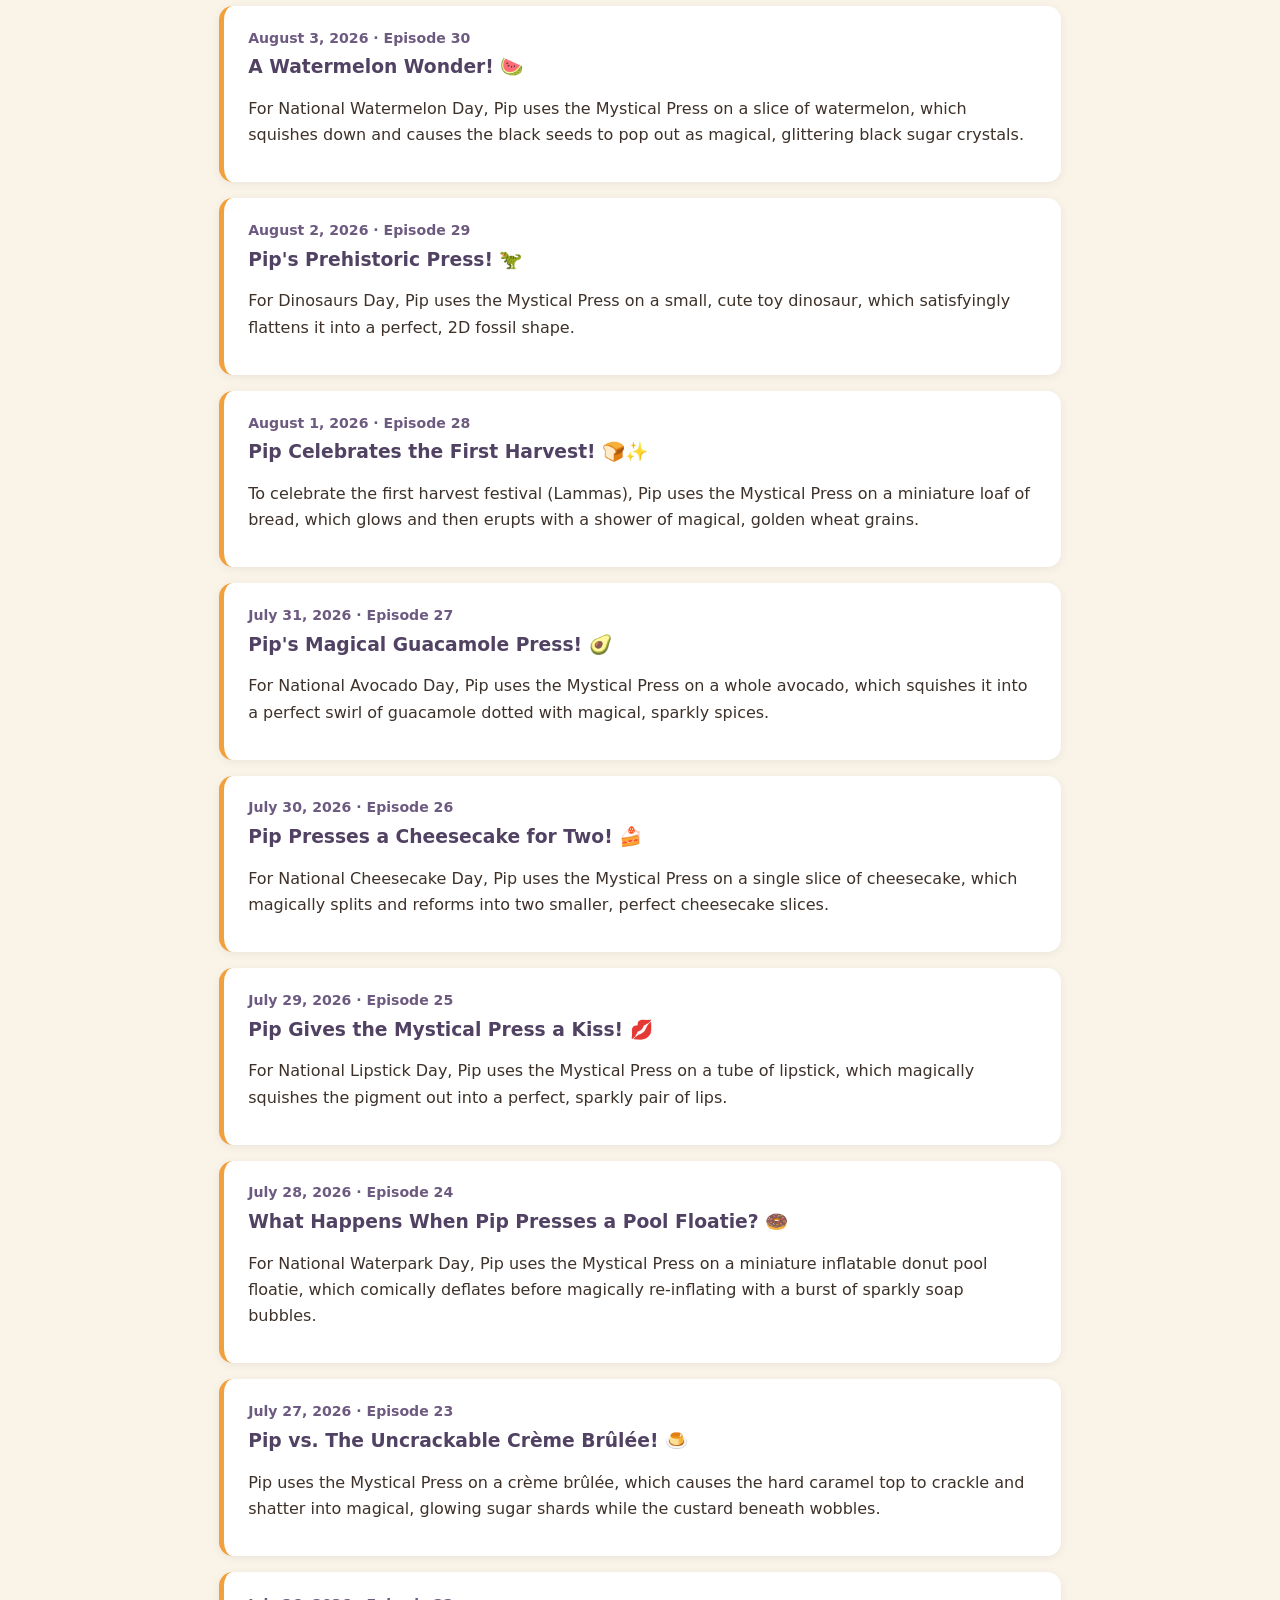
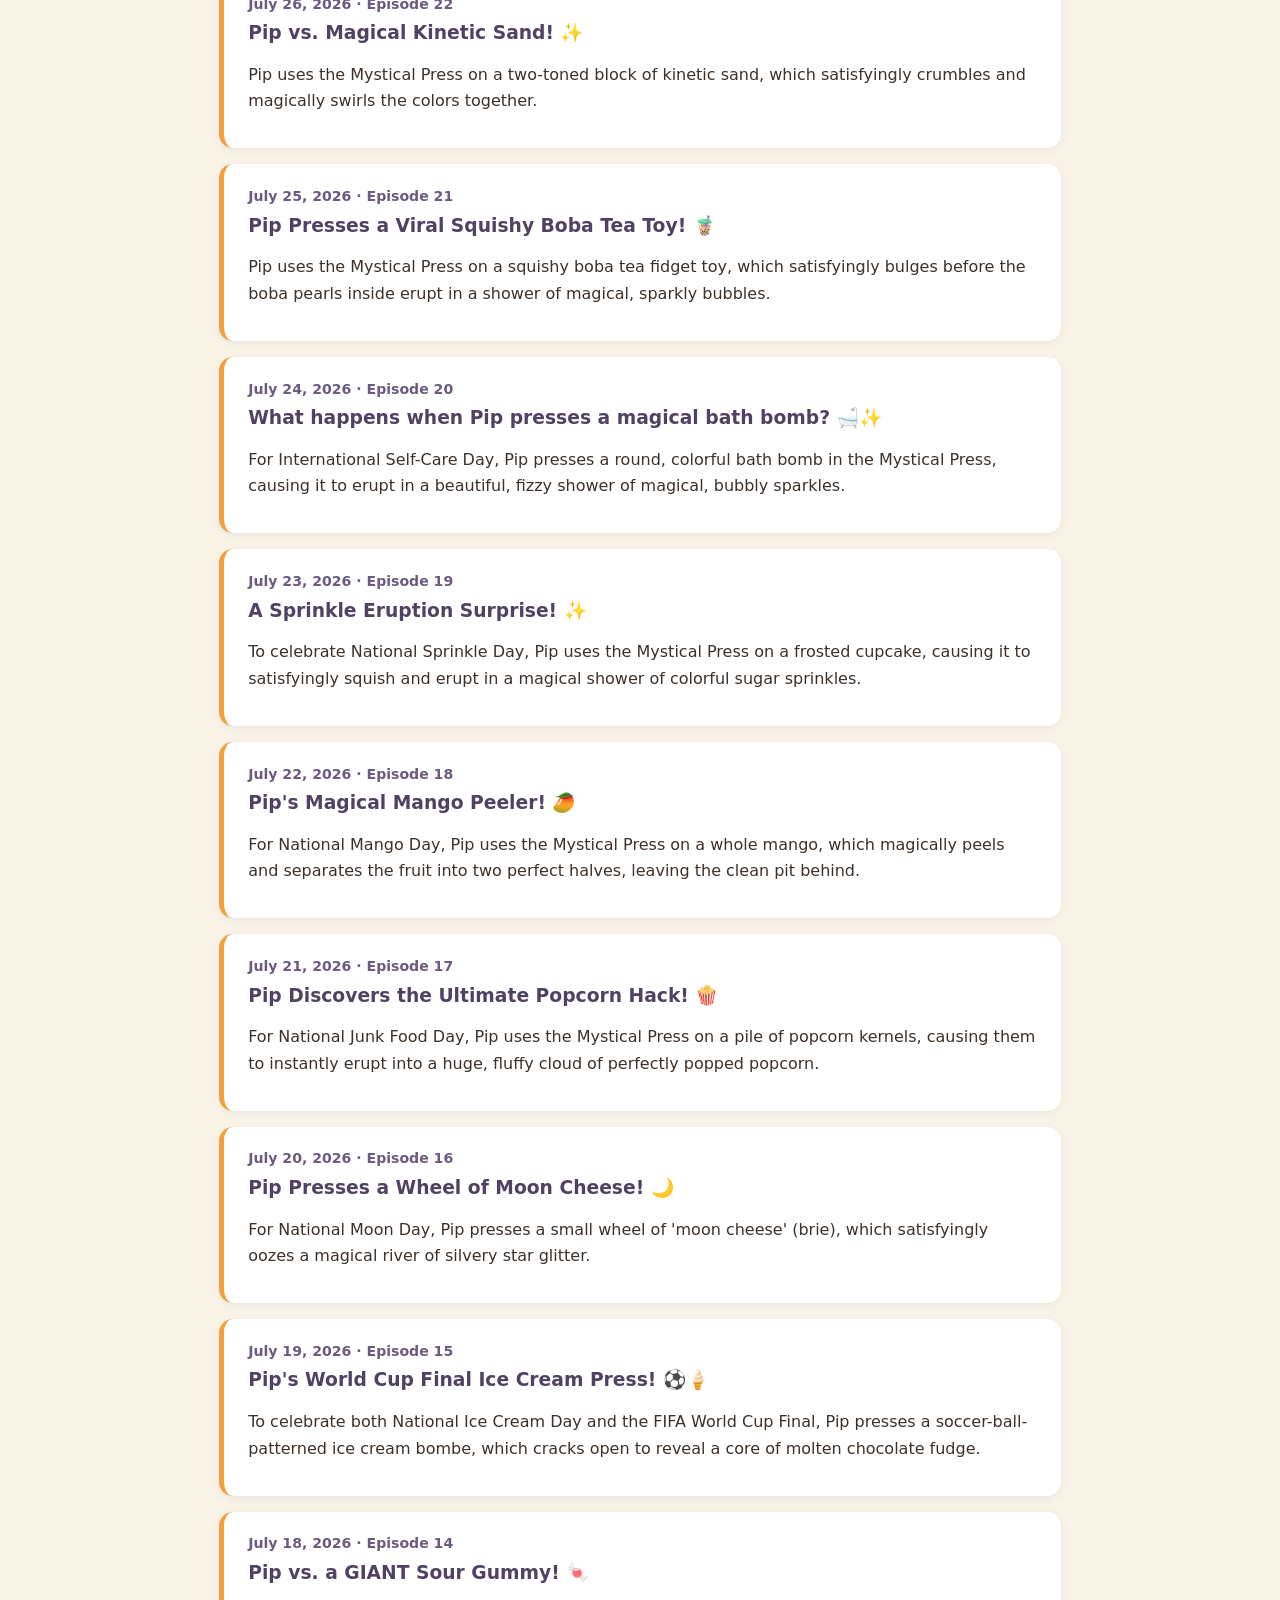
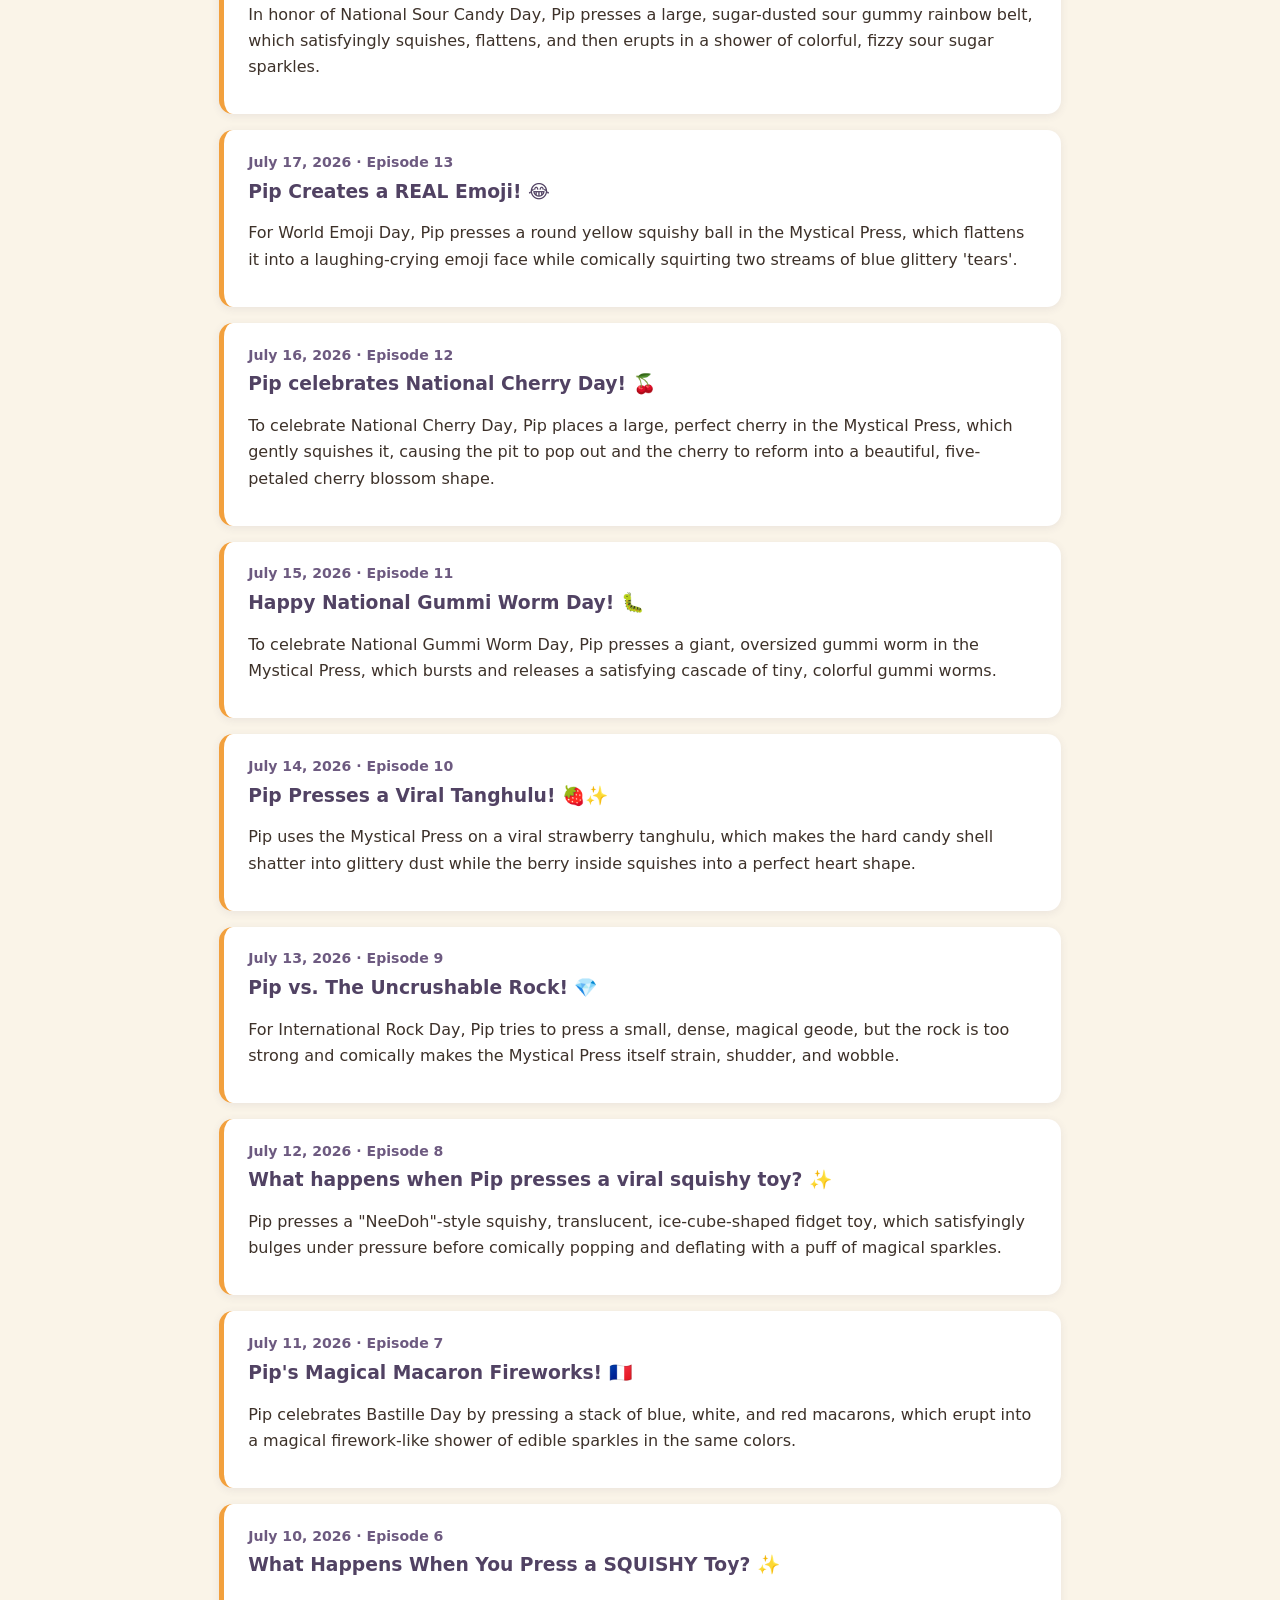
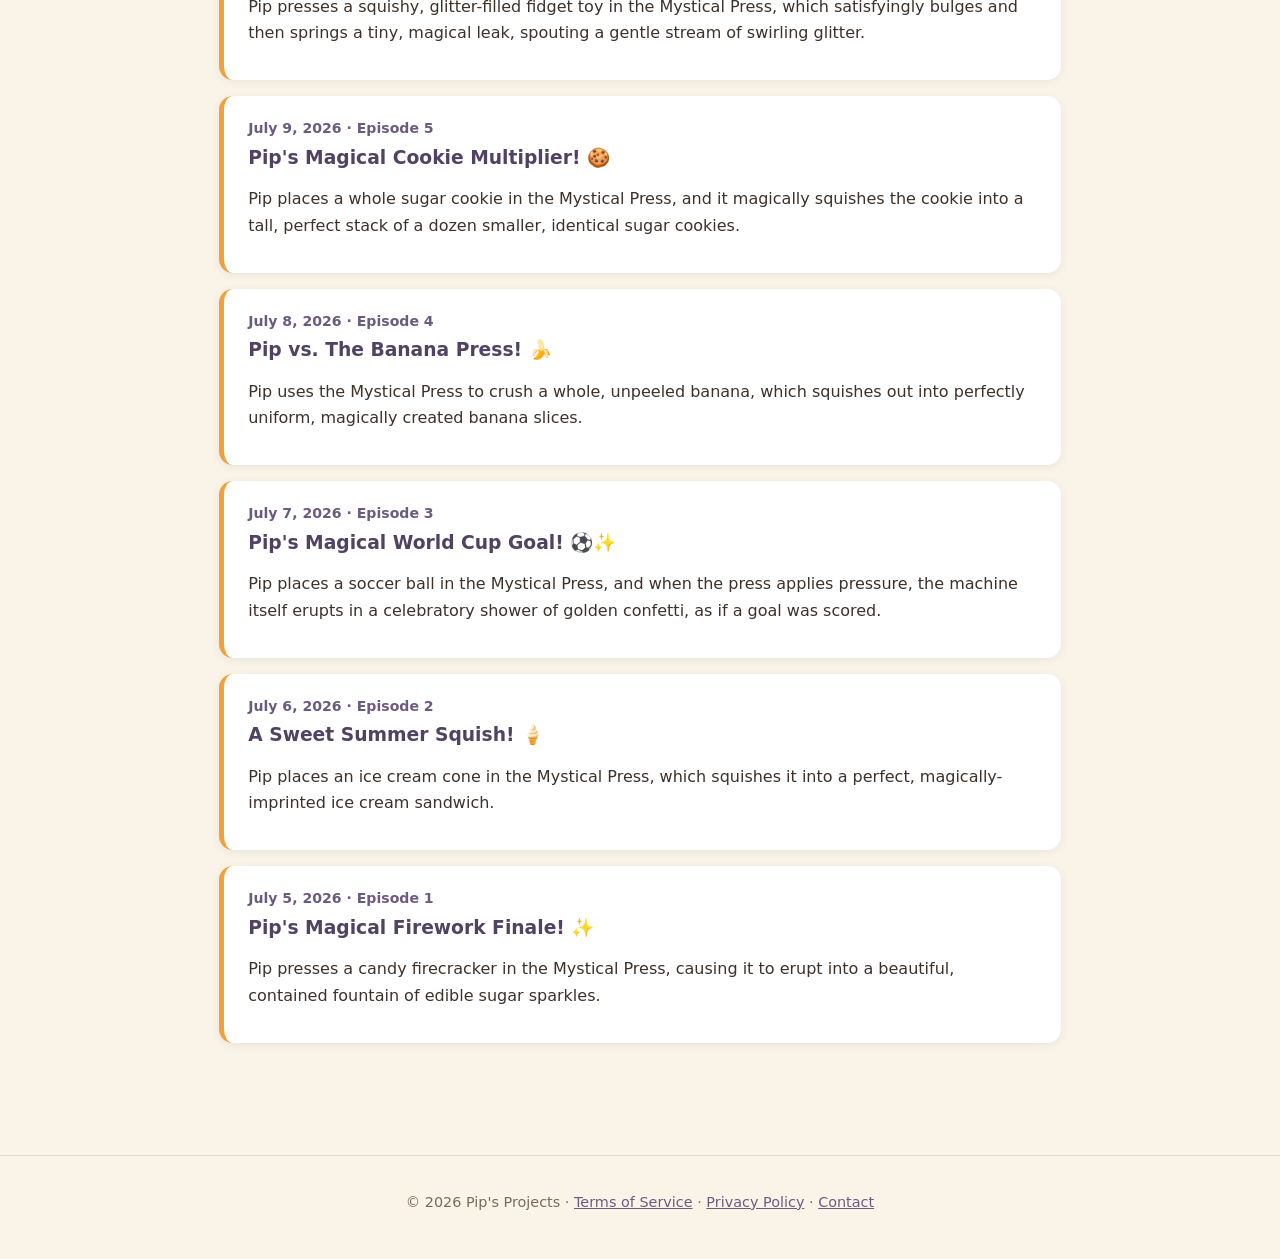
==== commit ab8d8186: "Generate daily Pip video 2026-08-18 [automated]" ====
--- a/docs/episodes.html
+++ b/docs/episodes.html
@@ -18,6 +18,11 @@
     <h1>Episode Log</h1>
     <p>Every experiment Pip has run so far — one per day, newest first. This page updates automatically the moment a new episode is produced. Watch them on YouTube Shorts, Instagram Reels, and Facebook Reels.</p>
     <div class="card episode">
+      <div class="date">August 18, 2026 · Episode 45</div>
+      <h3>Pip tries bad poetry! 📜</h3>
+      <p>To celebrate Bad Poetry Day, Pip uses the Mystical Press on a small book of poetry, which squishes and erupts into a comical jumble of mixed-up alphabet-block-style letters.</p>
+    </div>
+    <div class="card episode">
       <div class="date">August 17, 2026 · Episode 44</div>
       <h3>Pip tries pressing vanilla custard! 🍦</h3>
       <p>To celebrate National Vanilla Custard Day, Pip uses the Mystical Press on a pot of vanilla custard, which causes it to satisfyingly erupt into a magical, spinning soft-serve swirl.</p>
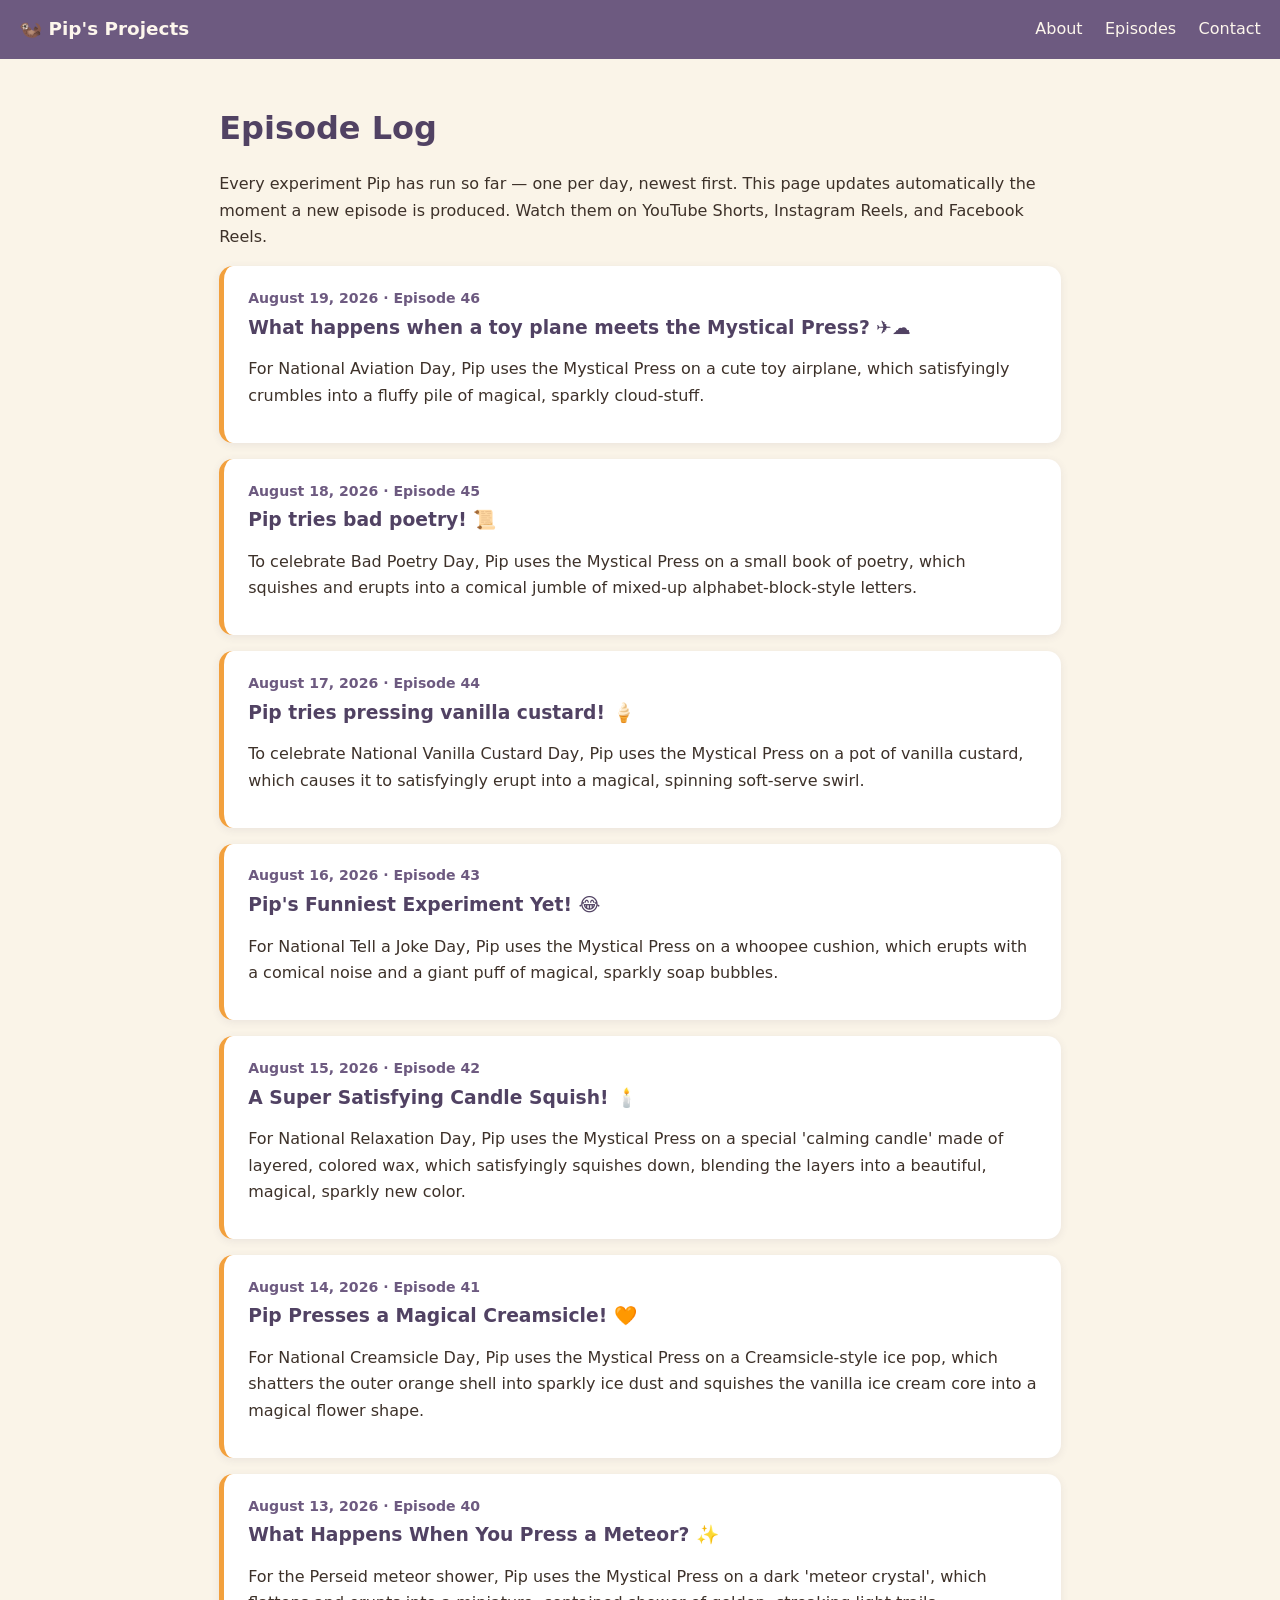
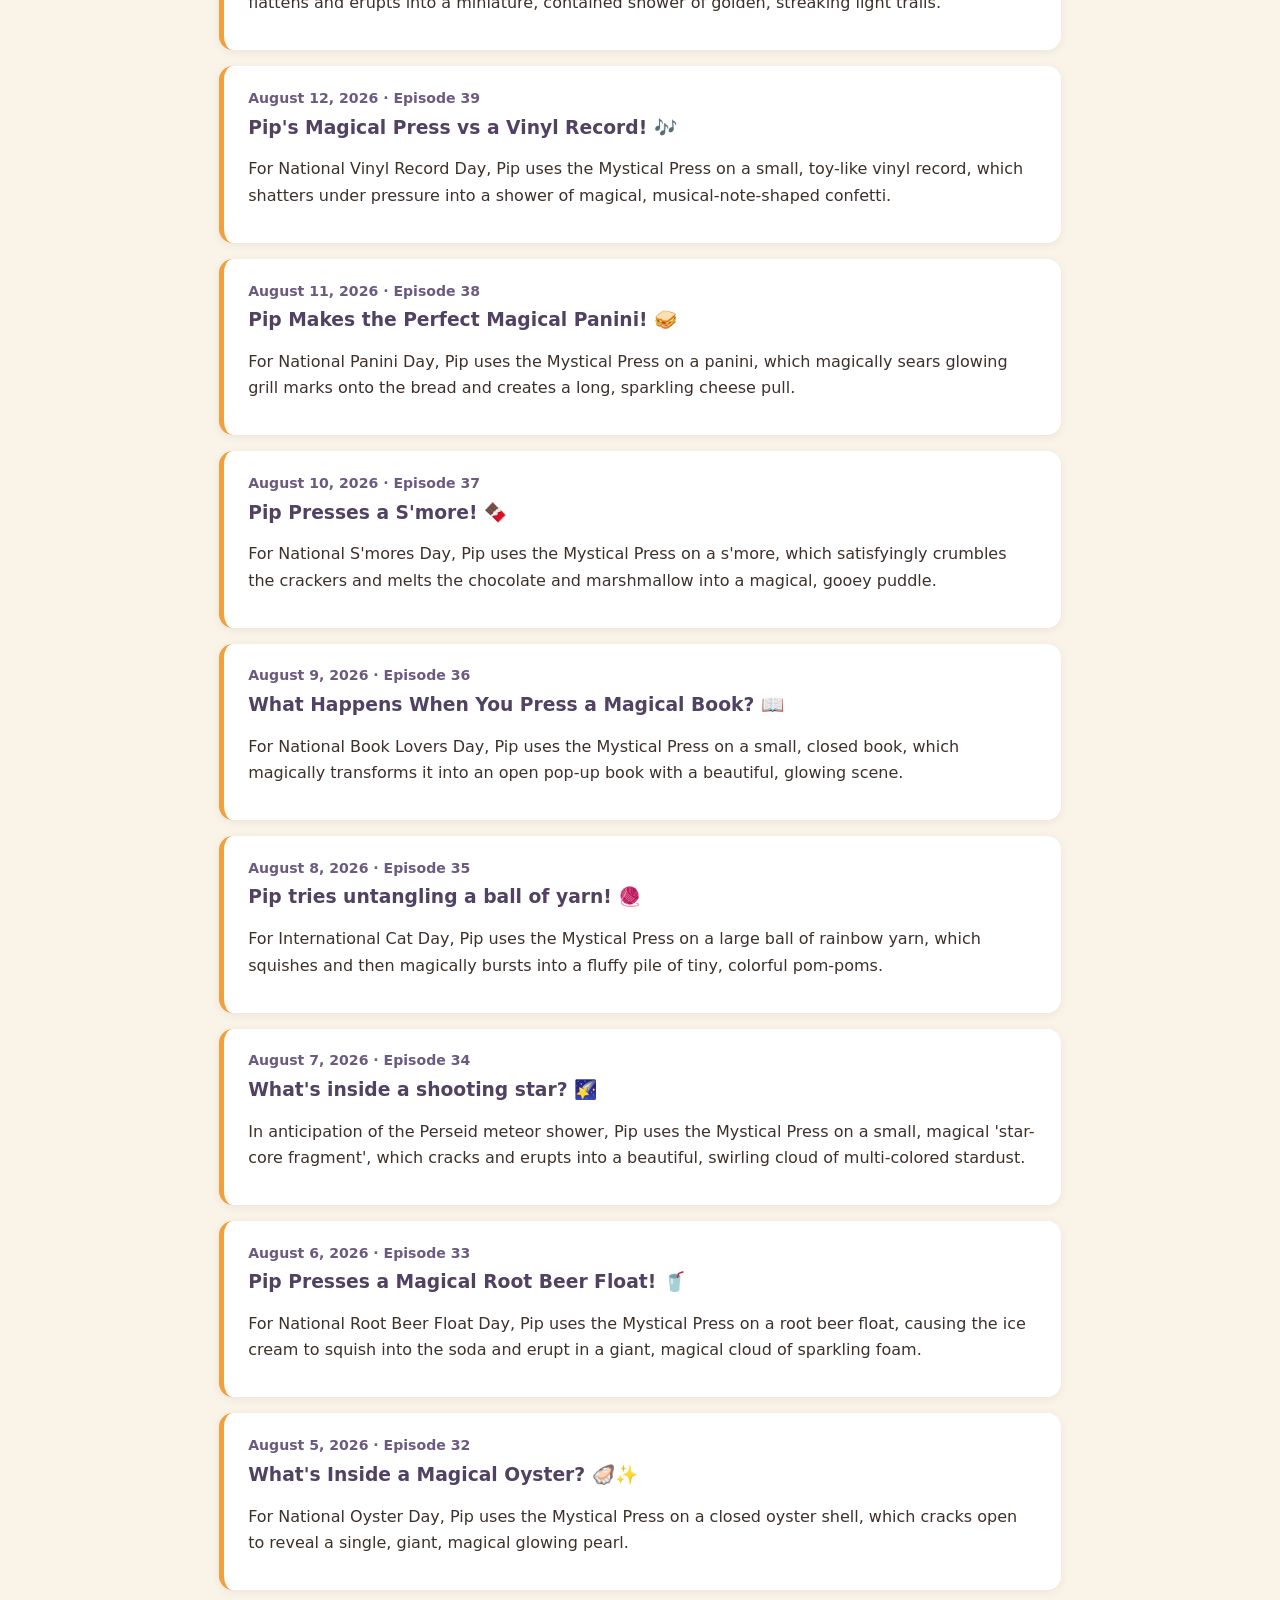
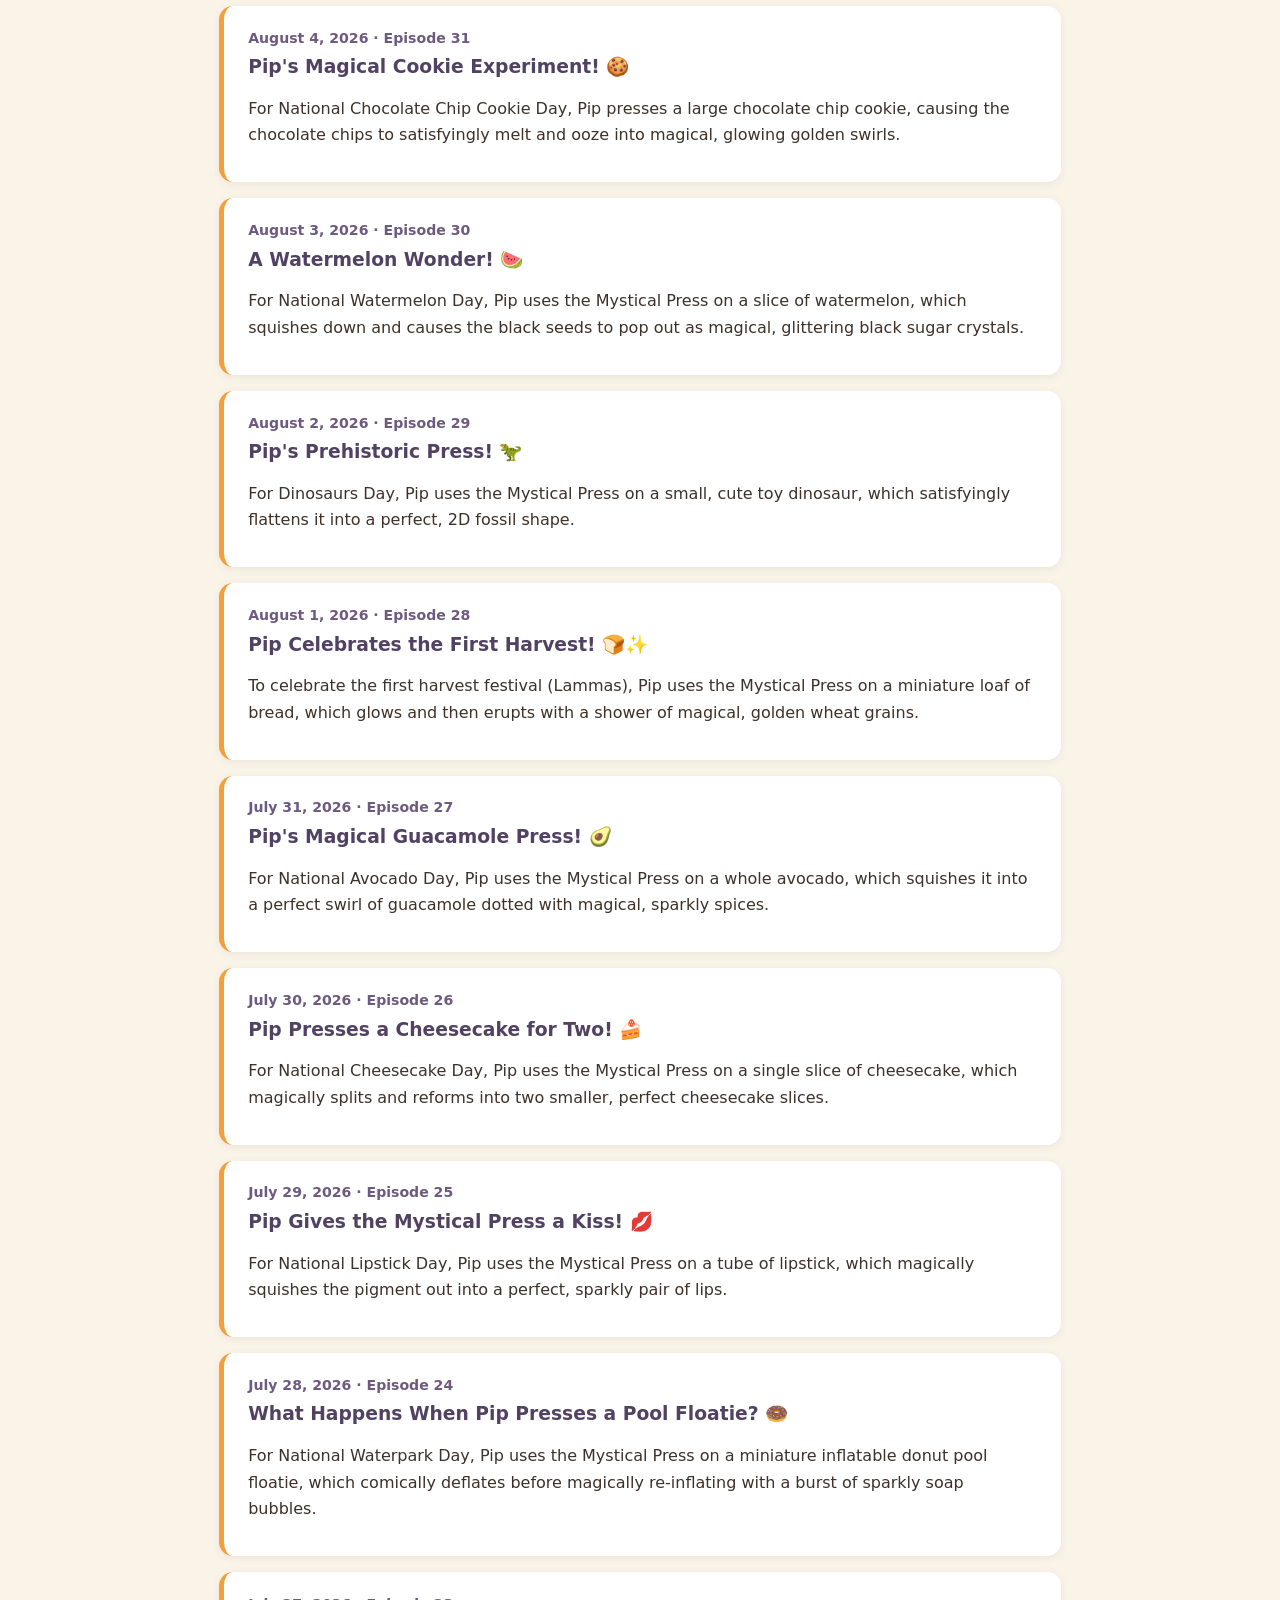
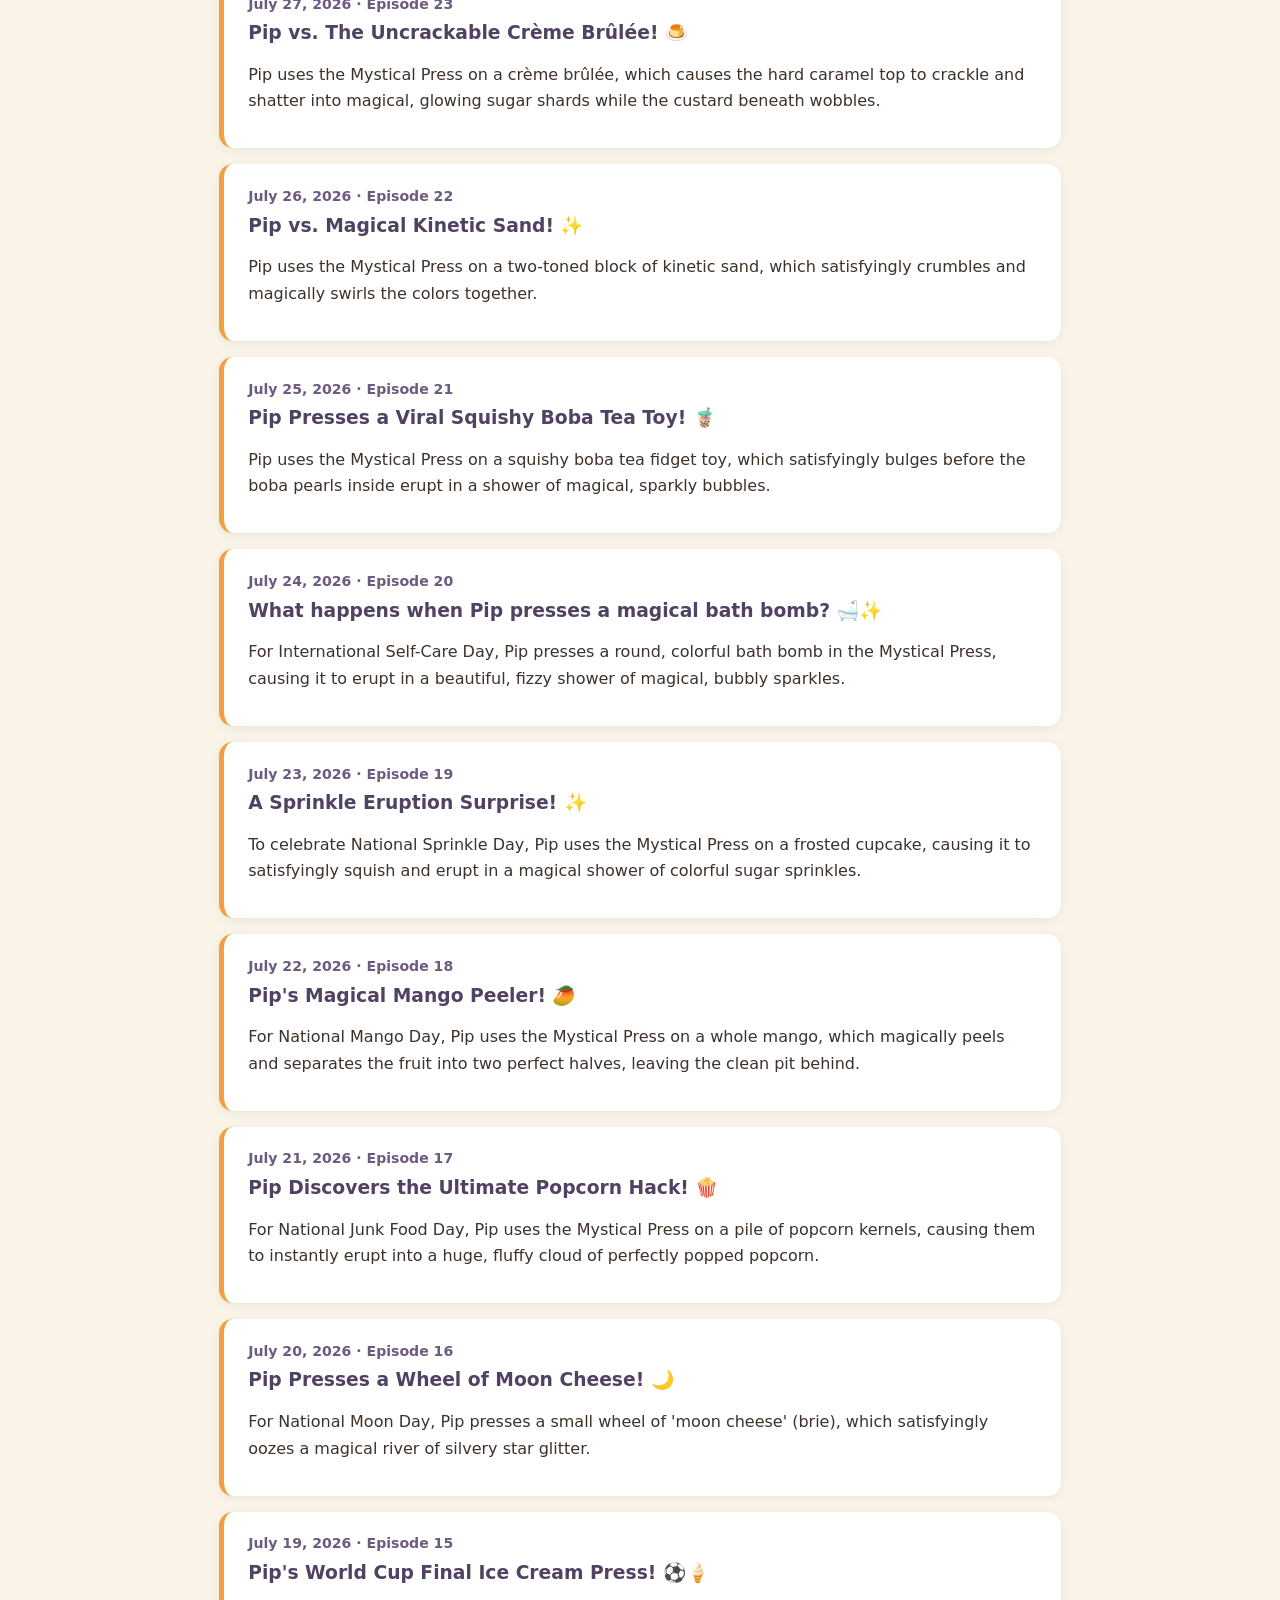
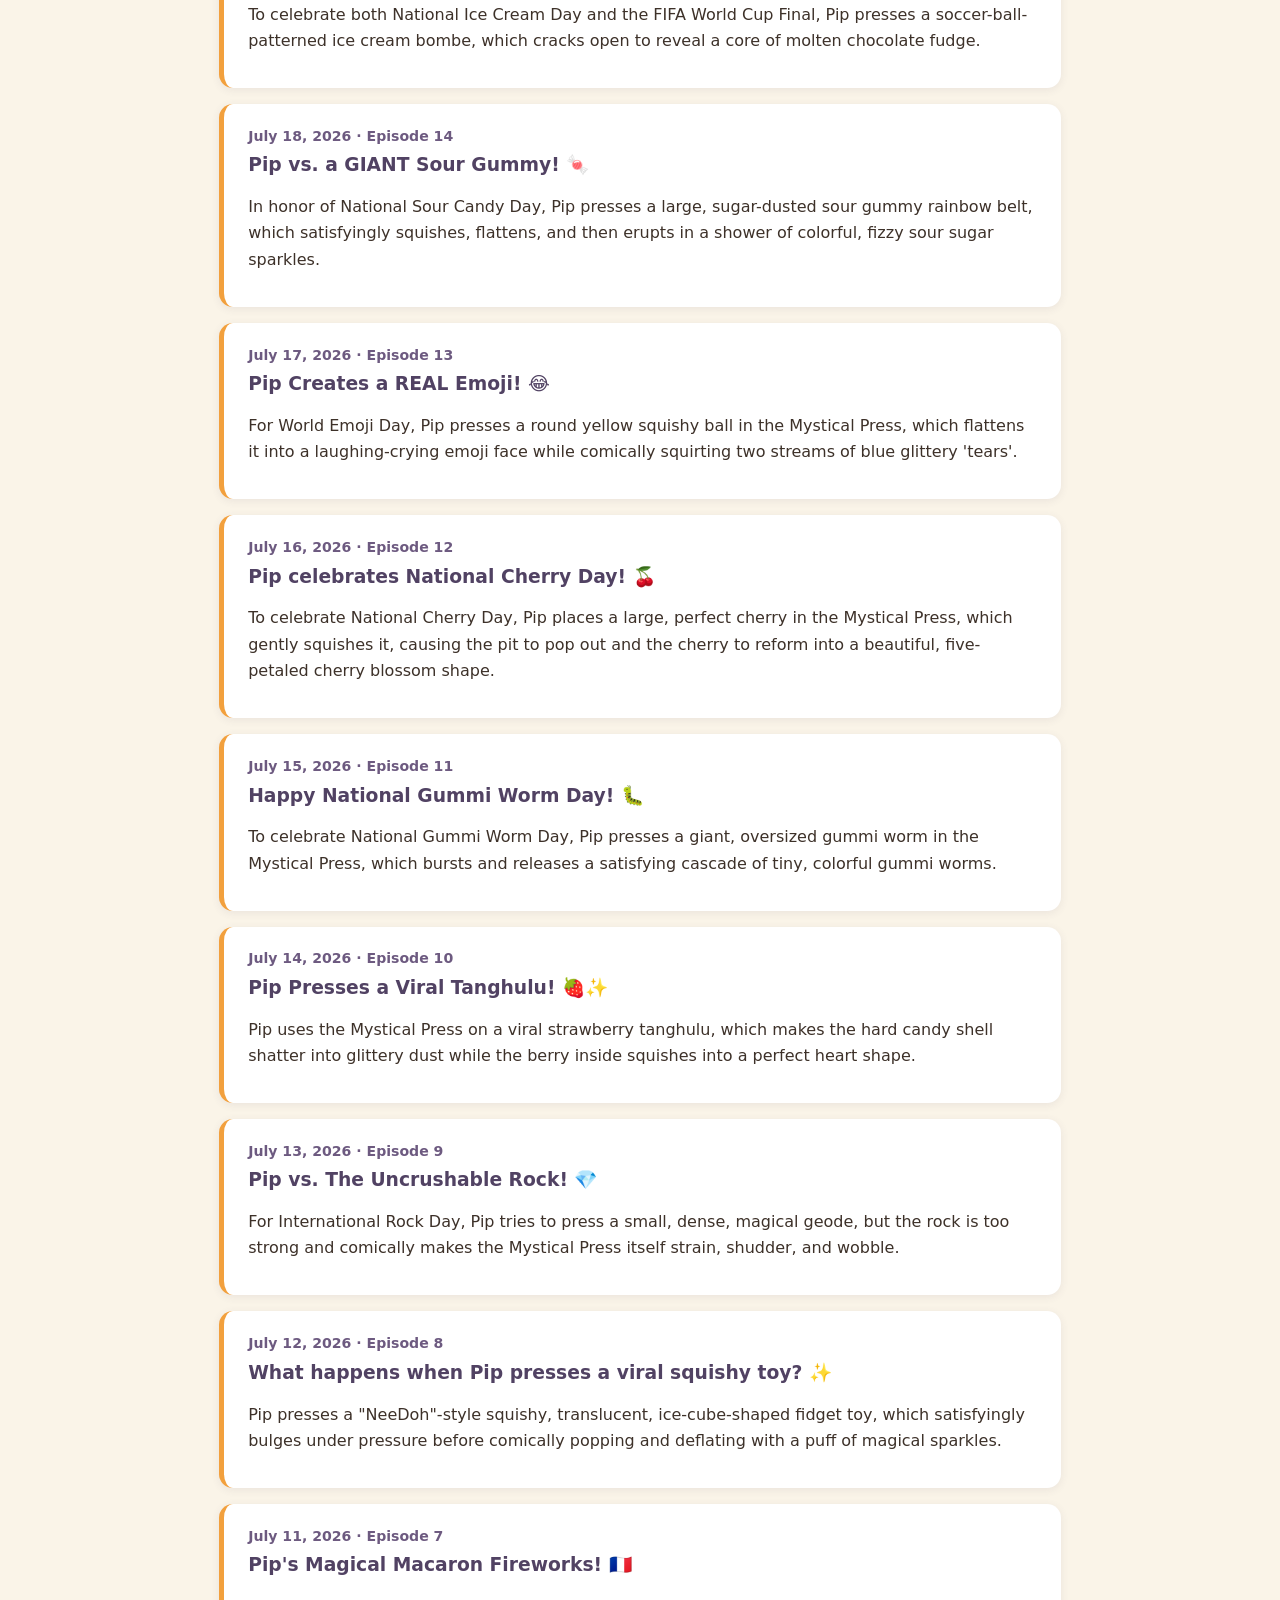
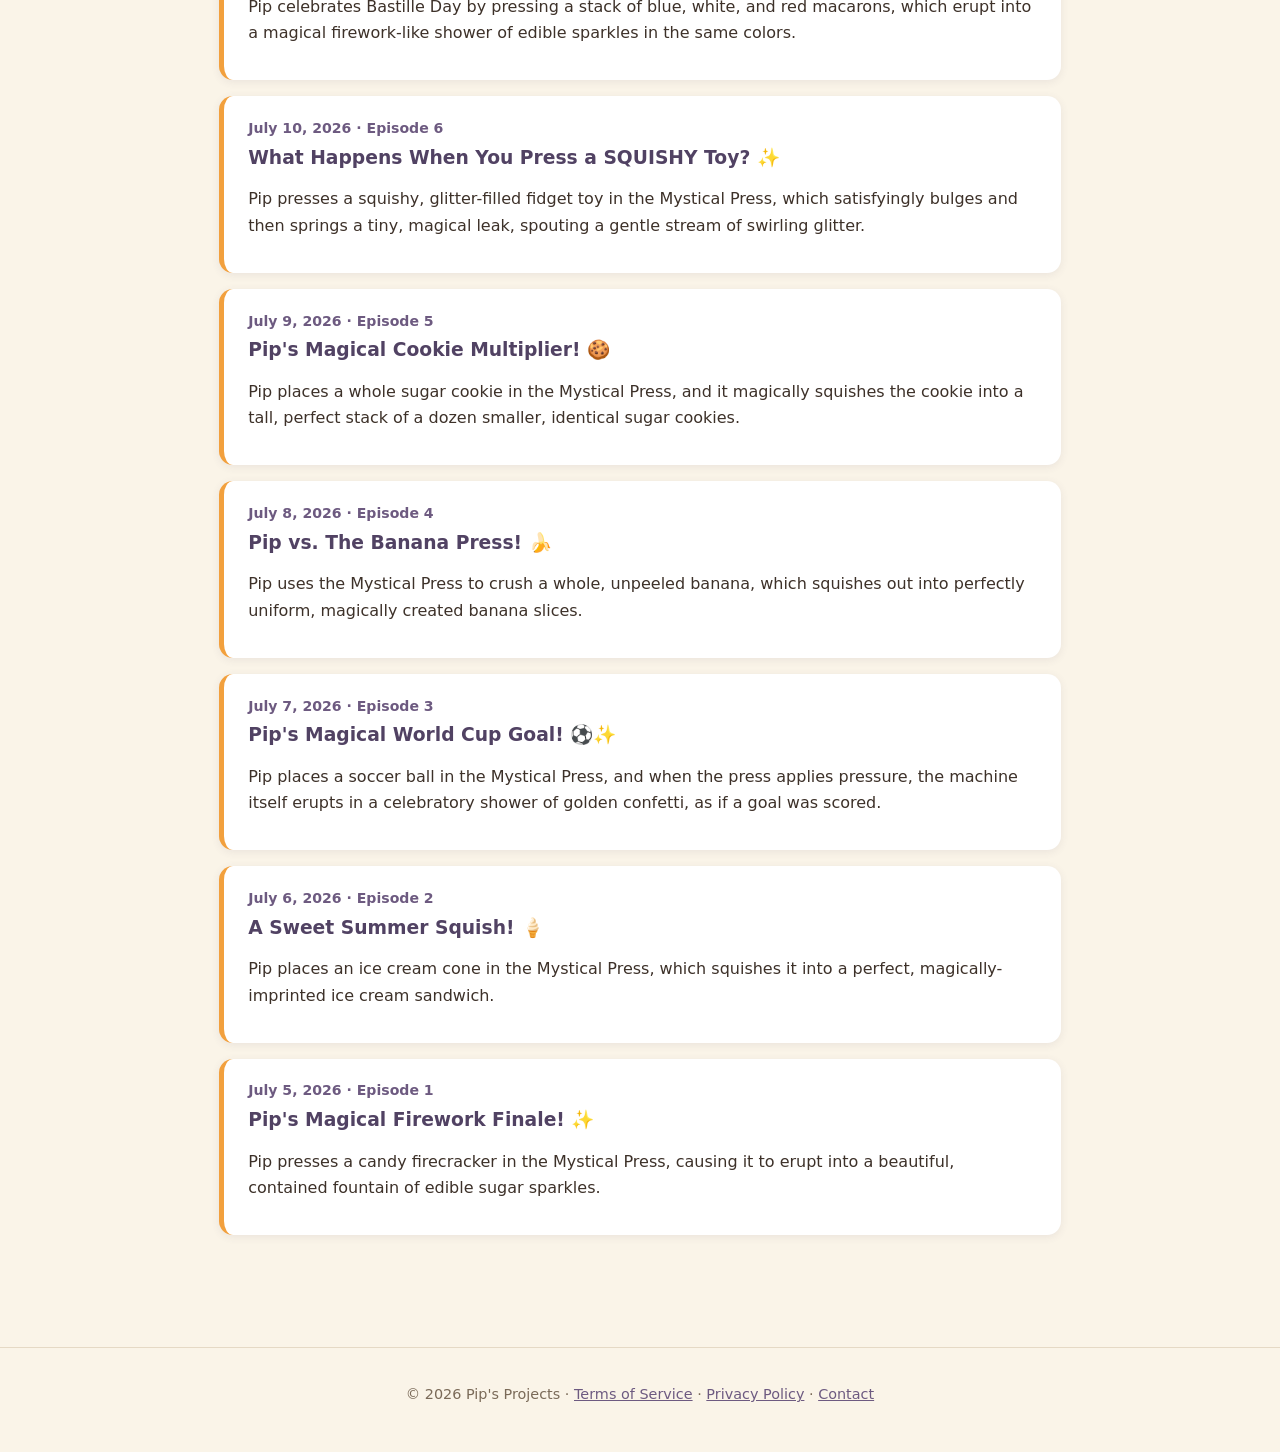
==== commit eb6cebdf: "Generate daily Pip video 2026-08-19 [automated]" ====
--- a/docs/episodes.html
+++ b/docs/episodes.html
@@ -18,6 +18,11 @@
     <h1>Episode Log</h1>
     <p>Every experiment Pip has run so far — one per day, newest first. This page updates automatically the moment a new episode is produced. Watch them on YouTube Shorts, Instagram Reels, and Facebook Reels.</p>
     <div class="card episode">
+      <div class="date">August 19, 2026 · Episode 46</div>
+      <h3>What happens when a toy plane meets the Mystical Press? ✈️☁️</h3>
+      <p>For National Aviation Day, Pip uses the Mystical Press on a cute toy airplane, which satisfyingly crumbles into a fluffy pile of magical, sparkly cloud-stuff.</p>
+    </div>
+    <div class="card episode">
       <div class="date">August 18, 2026 · Episode 45</div>
       <h3>Pip tries bad poetry! 📜</h3>
       <p>To celebrate Bad Poetry Day, Pip uses the Mystical Press on a small book of poetry, which squishes and erupts into a comical jumble of mixed-up alphabet-block-style letters.</p>
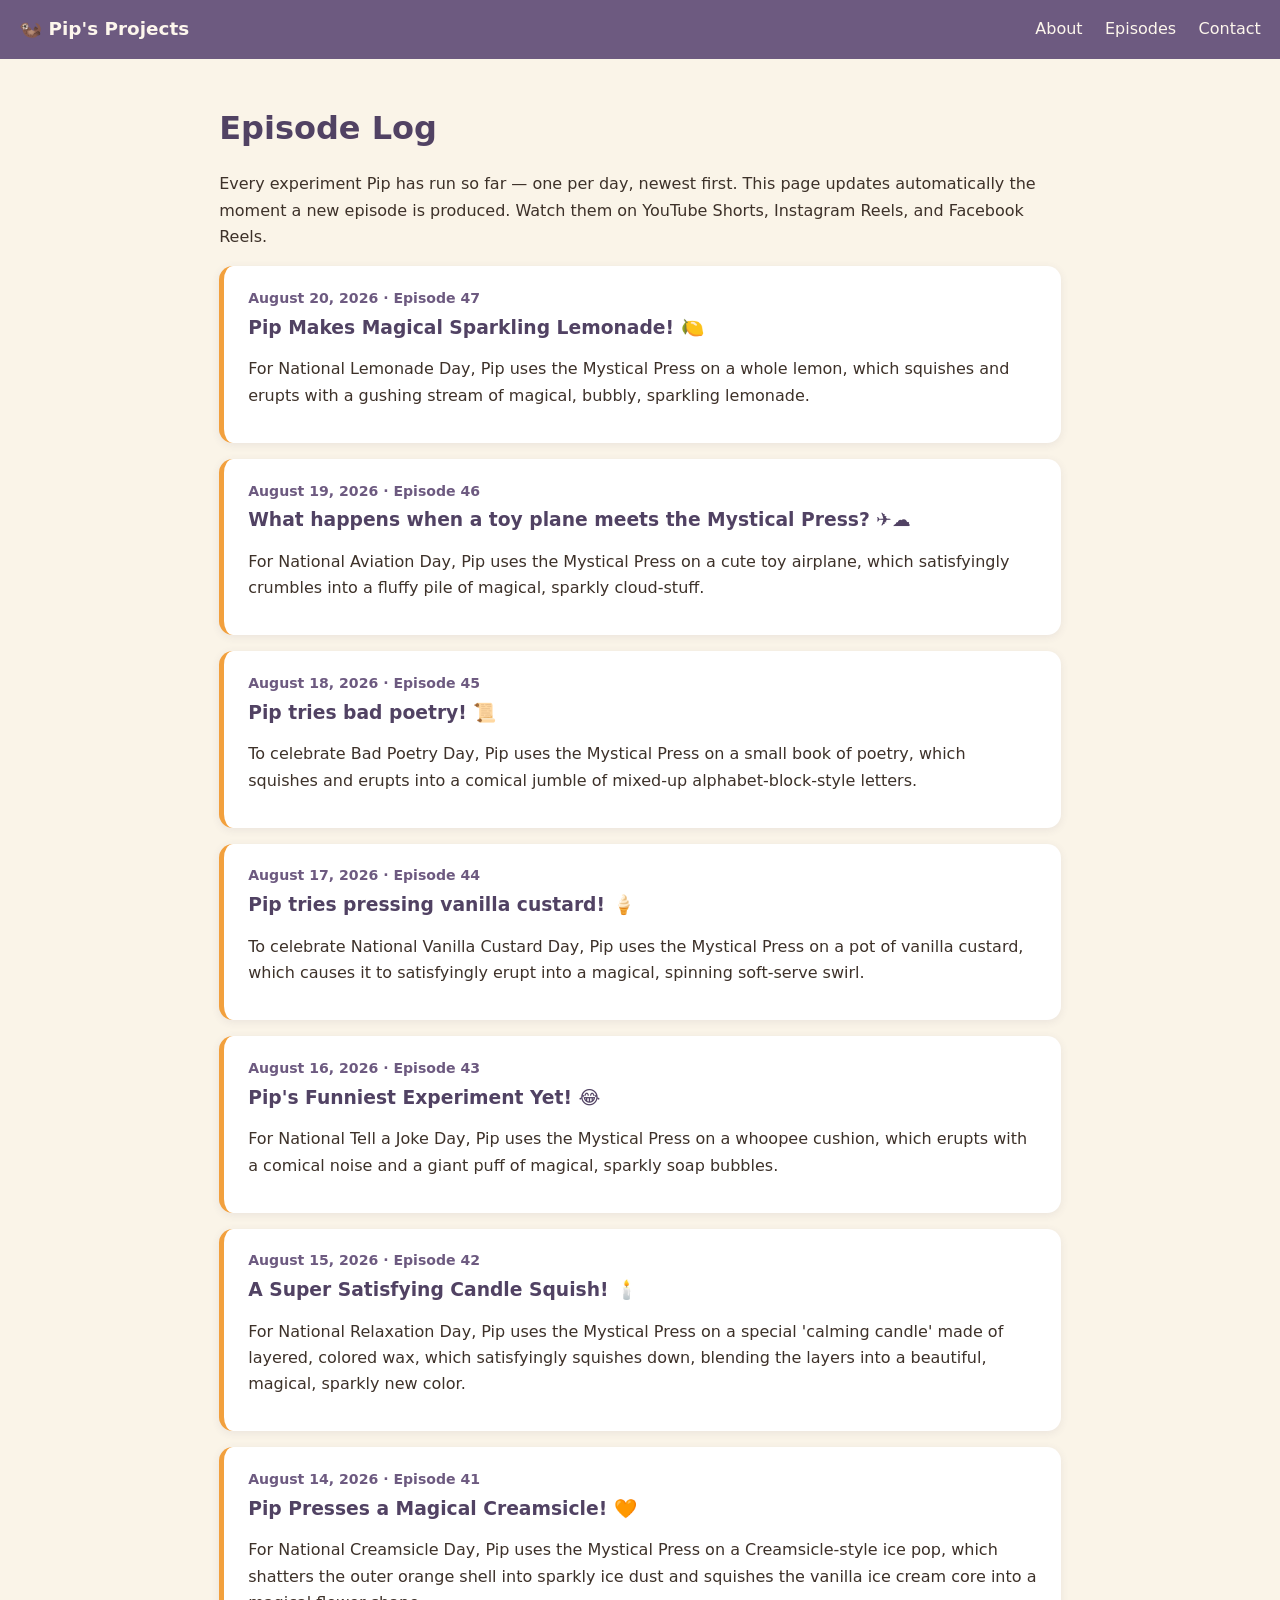
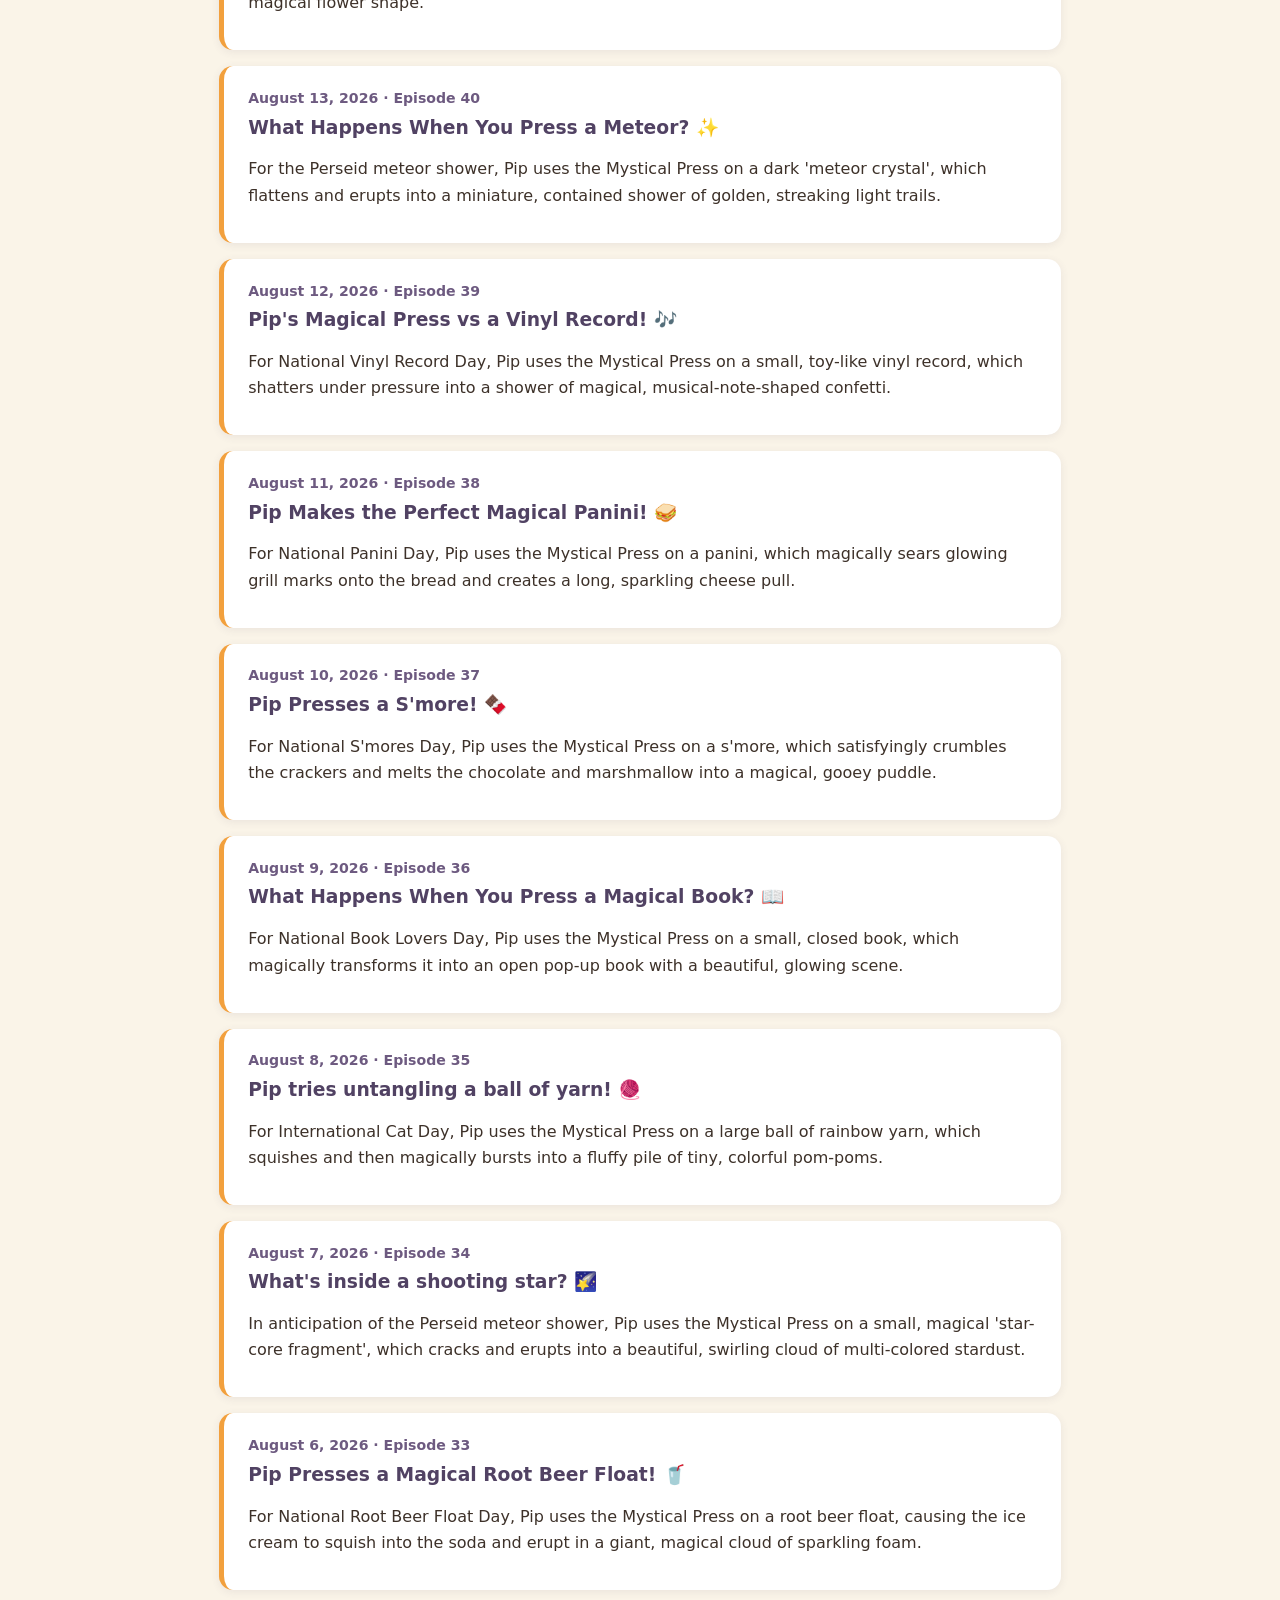
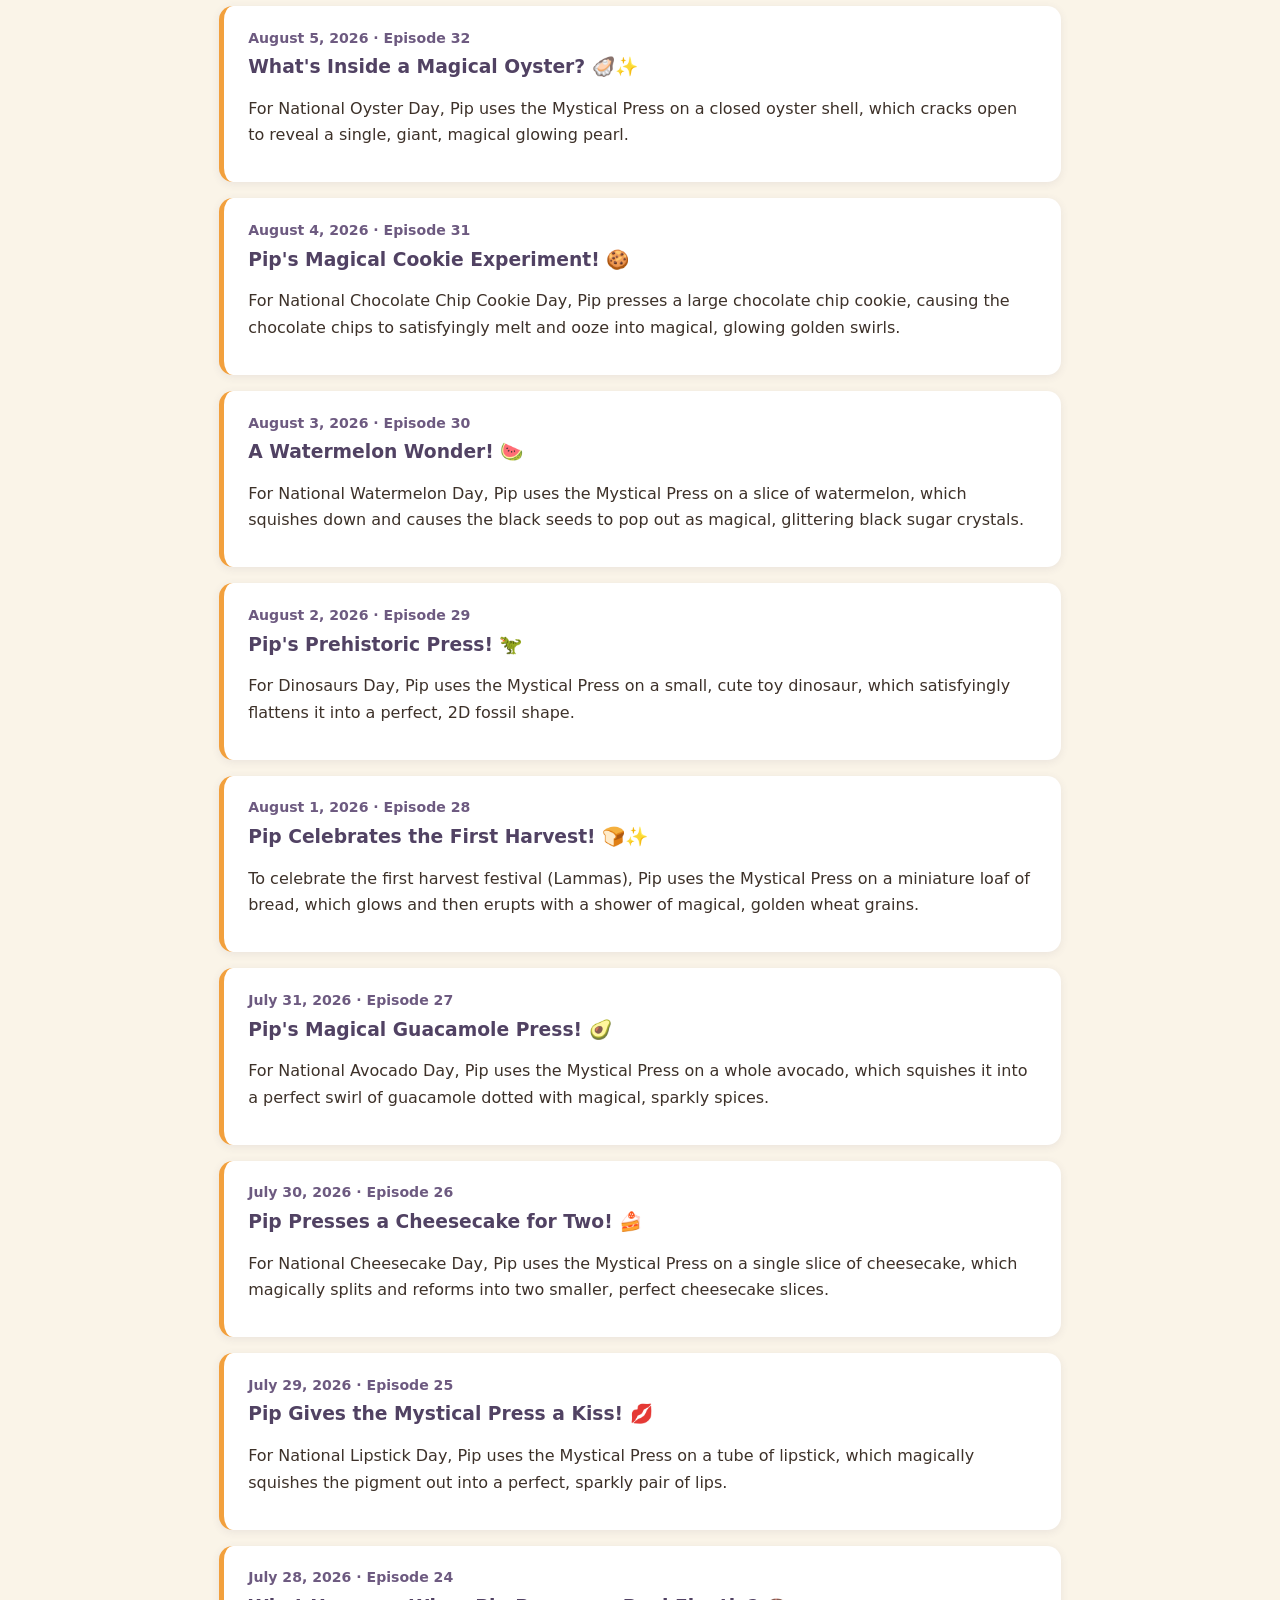
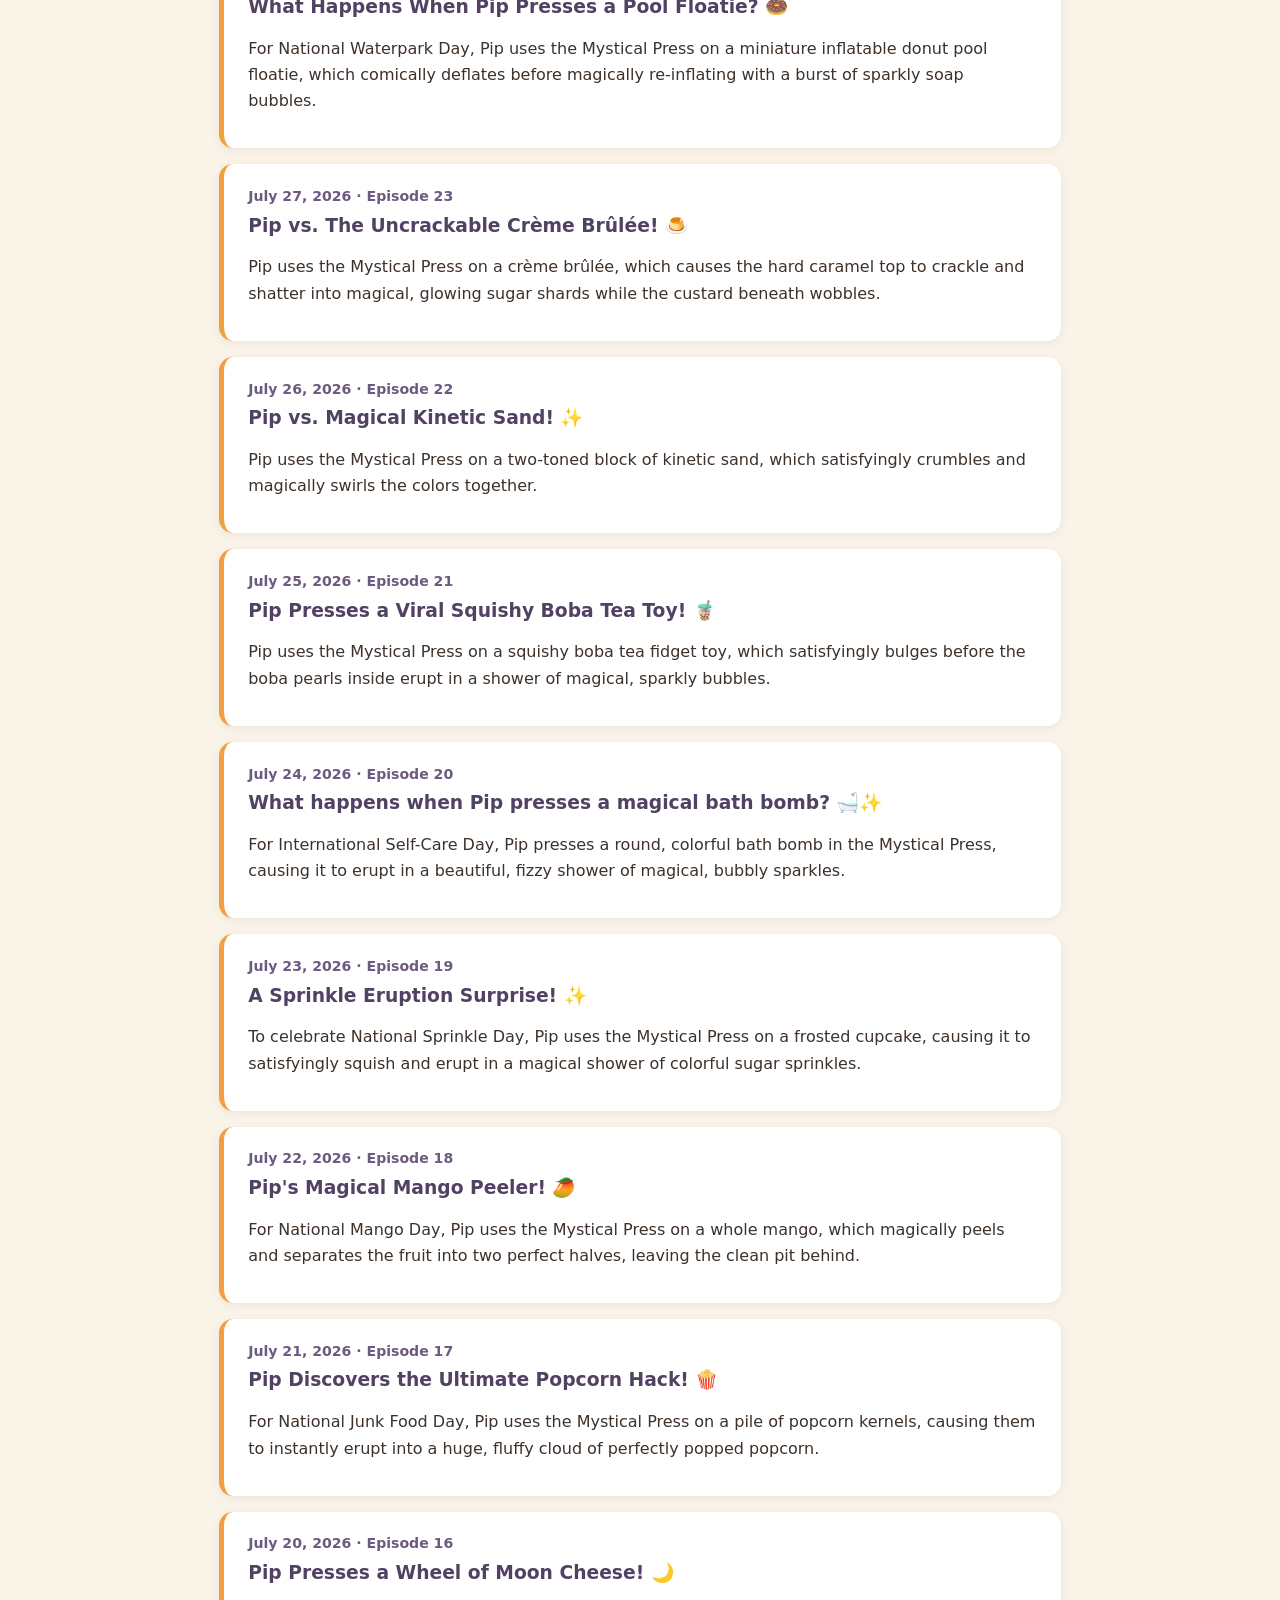
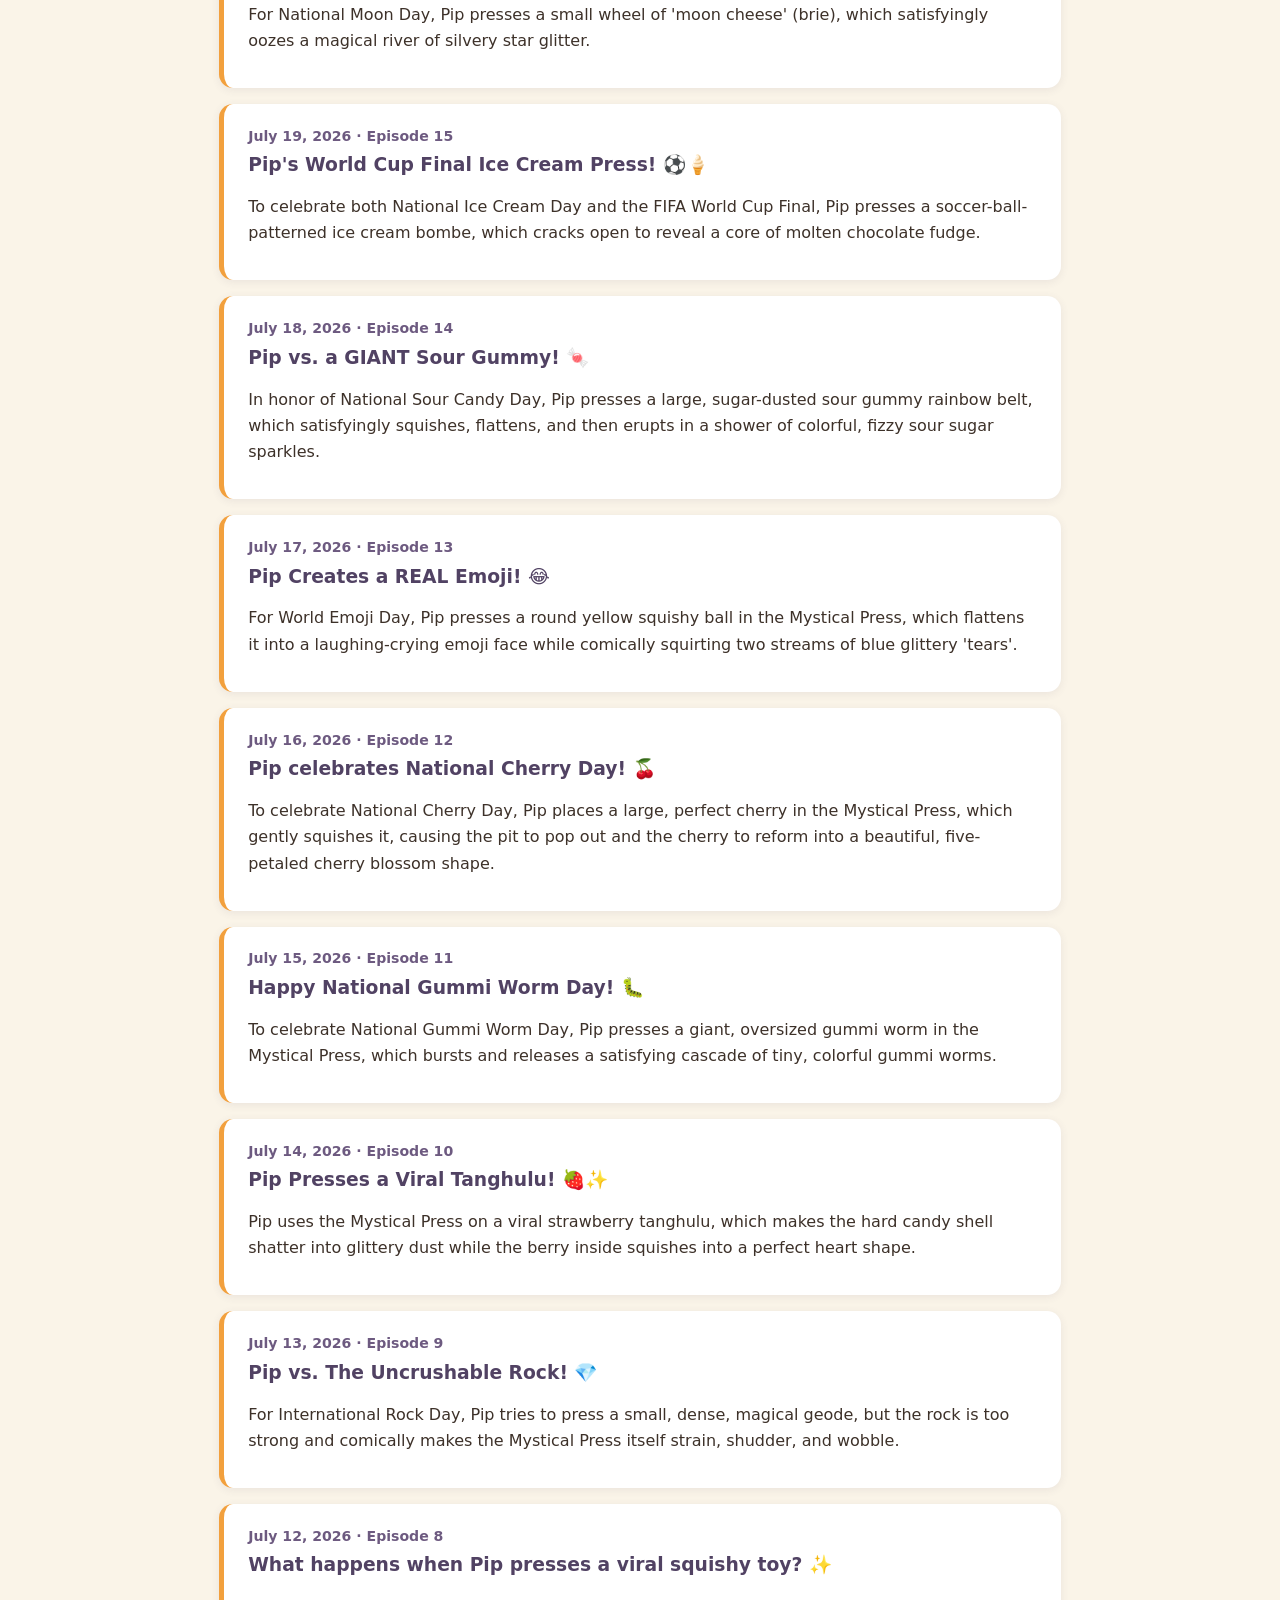
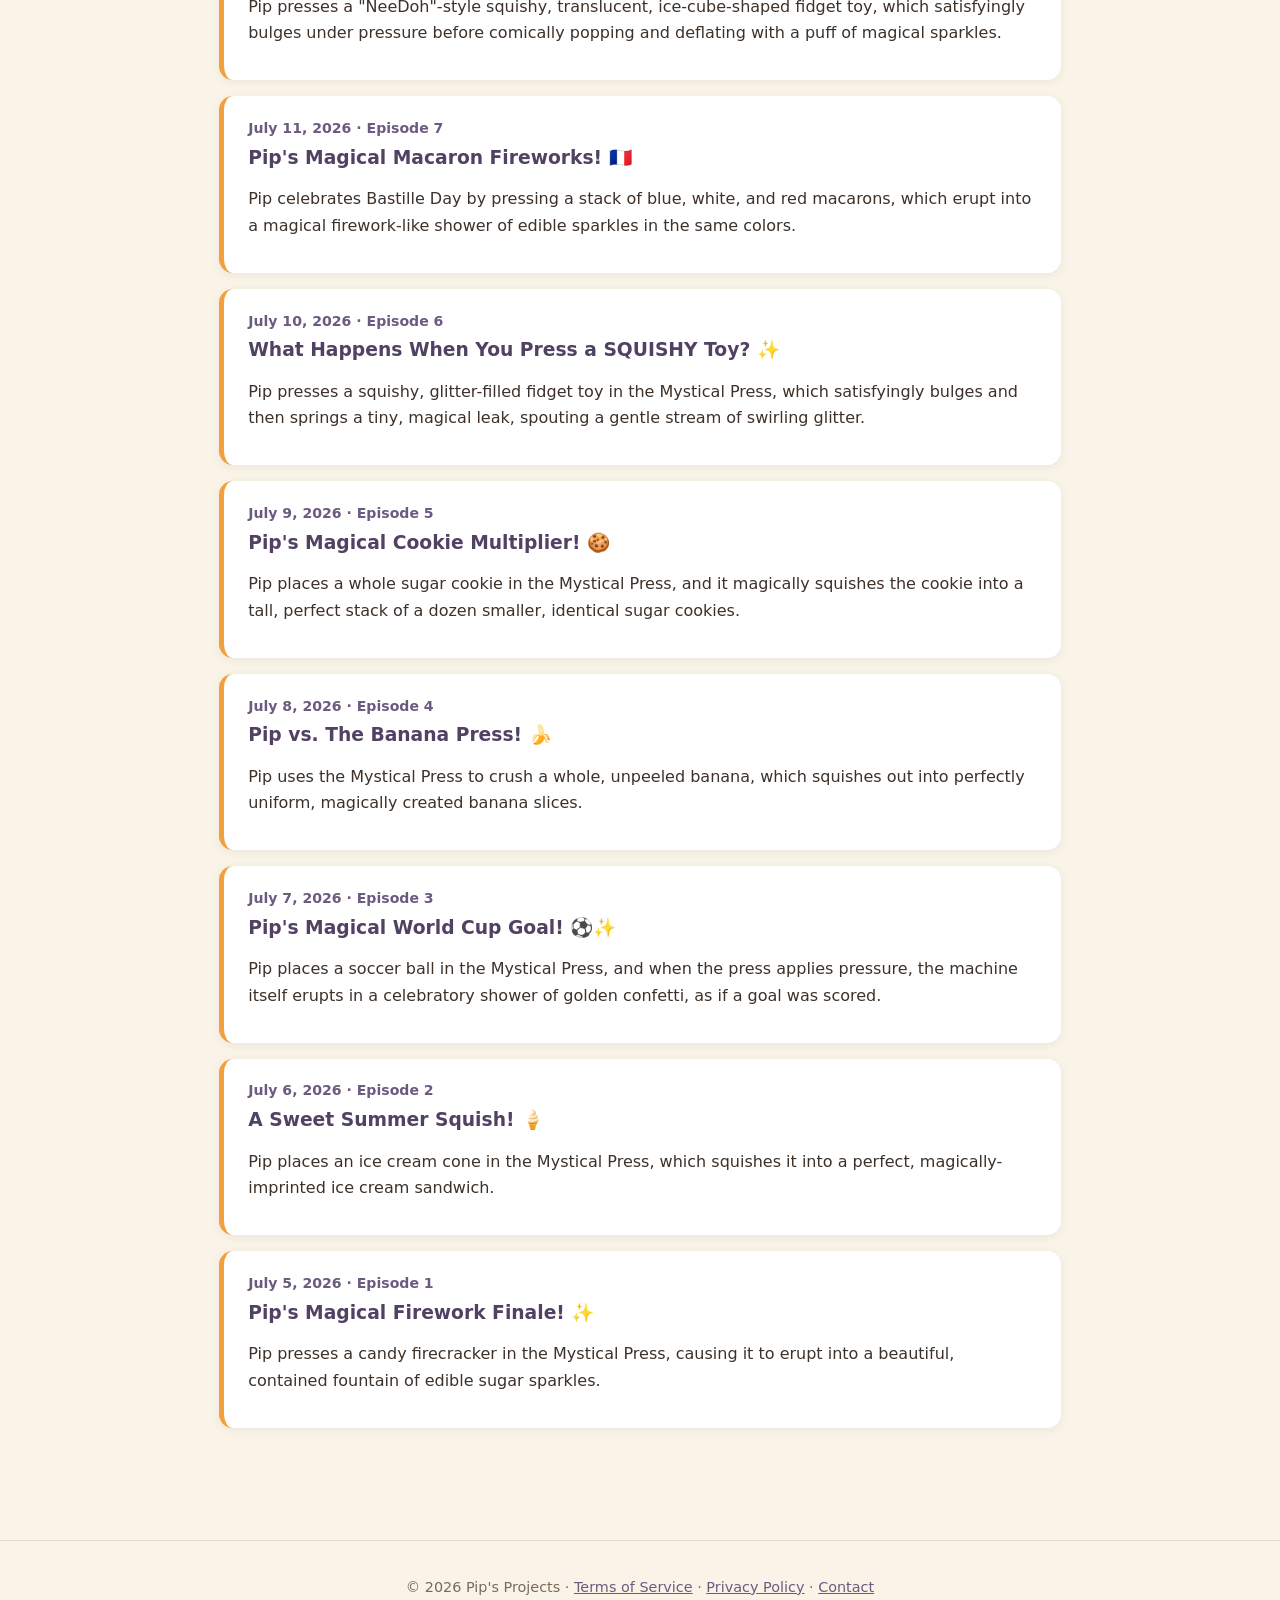
==== commit 47fff58a: "Generate daily Pip video 2026-08-20 [automated]" ====
--- a/docs/episodes.html
+++ b/docs/episodes.html
@@ -18,6 +18,11 @@
     <h1>Episode Log</h1>
     <p>Every experiment Pip has run so far — one per day, newest first. This page updates automatically the moment a new episode is produced. Watch them on YouTube Shorts, Instagram Reels, and Facebook Reels.</p>
     <div class="card episode">
+      <div class="date">August 20, 2026 · Episode 47</div>
+      <h3>Pip Makes Magical Sparkling Lemonade! 🍋</h3>
+      <p>For National Lemonade Day, Pip uses the Mystical Press on a whole lemon, which squishes and erupts with a gushing stream of magical, bubbly, sparkling lemonade.</p>
+    </div>
+    <div class="card episode">
       <div class="date">August 19, 2026 · Episode 46</div>
       <h3>What happens when a toy plane meets the Mystical Press? ✈️☁️</h3>
       <p>For National Aviation Day, Pip uses the Mystical Press on a cute toy airplane, which satisfyingly crumbles into a fluffy pile of magical, sparkly cloud-stuff.</p>
